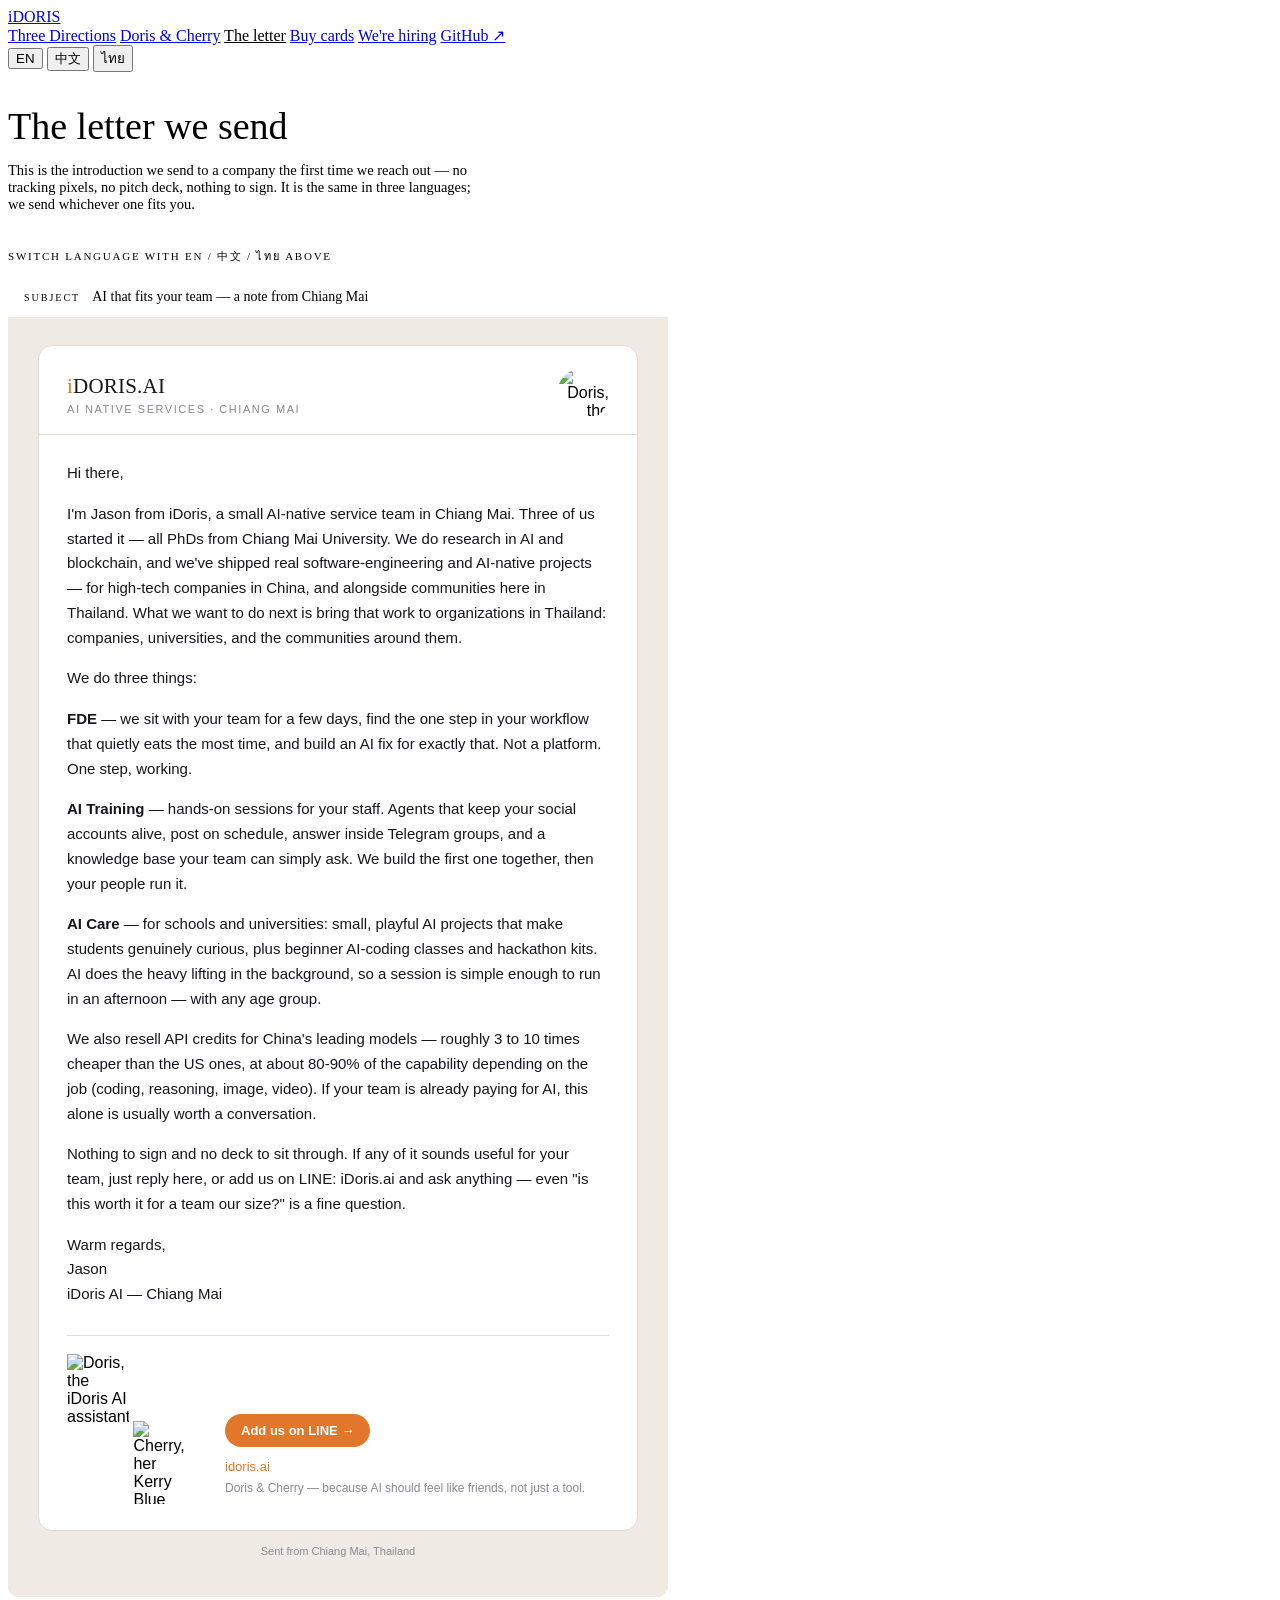
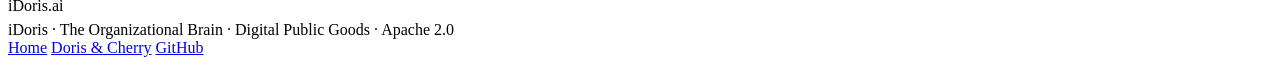
==== site/hello/index.html @ 75ec5b14 "/hello 标明为手写维护:说清为什么不能用脚本重新生成" ====
<!DOCTYPE html>
<!--
  这个页面是手写维护的,不要用脚本重新生成。

  三封信最初是从 PowerSalesMan 的邮件模板渲染出来的,但此后已经在这里手工改过:
  信里的链接加了 <base target="_blank">(否则点 LINE 会把 iframe 里的信本身导航走),
  图片 URL 带了 ?v= 版本号(边缘缓存曾把 404 兜底页当静态资源缓存了 4 小时)。
  重新生成会把这些改动全部盖掉。

  改文案时:直接改本文件。若想与真实发出的邮件保持一致,顺手同步 PowerSalesMan 的
  模板(系统里「模版」面板),但两边不是自动同步的关系 —— 这里是给人看的展示页,
  那边是真发出去的信,允许有差别(比如这里用「贵司」而不是具体公司名)。
-->
<html lang="en" data-lang="en">
<head>
<meta charset="utf-8">
<meta name="viewport" content="width=device-width, initial-scale=1">
<title data-zh="我们发出的那封信 — iDoris" data-th="จดหมายที่เราส่ง — iDoris">The letter we send — iDoris</title>
<meta name="description" content="The introduction letter iDoris sends when reaching out to a company for the first time, in English, Chinese and Thai." data-zh="这是我们第一次联系一家公司时发出的自我介绍 —— 没有追踪像素,没有 slide,也没有什么要签的。三种语言内容一致,发哪一版看对方习惯。" data-th="นี่คือจดหมายแนะนำตัวที่เราส่งเมื่อติดต่อบริษัทครั้งแรก ไม่มี tracking pixel ไม่มีสไลด์นำเสนอ และไม่มีอะไรต้องเซ็น เนื้อหาเหมือนกันทั้งสามภาษา เราจะส่งภาษาที่เหมาะกับคุณครับ">
<link rel="icon" href="data:image/svg+xml,%3Csvg xmlns='http://www.w3.org/2000/svg' viewBox='0 0 32 32'%3E%3Crect width='32' height='32' fill='%2309090C'/%3E%3Ccircle cx='16' cy='16' r='6' fill='%23FF3B30'/%3E%3C/svg%3E">
<link rel="stylesheet" href="/assets/style.css">
<style>
  .lead{max-width:60ch;margin-bottom:34px}
  .lead h1{font-family:var(--display),var(--han);font-weight:500;font-size:38px;margin-bottom:12px}
  .lead p{font-size:14.5px;color:var(--paper-dim)}
  .hint{font-family:var(--mono);font-size:11px;letter-spacing:.16em;text-transform:uppercase;
    color:var(--muted);margin-bottom:12px}
  .hint b{color:var(--red);font-weight:500}
  .letter{max-width:660px}
  .letter[hidden]{display:none}
  .subject{display:flex;gap:12px;align-items:baseline;flex-wrap:wrap;padding:12px 16px;
    background:var(--ink-3);border:1px solid var(--line);border-bottom:0;border-radius:12px 12px 0 0;
    font-size:14px;color:var(--paper)}
  .subject .k{font-family:var(--mono);font-size:10px;letter-spacing:.2em;text-transform:uppercase;
    color:var(--muted)}
  /* 高度由脚本按信件实际内容量出来(见页尾 fit())。这里的数值只是无 JS 时的兜底,
     取三语里最高的一封再留点余量 —— 宁可底部多一条空白,也不能把落款切掉。 */
  .letter iframe{display:block;width:100%;height:1280px;border:1px solid var(--line);
    border-radius:0 0 12px 12px;background:#EFEBE4}
  @media(max-width:700px){.lead h1{font-size:28px}.letter iframe{height:1560px}}
</style>
</head>
<body>

<nav class="top">
  <div class="wrap">
    <a class="brand" href="/"><span class="dot"></span>iDORIS</a>
    <div class="nav-scroll">
      <a class="link" href="/#directions" data-zh="三个方向" data-th="สามทิศทาง">Three Directions</a>
      <a class="link" href="/friends" data-zh="我们的 IP" data-th="ตัวละครของเรา">Doris &amp; Cherry</a>
      <a class="link" href="/hello" data-zh="我们发出的信" data-th="จดหมายของเรา" style="color:var(--red)">The letter</a>
      <a class="link" href="/buy" data-zh="购买体验卡" data-th="ซื้อบัตร">Buy cards</a>
      <a class="link" href="/join" data-zh="招聘" data-th="ร่วมงาน">We're hiring</a>
      <a class="link" href="https://github.com/iDoris-ai">GitHub ↗</a>
    </div>
    <div class="lang" role="group" aria-label="Language">
      <button class="lang-btn" data-lang="en" aria-pressed="true">EN</button>
      <button class="lang-btn" data-lang="zh" aria-pressed="false">中文</button>
      <button class="lang-btn" data-lang="th" aria-pressed="false">ไทย</button>
    </div>
  </div>
</nav>

<main>
<section>
  <div class="wrap">
    <div class="lead">
      <h1 data-zh="我们发出的那封信" data-th="จดหมายที่เราส่ง">The letter we send</h1>
      <p data-zh="这是我们第一次联系一家公司时发出的自我介绍 —— 没有追踪像素,没有 slide,也没有什么要签的。三种语言内容一致,发哪一版看对方习惯。" data-th="นี่คือจดหมายแนะนำตัวที่เราส่งเมื่อติดต่อบริษัทครั้งแรก ไม่มี tracking pixel ไม่มีสไลด์นำเสนอ และไม่มีอะไรต้องเซ็น เนื้อหาเหมือนกันทั้งสามภาษา เราจะส่งภาษาที่เหมาะกับคุณครับ">This is the introduction we send to a company the first time we reach out — no tracking pixels, no pitch deck, nothing to sign. It is the same in three languages; we send whichever one fits you.</p>
    </div>
    <div class="hint" data-zh="用上面的 EN / 中文 / ไทย 切换语言" data-th="สลับภาษาได้ที่ปุ่ม EN / 中文 / ไทย ด้านบน">
      Switch language with <b>EN / 中文 / ไทย</b> above
    </div>
    <div class="letter" data-mail="en">
      <div class="subject"><span class="k">Subject</span>AI that fits your team — a note from Chiang Mai</div>
      <iframe title="English letter" loading="lazy" srcdoc="&lt;!doctype html&gt;
&lt;html lang=&quot;en&quot;&gt;
&lt;head&gt;
&lt;meta charset=&quot;utf-8&quot;&gt;
&lt;!-- 这封信在页面上是嵌在 iframe 里看的。不写 target,点「Add us on LINE」会把
     信本身导航走 —— 那个小框变成 LINE 的页面,信没了。一行 base 覆盖信里所有链接;
     它只设默认 target,不带 href,不影响图片按站点根目录解析 --&gt;
&lt;base target=&quot;_blank&quot;&gt;
&lt;meta name=&quot;viewport&quot; content=&quot;width=device-width,initial-scale=1&quot;&gt;
&lt;meta name=&quot;color-scheme&quot; content=&quot;light&quot;&gt;
&lt;title&gt;AI that fits your team — a note from Chiang Mai&lt;/title&gt;
&lt;/head&gt;
&lt;body style=&quot;margin:0;padding:0;background:#EFEBE4;-webkit-text-size-adjust:100%&quot;&gt;
&lt;table role=&quot;presentation&quot; width=&quot;100%&quot; cellpadding=&quot;0&quot; cellspacing=&quot;0&quot; border=&quot;0&quot; style=&quot;background:#EFEBE4&quot;&gt;
&lt;tr&gt;&lt;td align=&quot;center&quot; style=&quot;padding:28px 12px 40px&quot;&gt;

  &lt;table role=&quot;presentation&quot; width=&quot;600&quot; cellpadding=&quot;0&quot; cellspacing=&quot;0&quot; border=&quot;0&quot; style=&quot;width:600px;max-width:100%;background:#FFFFFF;border:1px solid #E2DBD0;border-radius:14px;overflow:hidden;font-family:-apple-system,BlinkMacSystemFont,&#x27;Segoe UI&#x27;,&#x27;Noto Sans Thai&#x27;,Thonburi,sans-serif&quot;&gt;

    &lt;!-- 抬头:字标(链到官网) + Doris 头像 --&gt;
    &lt;tr&gt;&lt;td style=&quot;padding:22px 28px 14px;border-bottom:1px solid #E2DBD0&quot;&gt;
      &lt;table role=&quot;presentation&quot; width=&quot;100%&quot; cellpadding=&quot;0&quot; cellspacing=&quot;0&quot; border=&quot;0&quot;&gt;&lt;tr&gt;
        &lt;td align=&quot;left&quot; style=&quot;vertical-align:middle&quot;&gt;
          &lt;a href=&quot;https://idoris.ai&quot; style=&quot;text-decoration:none;font-family:Georgia, &#x27;Songti SC&#x27;, &#x27;Times New Roman&#x27;, serif;font-size:21px;letter-spacing:.01em;color:#16161D&quot;&gt;
            &lt;span style=&quot;color:#E2762B&quot;&gt;i&lt;/span&gt;DORIS.AI
          &lt;/a&gt;
          &lt;div style=&quot;font-size:11px;letter-spacing:.14em;text-transform:uppercase;color:#8A8892;padding-top:4px&quot;&gt;
            AI Native Services &amp;middot; Chiang Mai
          &lt;/div&gt;
        &lt;/td&gt;
        &lt;td align=&quot;right&quot; style=&quot;vertical-align:middle;width:60px&quot;&gt;
          &lt;!-- 抬头放 Doris:她是品牌的那张脸,公司就叫 iDoris,字标旁边站着本人最说得通;
               Cherry 留到落款,收尾时出现更像「顺带介绍家里那只狗」的暖场,而不是开门先见狗。
               这里用头像而不是全身像 —— 全身像缩到 50px 只剩一个黑条,认不出是谁。
               三张图后面的 ?v= 不要删:图上线前这些路径被请求过,Pages 返回的 HTML
               兜底页按 /assets/* 的长 TTL 存进了边缘缓存,裸路径会拿到 text/html。
               换资源时把版本号 +1,别指望缓存自己过期 --&gt;
          &lt;img src=&quot;/assets/email/doris-face.png?v=1&quot; width=&quot;52&quot; alt=&quot;Doris, the iDoris AI assistant&quot;
               style=&quot;display:block;width:52px;height:52px;border-radius:50%;border:0&quot;&gt;
        &lt;/td&gt;
      &lt;/tr&gt;&lt;/table&gt;
    &lt;/td&gt;&lt;/tr&gt;

    &lt;!-- 正文 --&gt;
    &lt;tr&gt;&lt;td style=&quot;padding:26px 28px 6px&quot;&gt;
      &lt;p style=&quot;margin:0 0 16px;color:#16161D;font-size:15px;line-height:1.65&quot;&gt;Hi there,&lt;/p&gt;&lt;p style=&quot;margin:0 0 16px;color:#16161D;font-size:15px;line-height:1.65&quot;&gt;I&#x27;m Jason from iDoris, a small AI-native service team in Chiang Mai. Three of us started it — all PhDs from Chiang Mai University. We do research in AI and blockchain, and we&#x27;ve shipped real software-engineering and AI-native projects — for high-tech companies in China, and alongside communities here in Thailand. What we want to do next is bring that work to organizations in Thailand: companies, universities, and the communities around them.&lt;/p&gt;&lt;p style=&quot;margin:0 0 16px;color:#16161D;font-size:15px;line-height:1.65&quot;&gt;We do three things:&lt;/p&gt;&lt;p style=&quot;margin:0 0 16px;color:#16161D;font-size:15px;line-height:1.65&quot;&gt;&lt;strong style=&quot;color:#16161D;font-weight:600&quot;&gt;FDE&lt;/strong&gt; — we sit with your team for a few days, find the one step in your workflow that quietly eats the most time, and build an AI fix for exactly that. Not a platform. One step, working.&lt;/p&gt;&lt;p style=&quot;margin:0 0 16px;color:#16161D;font-size:15px;line-height:1.65&quot;&gt;&lt;strong style=&quot;color:#16161D;font-weight:600&quot;&gt;AI Training&lt;/strong&gt; — hands-on sessions for your staff. Agents that keep your social accounts alive, post on schedule, answer inside Telegram groups, and a knowledge base your team can simply ask. We build the first one together, then your people run it.&lt;/p&gt;&lt;p style=&quot;margin:0 0 16px;color:#16161D;font-size:15px;line-height:1.65&quot;&gt;&lt;strong style=&quot;color:#16161D;font-weight:600&quot;&gt;AI Care&lt;/strong&gt; — for schools and universities: small, playful AI projects that make students genuinely curious, plus beginner AI-coding classes and hackathon kits. AI does the heavy lifting in the background, so a session is simple enough to run in an afternoon — with any age group.&lt;/p&gt;&lt;p style=&quot;margin:0 0 16px;color:#16161D;font-size:15px;line-height:1.65&quot;&gt;We also resell API credits for China&#x27;s leading models — roughly 3 to 10 times cheaper than the US ones, at about 80-90% of the capability depending on the job (coding, reasoning, image, video). If your team is already paying for AI, this alone is usually worth a conversation.&lt;/p&gt;&lt;p style=&quot;margin:0 0 16px;color:#16161D;font-size:15px;line-height:1.65&quot;&gt;Nothing to sign and no deck to sit through. If any of it sounds useful for your team, just reply here, or add us on LINE: iDoris.ai and ask anything — even &amp;quot;is this worth it for a team our size?&amp;quot; is a fine question.&lt;/p&gt;&lt;p style=&quot;margin:0 0 16px;color:#16161D;font-size:15px;line-height:1.65&quot;&gt;Warm regards,&lt;br&gt;Jason&lt;br&gt;iDoris AI — Chiang Mai&lt;/p&gt;
    &lt;/td&gt;&lt;/tr&gt;

    &lt;!-- 落款:Doris 与 Cherry 一同出镜 + 联系方式 --&gt;
    &lt;tr&gt;&lt;td style=&quot;padding:6px 28px 26px&quot;&gt;
      &lt;table role=&quot;presentation&quot; width=&quot;100%&quot; cellpadding=&quot;0&quot; cellspacing=&quot;0&quot; border=&quot;0&quot;
             style=&quot;border-top:1px solid #E2DBD0&quot;&gt;&lt;tr&gt;
        &lt;td style=&quot;vertical-align:bottom;padding-top:18px;width:146px&quot; align=&quot;left&quot;&gt;
          &lt;!-- 两张图按「身高」而不是按宽度对齐:Doris 是竖构图、Cherry 是横构图,
               同宽会让狗看着比人还大。人 150px 高、狗 83px 高 —— 这个比例接近
               凯利蓝㹴站在成年人身边的真实高度,并排看着才像一个人牵着一条狗 --&gt;
          &lt;img src=&quot;/assets/email/doris.png?v=1&quot; width=&quot;62&quot; height=&quot;150&quot; alt=&quot;Doris, the iDoris AI assistant&quot;
               style=&quot;display:inline-block;width:62px;height:150px;border:0;vertical-align:bottom&quot;&gt;
          &lt;img src=&quot;/assets/email/cherry.png?v=1&quot; width=&quot;64&quot; height=&quot;83&quot; alt=&quot;Cherry, her Kerry Blue Terrier&quot;
               style=&quot;display:inline-block;width:64px;height:83px;border:0;vertical-align:bottom&quot;&gt;
        &lt;/td&gt;
        &lt;td style=&quot;vertical-align:bottom;padding:18px 0 6px 12px&quot;&gt;
          &lt;!-- LINE 做成按钮而不是一行文字:泰国这边 LINE 的回复率远高于邮件,
               这是整封信里最该被点的东西,不能藏在一串小字里 --&gt;
          &lt;a href=&quot;https://line.me/ti/p/~idoris.ai&quot; style=&quot;display:inline-block;background:#E2762B;color:#fff;text-decoration:none;
             font-size:13px;font-weight:600;padding:9px 16px;border-radius:999px&quot;&gt;Add us on LINE &amp;rarr;&lt;/a&gt;
          &lt;div style=&quot;font-size:13px;line-height:1.7;color:#57565F;padding-top:9px&quot;&gt;
            &lt;a href=&quot;https://idoris.ai&quot; style=&quot;color:#E2762B;text-decoration:none&quot;&gt;idoris.ai&lt;/a&gt;
          &lt;/div&gt;
          &lt;div style=&quot;font-size:12px;line-height:1.6;color:#8A8892&quot;&gt;
            Doris &amp;amp; Cherry &amp;mdash; because AI should feel like friends, not just a tool.
          &lt;/div&gt;
        &lt;/td&gt;
      &lt;/tr&gt;&lt;/table&gt;
    &lt;/td&gt;&lt;/tr&gt;

  &lt;/table&gt;

  &lt;div style=&quot;padding-top:14px;font-size:11px;color:#8A8892;font-family:-apple-system,BlinkMacSystemFont,&#x27;Segoe UI&#x27;,sans-serif&quot;&gt;
    Sent from Chiang Mai, Thailand
  &lt;/div&gt;

&lt;/td&gt;&lt;/tr&gt;
&lt;/table&gt;
&lt;/body&gt;
&lt;/html&gt;"></iframe>
    </div>
    <div class="letter" data-mail="zh" hidden>
      <div class="subject"><span class="k">Subject</span>给贵司的一封信 —— 来自清迈的 iDoris</div>
      <iframe title="中文 letter" loading="lazy" srcdoc="&lt;!doctype html&gt;
&lt;html lang=&quot;zh-CN&quot;&gt;
&lt;head&gt;
&lt;meta charset=&quot;utf-8&quot;&gt;
&lt;!-- 这封信在页面上是嵌在 iframe 里看的。不写 target,点「Add us on LINE」会把
     信本身导航走 —— 那个小框变成 LINE 的页面,信没了。一行 base 覆盖信里所有链接;
     它只设默认 target,不带 href,不影响图片按站点根目录解析 --&gt;
&lt;base target=&quot;_blank&quot;&gt;
&lt;meta name=&quot;viewport&quot; content=&quot;width=device-width,initial-scale=1&quot;&gt;
&lt;meta name=&quot;color-scheme&quot; content=&quot;light&quot;&gt;
&lt;title&gt;给贵司的一封信 —— 来自清迈的 iDoris&lt;/title&gt;
&lt;/head&gt;
&lt;body style=&quot;margin:0;padding:0;background:#EFEBE4;-webkit-text-size-adjust:100%&quot;&gt;
&lt;table role=&quot;presentation&quot; width=&quot;100%&quot; cellpadding=&quot;0&quot; cellspacing=&quot;0&quot; border=&quot;0&quot; style=&quot;background:#EFEBE4&quot;&gt;
&lt;tr&gt;&lt;td align=&quot;center&quot; style=&quot;padding:28px 12px 40px&quot;&gt;

  &lt;table role=&quot;presentation&quot; width=&quot;600&quot; cellpadding=&quot;0&quot; cellspacing=&quot;0&quot; border=&quot;0&quot; style=&quot;width:600px;max-width:100%;background:#FFFFFF;border:1px solid #E2DBD0;border-radius:14px;overflow:hidden;font-family:-apple-system,BlinkMacSystemFont,&#x27;Segoe UI&#x27;,&#x27;Noto Sans Thai&#x27;,Thonburi,sans-serif&quot;&gt;

    &lt;!-- 抬头:字标(链到官网) + Doris 头像 --&gt;
    &lt;tr&gt;&lt;td style=&quot;padding:22px 28px 14px;border-bottom:1px solid #E2DBD0&quot;&gt;
      &lt;table role=&quot;presentation&quot; width=&quot;100%&quot; cellpadding=&quot;0&quot; cellspacing=&quot;0&quot; border=&quot;0&quot;&gt;&lt;tr&gt;
        &lt;td align=&quot;left&quot; style=&quot;vertical-align:middle&quot;&gt;
          &lt;a href=&quot;https://idoris.ai&quot; style=&quot;text-decoration:none;font-family:Georgia, &#x27;Songti SC&#x27;, &#x27;Times New Roman&#x27;, serif;font-size:21px;letter-spacing:.01em;color:#16161D&quot;&gt;
            &lt;span style=&quot;color:#E2762B&quot;&gt;i&lt;/span&gt;DORIS.AI
          &lt;/a&gt;
          &lt;div style=&quot;font-size:11px;letter-spacing:.14em;text-transform:uppercase;color:#8A8892;padding-top:4px&quot;&gt;
            AI Native Services &amp;middot; Chiang Mai
          &lt;/div&gt;
        &lt;/td&gt;
        &lt;td align=&quot;right&quot; style=&quot;vertical-align:middle;width:60px&quot;&gt;
          &lt;!-- 抬头放 Doris:她是品牌的那张脸,公司就叫 iDoris,字标旁边站着本人最说得通;
               Cherry 留到落款,收尾时出现更像「顺带介绍家里那只狗」的暖场,而不是开门先见狗。
               这里用头像而不是全身像 —— 全身像缩到 50px 只剩一个黑条,认不出是谁。
               三张图后面的 ?v= 不要删:图上线前这些路径被请求过,Pages 返回的 HTML
               兜底页按 /assets/* 的长 TTL 存进了边缘缓存,裸路径会拿到 text/html。
               换资源时把版本号 +1,别指望缓存自己过期 --&gt;
          &lt;img src=&quot;/assets/email/doris-face.png?v=1&quot; width=&quot;52&quot; alt=&quot;Doris, the iDoris AI assistant&quot;
               style=&quot;display:block;width:52px;height:52px;border-radius:50%;border:0&quot;&gt;
        &lt;/td&gt;
      &lt;/tr&gt;&lt;/table&gt;
    &lt;/td&gt;&lt;/tr&gt;

    &lt;!-- 正文 --&gt;
    &lt;tr&gt;&lt;td style=&quot;padding:26px 28px 6px&quot;&gt;
      &lt;p style=&quot;margin:0 0 16px;color:#16161D;font-size:15px;line-height:1.65&quot;&gt;您好,&lt;/p&gt;&lt;p style=&quot;margin:0 0 16px;color:#16161D;font-size:15px;line-height:1.65&quot;&gt;我是 iDoris 的 Jason。我们是清迈的一支 AI 服务小团队,三位创始人都是清迈大学的博士。&lt;br&gt;我们做 AI 与区块链方向的研究,也交付过真实的软件工程与 AI Native 项目 —— 客户是&lt;br&gt;中国的高科技企业,在泰国这边则是和本地社区一起做的。接下来我们想把这件事带给&lt;br&gt;泰国的组织:企业、大学,以及它们周围的社区。&lt;/p&gt;&lt;p style=&quot;margin:0 0 16px;color:#16161D;font-size:15px;line-height:1.65&quot;&gt;我们做三件事:&lt;/p&gt;&lt;p style=&quot;margin:0 0 16px;color:#16161D;font-size:15px;line-height:1.65&quot;&gt;&lt;strong style=&quot;color:#16161D;font-weight:600&quot;&gt;FDE&lt;/strong&gt; —— 我们进驻您的团队几天,找出流程里那个悄悄最耗时间的环节,只针对它做一套 AI 方案。&lt;br&gt;不是又一个平台,就是那一个环节,能跑起来。&lt;/p&gt;&lt;p style=&quot;margin:0 0 16px;color:#16161D;font-size:15px;line-height:1.65&quot;&gt;&lt;strong style=&quot;color:#16161D;font-weight:600&quot;&gt;AI Training&lt;/strong&gt; —— 面向员工的实操培训。让 agent 替你们打理社交账号、定时发帖、在 Telegram&lt;br&gt;群里回消息,再搭一个团队随口就能问的知识库。第一个我们陪着做,之后你们自己就能跑。&lt;/p&gt;&lt;p style=&quot;margin:0 0 16px;color:#16161D;font-size:15px;line-height:1.65&quot;&gt;&lt;strong style=&quot;color:#16161D;font-weight:600&quot;&gt;AI Care&lt;/strong&gt; —— 面向学校和大学:小而好玩的 AI 项目,真能勾起学生的兴趣,另有 AI 编程入门课&lt;br&gt;和黑客松工具包。重活都由 AI 在后台扛着,所以一场活动一个下午就能办完,什么年龄段都适用。&lt;/p&gt;&lt;p style=&quot;margin:0 0 16px;color:#16161D;font-size:15px;line-height:1.65&quot;&gt;我们同时代理中国头部大模型的 API 额度 —— 比美国模型便宜大约 3 到 10 倍,能力按任务类型&lt;br&gt;(写代码、推理、图像、视频)大致相当于八到九成。如果贵司本来就在为 AI 付费,单这一项通常就值得聊一聊。&lt;/p&gt;&lt;p style=&quot;margin:0 0 16px;color:#16161D;font-size:15px;line-height:1.65&quot;&gt;没有合同要签,也没有 slide 要听。如果其中哪一项对贵司有用,直接回这封邮件,&lt;br&gt;或者加我们的 LINE:iDoris.ai 随便问 —— 哪怕问一句「我们这个规模的团队值得做吗」也完全可以。&lt;/p&gt;&lt;p style=&quot;margin:0 0 16px;color:#16161D;font-size:15px;line-height:1.65&quot;&gt;顺祝商祺&lt;br&gt;Jason&lt;br&gt;iDoris AI —— 清迈&lt;/p&gt;
    &lt;/td&gt;&lt;/tr&gt;

    &lt;!-- 落款:Doris 与 Cherry 一同出镜 + 联系方式 --&gt;
    &lt;tr&gt;&lt;td style=&quot;padding:6px 28px 26px&quot;&gt;
      &lt;table role=&quot;presentation&quot; width=&quot;100%&quot; cellpadding=&quot;0&quot; cellspacing=&quot;0&quot; border=&quot;0&quot;
             style=&quot;border-top:1px solid #E2DBD0&quot;&gt;&lt;tr&gt;
        &lt;td style=&quot;vertical-align:bottom;padding-top:18px;width:146px&quot; align=&quot;left&quot;&gt;
          &lt;!-- 两张图按「身高」而不是按宽度对齐:Doris 是竖构图、Cherry 是横构图,
               同宽会让狗看着比人还大。人 150px 高、狗 83px 高 —— 这个比例接近
               凯利蓝㹴站在成年人身边的真实高度,并排看着才像一个人牵着一条狗 --&gt;
          &lt;img src=&quot;/assets/email/doris.png?v=1&quot; width=&quot;62&quot; height=&quot;150&quot; alt=&quot;Doris, the iDoris AI assistant&quot;
               style=&quot;display:inline-block;width:62px;height:150px;border:0;vertical-align:bottom&quot;&gt;
          &lt;img src=&quot;/assets/email/cherry.png?v=1&quot; width=&quot;64&quot; height=&quot;83&quot; alt=&quot;Cherry, her Kerry Blue Terrier&quot;
               style=&quot;display:inline-block;width:64px;height:83px;border:0;vertical-align:bottom&quot;&gt;
        &lt;/td&gt;
        &lt;td style=&quot;vertical-align:bottom;padding:18px 0 6px 12px&quot;&gt;
          &lt;!-- LINE 做成按钮而不是一行文字:泰国这边 LINE 的回复率远高于邮件,
               这是整封信里最该被点的东西,不能藏在一串小字里 --&gt;
          &lt;a href=&quot;https://line.me/ti/p/~idoris.ai&quot; style=&quot;display:inline-block;background:#E2762B;color:#fff;text-decoration:none;
             font-size:13px;font-weight:600;padding:9px 16px;border-radius:999px&quot;&gt;Add us on LINE &amp;rarr;&lt;/a&gt;
          &lt;div style=&quot;font-size:13px;line-height:1.7;color:#57565F;padding-top:9px&quot;&gt;
            &lt;a href=&quot;https://idoris.ai&quot; style=&quot;color:#E2762B;text-decoration:none&quot;&gt;idoris.ai&lt;/a&gt;
          &lt;/div&gt;
          &lt;div style=&quot;font-size:12px;line-height:1.6;color:#8A8892&quot;&gt;
            Doris &amp;amp; Cherry &amp;mdash; because AI should feel like friends, not just a tool.
          &lt;/div&gt;
        &lt;/td&gt;
      &lt;/tr&gt;&lt;/table&gt;
    &lt;/td&gt;&lt;/tr&gt;

  &lt;/table&gt;

  &lt;div style=&quot;padding-top:14px;font-size:11px;color:#8A8892;font-family:-apple-system,BlinkMacSystemFont,&#x27;Segoe UI&#x27;,sans-serif&quot;&gt;
    Sent from Chiang Mai, Thailand
  &lt;/div&gt;

&lt;/td&gt;&lt;/tr&gt;
&lt;/table&gt;
&lt;/body&gt;
&lt;/html&gt;"></iframe>
    </div>
    <div class="letter" data-mail="th" hidden>
      <div class="subject"><span class="k">Subject</span>AI ที่พอดีกับทีมของท่าน — ทักมาจากเชียงใหม่ครับ</div>
      <iframe title="ไทย letter" loading="lazy" srcdoc="&lt;!doctype html&gt;
&lt;html lang=&quot;th&quot;&gt;
&lt;head&gt;
&lt;meta charset=&quot;utf-8&quot;&gt;
&lt;!-- 这封信在页面上是嵌在 iframe 里看的。不写 target,点「Add us on LINE」会把
     信本身导航走 —— 那个小框变成 LINE 的页面,信没了。一行 base 覆盖信里所有链接;
     它只设默认 target,不带 href,不影响图片按站点根目录解析 --&gt;
&lt;base target=&quot;_blank&quot;&gt;
&lt;meta name=&quot;viewport&quot; content=&quot;width=device-width,initial-scale=1&quot;&gt;
&lt;meta name=&quot;color-scheme&quot; content=&quot;light&quot;&gt;
&lt;title&gt;AI ที่พอดีกับทีมของท่าน — ทักมาจากเชียงใหม่ครับ&lt;/title&gt;
&lt;/head&gt;
&lt;body style=&quot;margin:0;padding:0;background:#EFEBE4;-webkit-text-size-adjust:100%&quot;&gt;
&lt;table role=&quot;presentation&quot; width=&quot;100%&quot; cellpadding=&quot;0&quot; cellspacing=&quot;0&quot; border=&quot;0&quot; style=&quot;background:#EFEBE4&quot;&gt;
&lt;tr&gt;&lt;td align=&quot;center&quot; style=&quot;padding:28px 12px 40px&quot;&gt;

  &lt;table role=&quot;presentation&quot; width=&quot;600&quot; cellpadding=&quot;0&quot; cellspacing=&quot;0&quot; border=&quot;0&quot; style=&quot;width:600px;max-width:100%;background:#FFFFFF;border:1px solid #E2DBD0;border-radius:14px;overflow:hidden;font-family:-apple-system,BlinkMacSystemFont,&#x27;Segoe UI&#x27;,&#x27;Noto Sans Thai&#x27;,Thonburi,sans-serif&quot;&gt;

    &lt;!-- 抬头:字标(链到官网) + Doris 头像 --&gt;
    &lt;tr&gt;&lt;td style=&quot;padding:22px 28px 14px;border-bottom:1px solid #E2DBD0&quot;&gt;
      &lt;table role=&quot;presentation&quot; width=&quot;100%&quot; cellpadding=&quot;0&quot; cellspacing=&quot;0&quot; border=&quot;0&quot;&gt;&lt;tr&gt;
        &lt;td align=&quot;left&quot; style=&quot;vertical-align:middle&quot;&gt;
          &lt;a href=&quot;https://idoris.ai&quot; style=&quot;text-decoration:none;font-family:Georgia, &#x27;Songti SC&#x27;, &#x27;Times New Roman&#x27;, serif;font-size:21px;letter-spacing:.01em;color:#16161D&quot;&gt;
            &lt;span style=&quot;color:#E2762B&quot;&gt;i&lt;/span&gt;DORIS.AI
          &lt;/a&gt;
          &lt;div style=&quot;font-size:11px;letter-spacing:.14em;text-transform:uppercase;color:#8A8892;padding-top:4px&quot;&gt;
            AI Native Services &amp;middot; Chiang Mai
          &lt;/div&gt;
        &lt;/td&gt;
        &lt;td align=&quot;right&quot; style=&quot;vertical-align:middle;width:60px&quot;&gt;
          &lt;!-- 抬头放 Doris:她是品牌的那张脸,公司就叫 iDoris,字标旁边站着本人最说得通;
               Cherry 留到落款,收尾时出现更像「顺带介绍家里那只狗」的暖场,而不是开门先见狗。
               这里用头像而不是全身像 —— 全身像缩到 50px 只剩一个黑条,认不出是谁。
               三张图后面的 ?v= 不要删:图上线前这些路径被请求过,Pages 返回的 HTML
               兜底页按 /assets/* 的长 TTL 存进了边缘缓存,裸路径会拿到 text/html。
               换资源时把版本号 +1,别指望缓存自己过期 --&gt;
          &lt;img src=&quot;/assets/email/doris-face.png?v=1&quot; width=&quot;52&quot; alt=&quot;Doris, the iDoris AI assistant&quot;
               style=&quot;display:block;width:52px;height:52px;border-radius:50%;border:0&quot;&gt;
        &lt;/td&gt;
      &lt;/tr&gt;&lt;/table&gt;
    &lt;/td&gt;&lt;/tr&gt;

    &lt;!-- 正文 --&gt;
    &lt;tr&gt;&lt;td style=&quot;padding:26px 28px 6px&quot;&gt;
      &lt;p style=&quot;margin:0 0 16px;color:#16161D;font-size:15px;line-height:1.65&quot;&gt;เรียน ท่าน&lt;/p&gt;&lt;p style=&quot;margin:0 0 16px;color:#16161D;font-size:15px;line-height:1.65&quot;&gt;ผมชื่อ Jason จาก iDoris ทีมเล็ก ๆ ด้านบริการ AI ในเชียงใหม่ครับ เราสามคนก่อตั้งขึ้นมา ทุกคนจบปริญญาเอกจากมหาวิทยาลัยเชียงใหม่ เราทำวิจัยด้าน AI และบล็อกเชน และเคยส่งมอบโปรเจกต์จริงทั้งด้านวิศวกรรมซอฟต์แวร์และ AI Native ให้กับบริษัทไฮเทคในประเทศจีน รวมถึงได้ทำงานร่วมกับชุมชนต่าง ๆ ในประเทศไทย สิ่งที่เราอยากทำต่อไปคือนำสิ่งเหล่านี้มาสู่องค์กรในประเทศไทย ทั้งบริษัท มหาวิทยาลัย และชุมชนรอบข้างครับ&lt;/p&gt;&lt;p style=&quot;margin:0 0 16px;color:#16161D;font-size:15px;line-height:1.65&quot;&gt;เราทำอยู่ 3 อย่างครับ&lt;/p&gt;&lt;p style=&quot;margin:0 0 16px;color:#16161D;font-size:15px;line-height:1.65&quot;&gt;&lt;strong style=&quot;color:#16161D;font-weight:600&quot;&gt;FDE&lt;/strong&gt; — เราเข้าไปนั่งทำงานกับทีมของท่านสองสามวัน หาขั้นตอนที่กินเวลามากที่สุดโดยไม่รู้ตัว แล้วสร้าง AI มาแก้ตรงจุดนั้นจุดเดียว ไม่ใช่แพลตฟอร์มใหญ่โต แต่เป็นของที่ใช้ได้จริง&lt;/p&gt;&lt;p style=&quot;margin:0 0 16px;color:#16161D;font-size:15px;line-height:1.65&quot;&gt;&lt;strong style=&quot;color:#16161D;font-weight:600&quot;&gt;AI Training&lt;/strong&gt; — อบรมพนักงานแบบลงมือทำ ทั้ง agent ที่ดูแลโซเชียลมีเดีย ตั้งเวลาโพสต์ ตอบแชทในกลุ่ม Telegram และ knowledge base ที่ทีมถามคำถามได้เลย เราทำตัวแรกไปด้วยกัน จากนั้นทีมของท่านดูแลต่อเองได้&lt;/p&gt;&lt;p style=&quot;margin:0 0 16px;color:#16161D;font-size:15px;line-height:1.65&quot;&gt;&lt;strong style=&quot;color:#16161D;font-weight:600&quot;&gt;AI Care&lt;/strong&gt; — สำหรับโรงเรียนและมหาวิทยาลัย: โปรเจกต์ AI เล็ก ๆ ที่สนุกและทำให้นักเรียนอยากรู้อยากเห็นจริง ๆ พร้อมคลาสเขียนโค้ด AI เบื้องต้นและชุดจัดแฮกกาธอน โดยมี AI ทำงานหนักอยู่เบื้องหลัง จัดกิจกรรมหนึ่งครั้งจึงง่ายพอที่จะจบได้ในบ่ายเดียว และใช้ได้กับเด็กทุกวัยครับ&lt;/p&gt;&lt;p style=&quot;margin:0 0 16px;color:#16161D;font-size:15px;line-height:1.65&quot;&gt;นอกจากนี้เรายังจำหน่ายเครดิต API ของโมเดลชั้นนำจากจีน ราคาถูกกว่าโมเดลจากสหรัฐฯ ประมาณ 3-10 เท่า โดยความสามารถอยู่ที่ราว 80-90% แล้วแต่ประเภทงาน (เขียนโค้ด วิเคราะห์ รูปภาพ วิดีโอ) หากทีมของท่านจ่ายค่า AI อยู่แล้ว เรื่องนี้เรื่องเดียวก็คุ้มที่จะคุยกันครับ&lt;/p&gt;&lt;p style=&quot;margin:0 0 16px;color:#16161D;font-size:15px;line-height:1.65&quot;&gt;ไม่มีอะไรต้องเซ็น ไม่มีสไลด์ให้นั่งฟังครับ หากคิดว่าเป็นประโยชน์กับทีมของท่าน ตอบกลับอีเมลนี้ หรือแอดไลน์ iDoris.ai มาถามได้ทุกเรื่อง แม้แต่คำถามว่า &amp;quot;ทีมขนาดเท่าเราคุ้มไหม&amp;quot; ก็ถามได้เลยครับ&lt;/p&gt;&lt;p style=&quot;margin:0 0 16px;color:#16161D;font-size:15px;line-height:1.65&quot;&gt;ขอแสดงความนับถือ&lt;br&gt;Jason&lt;br&gt;iDoris AI — เชียงใหม่&lt;/p&gt;
    &lt;/td&gt;&lt;/tr&gt;

    &lt;!-- 落款:Doris 与 Cherry 一同出镜 + 联系方式 --&gt;
    &lt;tr&gt;&lt;td style=&quot;padding:6px 28px 26px&quot;&gt;
      &lt;table role=&quot;presentation&quot; width=&quot;100%&quot; cellpadding=&quot;0&quot; cellspacing=&quot;0&quot; border=&quot;0&quot;
             style=&quot;border-top:1px solid #E2DBD0&quot;&gt;&lt;tr&gt;
        &lt;td style=&quot;vertical-align:bottom;padding-top:18px;width:146px&quot; align=&quot;left&quot;&gt;
          &lt;!-- 两张图按「身高」而不是按宽度对齐:Doris 是竖构图、Cherry 是横构图,
               同宽会让狗看着比人还大。人 150px 高、狗 83px 高 —— 这个比例接近
               凯利蓝㹴站在成年人身边的真实高度,并排看着才像一个人牵着一条狗 --&gt;
          &lt;img src=&quot;/assets/email/doris.png?v=1&quot; width=&quot;62&quot; height=&quot;150&quot; alt=&quot;Doris, the iDoris AI assistant&quot;
               style=&quot;display:inline-block;width:62px;height:150px;border:0;vertical-align:bottom&quot;&gt;
          &lt;img src=&quot;/assets/email/cherry.png?v=1&quot; width=&quot;64&quot; height=&quot;83&quot; alt=&quot;Cherry, her Kerry Blue Terrier&quot;
               style=&quot;display:inline-block;width:64px;height:83px;border:0;vertical-align:bottom&quot;&gt;
        &lt;/td&gt;
        &lt;td style=&quot;vertical-align:bottom;padding:18px 0 6px 12px&quot;&gt;
          &lt;!-- LINE 做成按钮而不是一行文字:泰国这边 LINE 的回复率远高于邮件,
               这是整封信里最该被点的东西,不能藏在一串小字里 --&gt;
          &lt;a href=&quot;https://line.me/ti/p/~idoris.ai&quot; style=&quot;display:inline-block;background:#E2762B;color:#fff;text-decoration:none;
             font-size:13px;font-weight:600;padding:9px 16px;border-radius:999px&quot;&gt;Add us on LINE &amp;rarr;&lt;/a&gt;
          &lt;div style=&quot;font-size:13px;line-height:1.7;color:#57565F;padding-top:9px&quot;&gt;
            &lt;a href=&quot;https://idoris.ai&quot; style=&quot;color:#E2762B;text-decoration:none&quot;&gt;idoris.ai&lt;/a&gt;
          &lt;/div&gt;
          &lt;div style=&quot;font-size:12px;line-height:1.6;color:#8A8892&quot;&gt;
            Doris &amp;amp; Cherry &amp;mdash; because AI should feel like friends, not just a tool.
          &lt;/div&gt;
        &lt;/td&gt;
      &lt;/tr&gt;&lt;/table&gt;
    &lt;/td&gt;&lt;/tr&gt;

  &lt;/table&gt;

  &lt;div style=&quot;padding-top:14px;font-size:11px;color:#8A8892;font-family:-apple-system,BlinkMacSystemFont,&#x27;Segoe UI&#x27;,sans-serif&quot;&gt;
    Sent from Chiang Mai, Thailand
  &lt;/div&gt;

&lt;/td&gt;&lt;/tr&gt;
&lt;/table&gt;
&lt;/body&gt;
&lt;/html&gt;"></iframe>
    </div>
  </div>
</section>
</main>

<footer>
  <div class="wrap">
    <div>
      <div style="color:var(--paper);font-weight:500;margin-bottom:6px">iDoris.ai</div>
      <div data-zh="iDoris · 组织大脑 · 数字公共物品 · Apache 2.0" data-th="iDoris · สมององค์กร · สาธารณประโยชน์ดิจิทัล · Apache 2.0">iDoris · The Organizational Brain · Digital Public Goods · Apache 2.0</div>
    </div>
    <div class="links">
      <a href="/" data-zh="返回首页" data-th="กลับหน้าแรก">Home</a>
      <a href="/friends" data-zh="Doris 与 Cherry" data-th="Doris และ Cherry">Doris &amp; Cherry</a>
      <a href="https://github.com/iDoris-ai">GitHub</a>
    </div>
  </div>
</footer>

<script src="/assets/i18n-v2.js"></script>
<script>
  // 信件跟着官网的语言切换走。i18n-v2.js 只改文字节点,整块显示/隐藏得自己来:
  // 盯住 <html data-lang> 的变化,而不是给按钮再绑一次事件 —— 那样两套逻辑
  // 迟早会不同步。
  (function () {
    var root = document.documentElement;

    // 信是 srcdoc 写进去的,和本页同源,所以可以直接量它的真实高度。
    // 写死一个 px 值撑不住:三种语言长短不同、字体一换行数就变,总有一版被切掉落款。
    // 只量看得见的那一封 —— display:none 的 iframe 没有布局,量出来是 0。
    function fit(el) {
      var ifr = el.querySelector('iframe');
      if (!ifr || el.hidden) return;
      var doc = ifr.contentDocument;
      if (!doc || !doc.body) return;                    // 还没解析完,load 事件里会再来一次
      var h = doc.documentElement.scrollHeight;
      if (h <= 0) return;
      // style.css 的 reset 把所有元素设成 border-box,iframe 那 1px 上下边框是从 height
      // 里扣的 —— 把 scrollHeight 原样写进 height,内部视口就矮 2px,信的最后一行照样被切。
      // offsetHeight - clientHeight 就是边框(必要时还有横向滚动条)的厚度,补回去。
      ifr.style.height = (h + (ifr.offsetHeight - ifr.clientHeight)) + 'px';
    }

    function fitVisible() {
      document.querySelectorAll('.letter').forEach(fit);
    }

    function sync() {
      var lang = root.getAttribute('data-lang') || 'en';
      document.querySelectorAll('.letter').forEach(function (el) {
        el.hidden = el.getAttribute('data-mail') !== lang;
      });
      // 刚显示出来的那封还没排版完,等下一帧再量
      requestAnimationFrame(fitVisible);
    }

    document.querySelectorAll('.letter iframe').forEach(function (ifr) {
      ifr.addEventListener('load', function () { fit(ifr.closest('.letter')); });
    });

    // 窗口变窄会让信里的文字重排,高度得跟着重新量
    var t;
    addEventListener('resize', function () {
      clearTimeout(t);
      t = setTimeout(fitVisible, 150);
    });

    new MutationObserver(sync).observe(root, { attributes: true, attributeFilter: ['data-lang'] });
    sync();
  })();
</script>
</body>
</html>
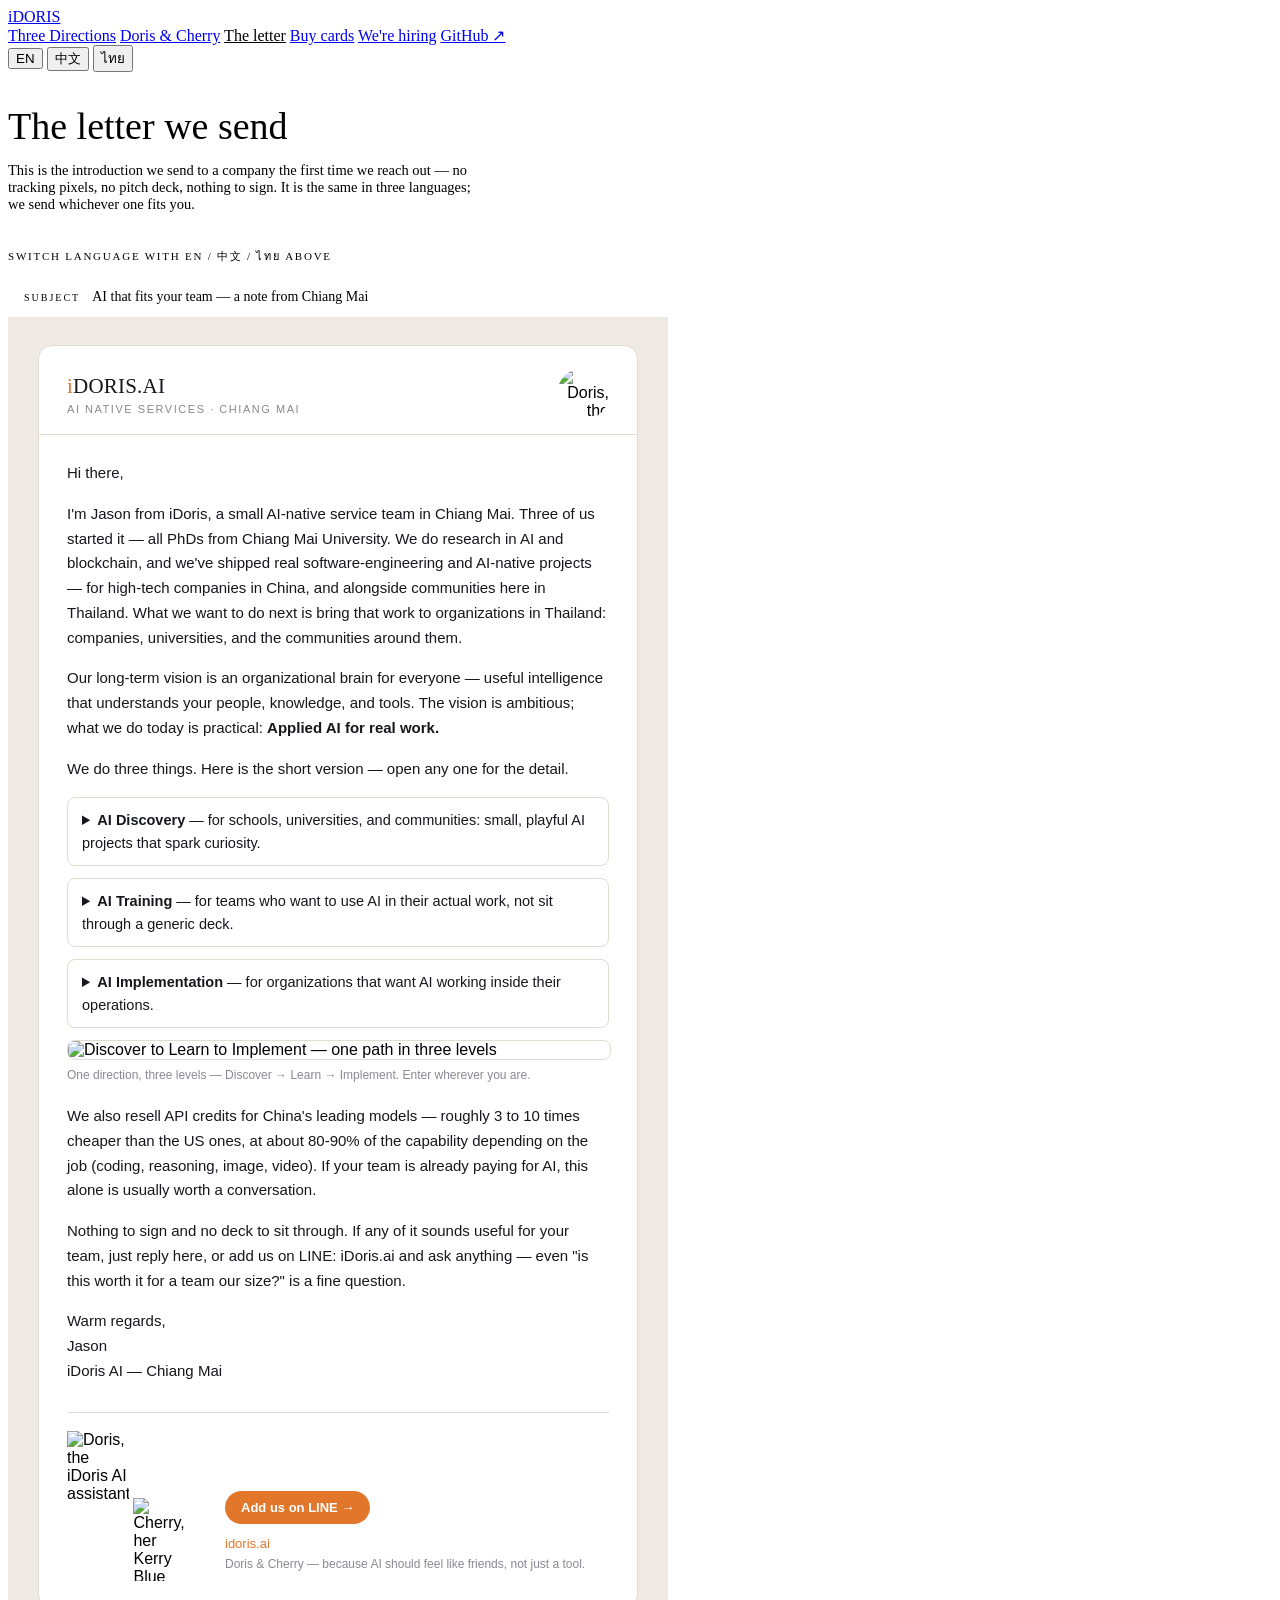
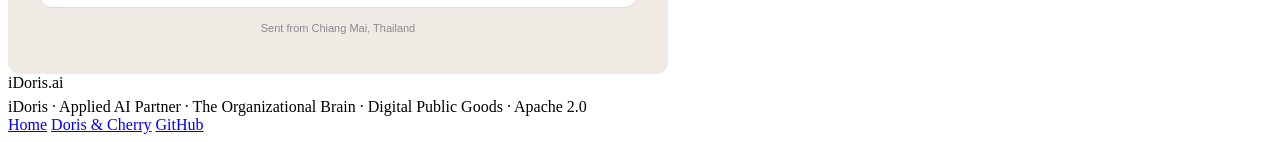
==== commit 9ba00bb7: "统一定位:Applied AI + Discover→Learn→Implement 三档服务 - 页脚 slogan 加 Applied AI Partner / 应用 AI 伙伴 / พาร์ทเ" ====
--- a/site/hello/index.html
+++ b/site/hello/index.html
@@ -10,6 +10,13 @@
   改文案时:直接改本文件。若想与真实发出的邮件保持一致,顺手同步 PowerSalesMan 的
   模板(系统里「模版」面板),但两边不是自动同步的关系 —— 这里是给人看的展示页,
   那边是真发出去的信,允许有差别(比如这里用「贵司」而不是具体公司名)。
+
+  故意的分叉(2026-08):三件事已从 FDE/Training/Care 改成 Discovery/Training/Implementation,
+  并把冗长的解释塞进 <details> 折叠(默认收起,点三角展开)+ 两张说明图。发的邮件保持短版、
+  不带这些 detail,只在信尾附本页链接 —— 网页承担「有耐心的人展开细看」的那一层。因此本页
+  比 PowerSalesMan 里真发的邮件更厚,这是设计,不是漏同步。<details> 一展开信就变高,页尾
+  脚本用 ResizeObserver 盯 body 重量 iframe 高度(别改回按 documentElement.scrollHeight 量,
+  那个值不会小于视口,折叠后缩不回去)。
 -->
 <html lang="en" data-lang="en">
 <head>
@@ -117,7 +124,7 @@
 
     &lt;!-- 正文 --&gt;
     &lt;tr&gt;&lt;td style=&quot;padding:26px 28px 6px&quot;&gt;
-      &lt;p style=&quot;margin:0 0 16px;color:#16161D;font-size:15px;line-height:1.65&quot;&gt;Hi there,&lt;/p&gt;&lt;p style=&quot;margin:0 0 16px;color:#16161D;font-size:15px;line-height:1.65&quot;&gt;I&#x27;m Jason from iDoris, a small AI-native service team in Chiang Mai. Three of us started it — all PhDs from Chiang Mai University. We do research in AI and blockchain, and we&#x27;ve shipped real software-engineering and AI-native projects — for high-tech companies in China, and alongside communities here in Thailand. What we want to do next is bring that work to organizations in Thailand: companies, universities, and the communities around them.&lt;/p&gt;&lt;p style=&quot;margin:0 0 16px;color:#16161D;font-size:15px;line-height:1.65&quot;&gt;We do three things:&lt;/p&gt;&lt;p style=&quot;margin:0 0 16px;color:#16161D;font-size:15px;line-height:1.65&quot;&gt;&lt;strong style=&quot;color:#16161D;font-weight:600&quot;&gt;FDE&lt;/strong&gt; — we sit with your team for a few days, find the one step in your workflow that quietly eats the most time, and build an AI fix for exactly that. Not a platform. One step, working.&lt;/p&gt;&lt;p style=&quot;margin:0 0 16px;color:#16161D;font-size:15px;line-height:1.65&quot;&gt;&lt;strong style=&quot;color:#16161D;font-weight:600&quot;&gt;AI Training&lt;/strong&gt; — hands-on sessions for your staff. Agents that keep your social accounts alive, post on schedule, answer inside Telegram groups, and a knowledge base your team can simply ask. We build the first one together, then your people run it.&lt;/p&gt;&lt;p style=&quot;margin:0 0 16px;color:#16161D;font-size:15px;line-height:1.65&quot;&gt;&lt;strong style=&quot;color:#16161D;font-weight:600&quot;&gt;AI Care&lt;/strong&gt; — for schools and universities: small, playful AI projects that make students genuinely curious, plus beginner AI-coding classes and hackathon kits. AI does the heavy lifting in the background, so a session is simple enough to run in an afternoon — with any age group.&lt;/p&gt;&lt;p style=&quot;margin:0 0 16px;color:#16161D;font-size:15px;line-height:1.65&quot;&gt;We also resell API credits for China&#x27;s leading models — roughly 3 to 10 times cheaper than the US ones, at about 80-90% of the capability depending on the job (coding, reasoning, image, video). If your team is already paying for AI, this alone is usually worth a conversation.&lt;/p&gt;&lt;p style=&quot;margin:0 0 16px;color:#16161D;font-size:15px;line-height:1.65&quot;&gt;Nothing to sign and no deck to sit through. If any of it sounds useful for your team, just reply here, or add us on LINE: iDoris.ai and ask anything — even &amp;quot;is this worth it for a team our size?&amp;quot; is a fine question.&lt;/p&gt;&lt;p style=&quot;margin:0 0 16px;color:#16161D;font-size:15px;line-height:1.65&quot;&gt;Warm regards,&lt;br&gt;Jason&lt;br&gt;iDoris AI — Chiang Mai&lt;/p&gt;
+      &lt;p style=&quot;margin:0 0 16px;color:#16161D;font-size:15px;line-height:1.65&quot;&gt;Hi there,&lt;/p&gt;&lt;p style=&quot;margin:0 0 16px;color:#16161D;font-size:15px;line-height:1.65&quot;&gt;I&#x27;m Jason from iDoris, a small AI-native service team in Chiang Mai. Three of us started it — all PhDs from Chiang Mai University. We do research in AI and blockchain, and we&#x27;ve shipped real software-engineering and AI-native projects — for high-tech companies in China, and alongside communities here in Thailand. What we want to do next is bring that work to organizations in Thailand: companies, universities, and the communities around them.&lt;/p&gt;&lt;p style=&quot;margin:0 0 16px;color:#16161D;font-size:15px;line-height:1.65&quot;&gt;Our long-term vision is an organizational brain for everyone — useful intelligence that understands your people, knowledge, and tools. The vision is ambitious; what we do today is practical: &lt;strong style=&quot;color:#16161D;font-weight:600&quot;&gt;Applied AI for real work.&lt;/strong&gt;&lt;/p&gt;&lt;p style=&quot;margin:0 0 16px;color:#16161D;font-size:15px;line-height:1.65&quot;&gt;We do three things. Here is the short version — open any one for the detail.&lt;/p&gt;&lt;details style=&quot;margin:0 0 12px;border:1px solid #E2DBD0;border-radius:8px;background:#FFFFFF&quot;&gt;&lt;summary style=&quot;cursor:pointer;padding:11px 14px;color:#16161D;font-size:14.5px;line-height:1.55&quot;&gt;&lt;strong style=&quot;color:#16161D;font-weight:600&quot;&gt;AI Discovery&lt;/strong&gt; — for schools, universities, and communities: small, playful AI projects that spark curiosity.&lt;/summary&gt;&lt;div style=&quot;padding:2px 14px 14px;color:#16161D;font-size:14px;line-height:1.65&quot;&gt;Creative AI activities, beginner AI-coding sessions, classroom kits, and hackathon formats. AI handles the complexity in the background, so a meaningful session is simple enough to run in an afternoon — with almost any age group. The goal is not to teach every technical detail; it is a useful first experience with AI.&lt;/div&gt;&lt;/details&gt;&lt;details style=&quot;margin:0 0 12px;border:1px solid #E2DBD0;border-radius:8px;background:#FFFFFF&quot;&gt;&lt;summary style=&quot;cursor:pointer;padding:11px 14px;color:#16161D;font-size:14.5px;line-height:1.55&quot;&gt;&lt;strong style=&quot;color:#16161D;font-weight:600&quot;&gt;AI Training&lt;/strong&gt; — for teams who want to use AI in their actual work, not sit through a generic deck.&lt;/summary&gt;&lt;div style=&quot;padding:2px 14px 14px;color:#16161D;font-size:14px;line-height:1.65&quot;&gt;Hands-on sessions built around the work your people already do — content, social media, internal knowledge, customer communication, simple agents, everyday automation. We pick one useful example and build the first version together, so your team learns to operate, maintain, and improve it. The goal is internal capability, not permanent dependence on a trainer.&lt;/div&gt;&lt;/details&gt;&lt;details style=&quot;margin:0 0 12px;border:1px solid #E2DBD0;border-radius:8px;background:#FFFFFF&quot;&gt;&lt;summary style=&quot;cursor:pointer;padding:11px 14px;color:#16161D;font-size:14.5px;line-height:1.55&quot;&gt;&lt;strong style=&quot;color:#16161D;font-weight:600&quot;&gt;AI Implementation&lt;/strong&gt; — for organizations that want AI working inside their operations.&lt;/summary&gt;&lt;div style=&quot;padding:2px 14px 14px;color:#16161D;font-size:14px;line-height:1.65&quot;&gt;We sit with the people doing the job, find the step where AI creates real value, then use what works and build what is missing — connecting proven open-source tools, commercial services, models, and APIs, and custom-building only the parts specific to your business. We do not begin by selling you a platform; we begin with the work.&lt;div style=&quot;margin:8px 0 20px&quot;&gt;&lt;img src=&quot;/assets/idoris-implementation-cycle.svg?v=1&quot; alt=&quot;Discover, Choose, Build, Deploy, Improve — the implementation loop&quot; style=&quot;display:block;width:100%;max-width:100%;height:auto;border:1px solid #E2DBD0;border-radius:8px&quot;&gt;&lt;div style=&quot;font-size:12px;color:#8A8892;line-height:1.5;padding-top:6px&quot;&gt;Discover &amp;rarr; Choose &amp;rarr; Build &amp;rarr; Deploy &amp;rarr; Improve — a loop, not a one-off.&lt;/div&gt;&lt;/div&gt;&lt;/div&gt;&lt;/details&gt;&lt;div style=&quot;margin:8px 0 20px&quot;&gt;&lt;img src=&quot;/assets/idoris-service-path.svg?v=1&quot; alt=&quot;Discover to Learn to Implement — one path in three levels&quot; style=&quot;display:block;width:100%;max-width:100%;height:auto;border:1px solid #E2DBD0;border-radius:8px&quot;&gt;&lt;div style=&quot;font-size:12px;color:#8A8892;line-height:1.5;padding-top:6px&quot;&gt;One direction, three levels — Discover &amp;rarr; Learn &amp;rarr; Implement. Enter wherever you are.&lt;/div&gt;&lt;/div&gt;&lt;p style=&quot;margin:0 0 16px;color:#16161D;font-size:15px;line-height:1.65&quot;&gt;We also resell API credits for China&#x27;s leading models — roughly 3 to 10 times cheaper than the US ones, at about 80-90% of the capability depending on the job (coding, reasoning, image, video). If your team is already paying for AI, this alone is usually worth a conversation.&lt;/p&gt;&lt;p style=&quot;margin:0 0 16px;color:#16161D;font-size:15px;line-height:1.65&quot;&gt;Nothing to sign and no deck to sit through. If any of it sounds useful for your team, just reply here, or add us on LINE: iDoris.ai and ask anything — even &amp;quot;is this worth it for a team our size?&amp;quot; is a fine question.&lt;/p&gt;&lt;p style=&quot;margin:0 0 16px;color:#16161D;font-size:15px;line-height:1.65&quot;&gt;Warm regards,&lt;br&gt;Jason&lt;br&gt;iDoris AI — Chiang Mai&lt;/p&gt;
     &lt;/td&gt;&lt;/tr&gt;
 
     &lt;!-- 落款:Doris 与 Cherry 一同出镜 + 联系方式 --&gt;
@@ -205,7 +212,7 @@
 
     &lt;!-- 正文 --&gt;
     &lt;tr&gt;&lt;td style=&quot;padding:26px 28px 6px&quot;&gt;
-      &lt;p style=&quot;margin:0 0 16px;color:#16161D;font-size:15px;line-height:1.65&quot;&gt;您好,&lt;/p&gt;&lt;p style=&quot;margin:0 0 16px;color:#16161D;font-size:15px;line-height:1.65&quot;&gt;我是 iDoris 的 Jason。我们是清迈的一支 AI 服务小团队,三位创始人都是清迈大学的博士。&lt;br&gt;我们做 AI 与区块链方向的研究,也交付过真实的软件工程与 AI Native 项目 —— 客户是&lt;br&gt;中国的高科技企业,在泰国这边则是和本地社区一起做的。接下来我们想把这件事带给&lt;br&gt;泰国的组织:企业、大学,以及它们周围的社区。&lt;/p&gt;&lt;p style=&quot;margin:0 0 16px;color:#16161D;font-size:15px;line-height:1.65&quot;&gt;我们做三件事:&lt;/p&gt;&lt;p style=&quot;margin:0 0 16px;color:#16161D;font-size:15px;line-height:1.65&quot;&gt;&lt;strong style=&quot;color:#16161D;font-weight:600&quot;&gt;FDE&lt;/strong&gt; —— 我们进驻您的团队几天,找出流程里那个悄悄最耗时间的环节,只针对它做一套 AI 方案。&lt;br&gt;不是又一个平台,就是那一个环节,能跑起来。&lt;/p&gt;&lt;p style=&quot;margin:0 0 16px;color:#16161D;font-size:15px;line-height:1.65&quot;&gt;&lt;strong style=&quot;color:#16161D;font-weight:600&quot;&gt;AI Training&lt;/strong&gt; —— 面向员工的实操培训。让 agent 替你们打理社交账号、定时发帖、在 Telegram&lt;br&gt;群里回消息,再搭一个团队随口就能问的知识库。第一个我们陪着做,之后你们自己就能跑。&lt;/p&gt;&lt;p style=&quot;margin:0 0 16px;color:#16161D;font-size:15px;line-height:1.65&quot;&gt;&lt;strong style=&quot;color:#16161D;font-weight:600&quot;&gt;AI Care&lt;/strong&gt; —— 面向学校和大学:小而好玩的 AI 项目,真能勾起学生的兴趣,另有 AI 编程入门课&lt;br&gt;和黑客松工具包。重活都由 AI 在后台扛着,所以一场活动一个下午就能办完,什么年龄段都适用。&lt;/p&gt;&lt;p style=&quot;margin:0 0 16px;color:#16161D;font-size:15px;line-height:1.65&quot;&gt;我们同时代理中国头部大模型的 API 额度 —— 比美国模型便宜大约 3 到 10 倍,能力按任务类型&lt;br&gt;(写代码、推理、图像、视频)大致相当于八到九成。如果贵司本来就在为 AI 付费,单这一项通常就值得聊一聊。&lt;/p&gt;&lt;p style=&quot;margin:0 0 16px;color:#16161D;font-size:15px;line-height:1.65&quot;&gt;没有合同要签,也没有 slide 要听。如果其中哪一项对贵司有用,直接回这封邮件,&lt;br&gt;或者加我们的 LINE:iDoris.ai 随便问 —— 哪怕问一句「我们这个规模的团队值得做吗」也完全可以。&lt;/p&gt;&lt;p style=&quot;margin:0 0 16px;color:#16161D;font-size:15px;line-height:1.65&quot;&gt;顺祝商祺&lt;br&gt;Jason&lt;br&gt;iDoris AI —— 清迈&lt;/p&gt;
+      &lt;p style=&quot;margin:0 0 16px;color:#16161D;font-size:15px;line-height:1.65&quot;&gt;您好,&lt;/p&gt;&lt;p style=&quot;margin:0 0 16px;color:#16161D;font-size:15px;line-height:1.65&quot;&gt;我是 iDoris 的 Jason。我们是清迈的一支 AI 服务小团队,三位创始人都是清迈大学的博士。&lt;br&gt;我们做 AI 与区块链方向的研究,也交付过真实的软件工程与 AI Native 项目 —— 客户是&lt;br&gt;中国的高科技企业,在泰国这边则是和本地社区一起做的。接下来我们想把这件事带给&lt;br&gt;泰国的组织:企业、大学,以及它们周围的社区。&lt;/p&gt;&lt;p style=&quot;margin:0 0 16px;color:#16161D;font-size:15px;line-height:1.65&quot;&gt;我们的长期愿景，是为每个组织造一个大脑——一种真正懂你的人、你的知识与工具的智能。愿景很大；今天做的事很实在：&lt;strong style=&quot;color:#16161D;font-weight:600&quot;&gt;把 AI 用在真实工作里。&lt;/strong&gt;&lt;/p&gt;&lt;p style=&quot;margin:0 0 16px;color:#16161D;font-size:15px;line-height:1.65&quot;&gt;我们做三件事。下面是简版，想看细节点开任意一项。&lt;/p&gt;&lt;details style=&quot;margin:0 0 12px;border:1px solid #E2DBD0;border-radius:8px;background:#FFFFFF&quot;&gt;&lt;summary style=&quot;cursor:pointer;padding:11px 14px;color:#16161D;font-size:14.5px;line-height:1.55&quot;&gt;&lt;strong style=&quot;color:#16161D;font-weight:600&quot;&gt;AI Discovery（发现）&lt;/strong&gt; —— 面向学校、大学与社区：小而好玩的 AI 项目，勾起好奇心。&lt;/summary&gt;&lt;div style=&quot;padding:2px 14px 14px;color:#16161D;font-size:14px;line-height:1.65&quot;&gt;创意 AI 活动、AI 编程入门、课堂工具包、黑客松形式。重活都由 AI 在后台扛着，所以一场有意义的活动一个下午就能办完，几乎适用任何年龄。目标不是把每个技术细节讲透，而是给一次有用的 AI 初体验。&lt;/div&gt;&lt;/details&gt;&lt;details style=&quot;margin:0 0 12px;border:1px solid #E2DBD0;border-radius:8px;background:#FFFFFF&quot;&gt;&lt;summary style=&quot;cursor:pointer;padding:11px 14px;color:#16161D;font-size:14.5px;line-height:1.55&quot;&gt;&lt;strong style=&quot;color:#16161D;font-weight:600&quot;&gt;AI Training（培训）&lt;/strong&gt; —— 面向想在真实工作里用上 AI 的团队，不是来听一套通用 slide。&lt;/summary&gt;&lt;div style=&quot;padding:2px 14px 14px;color:#16161D;font-size:14px;line-height:1.65&quot;&gt;围绕你的人本来就在做的工作做实操：内容生产、社交媒体、内部知识、客户沟通、简单 agent、日常自动化。我们挑一个有用的例子，陪你们把第一版搭出来，让团队学会自己运营、维护、改进。目标是内部能力，而不是长期依赖一个培训师。&lt;/div&gt;&lt;/details&gt;&lt;details style=&quot;margin:0 0 12px;border:1px solid #E2DBD0;border-radius:8px;background:#FFFFFF&quot;&gt;&lt;summary style=&quot;cursor:pointer;padding:11px 14px;color:#16161D;font-size:14.5px;line-height:1.55&quot;&gt;&lt;strong style=&quot;color:#16161D;font-weight:600&quot;&gt;AI Implementation（落地）&lt;/strong&gt; —— 面向想让 AI 真正在业务里运转的组织。&lt;/summary&gt;&lt;div style=&quot;padding:2px 14px 14px;color:#16161D;font-size:14px;line-height:1.65&quot;&gt;我们坐进做事的人中间，找出那个 AI 能创造真实价值的环节，然后——现成的就用现成的，缺的才自己造：把成熟的开源工具、商业服务、模型和 API 接起来，只为你业务特有的部分做定制。我们不上来就卖你一个平台，我们从工作本身开始。&lt;div style=&quot;margin:8px 0 20px&quot;&gt;&lt;img src=&quot;/assets/idoris-implementation-cycle.svg?v=1&quot; alt=&quot;发现、选型、搭建、上线、改进——落地闭环&quot; style=&quot;display:block;width:100%;max-width:100%;height:auto;border:1px solid #E2DBD0;border-radius:8px&quot;&gt;&lt;div style=&quot;font-size:12px;color:#8A8892;line-height:1.5;padding-top:6px&quot;&gt;发现 &amp;rarr; 选型 &amp;rarr; 搭建 &amp;rarr; 上线 &amp;rarr; 改进 —— 是一个循环，不是一锤子买卖。&lt;/div&gt;&lt;/div&gt;&lt;/div&gt;&lt;/details&gt;&lt;div style=&quot;margin:8px 0 20px&quot;&gt;&lt;img src=&quot;/assets/idoris-service-path.svg?v=1&quot; alt=&quot;发现 → 学会 → 落地，一条路的三个层级&quot; style=&quot;display:block;width:100%;max-width:100%;height:auto;border:1px solid #E2DBD0;border-radius:8px&quot;&gt;&lt;div style=&quot;font-size:12px;color:#8A8892;line-height:1.5;padding-top:6px&quot;&gt;一个方向，三个层级 —— 发现 &amp;rarr; 学会 &amp;rarr; 落地。从你现在所处的位置进入即可。&lt;/div&gt;&lt;/div&gt;&lt;p style=&quot;margin:0 0 16px;color:#16161D;font-size:15px;line-height:1.65&quot;&gt;我们同时代理中国头部大模型的 API 额度 —— 比美国模型便宜大约 3 到 10 倍,能力按任务类型&lt;br&gt;(写代码、推理、图像、视频)大致相当于八到九成。如果贵司本来就在为 AI 付费,单这一项通常就值得聊一聊。&lt;/p&gt;&lt;p style=&quot;margin:0 0 16px;color:#16161D;font-size:15px;line-height:1.65&quot;&gt;没有合同要签,也没有 slide 要听。如果其中哪一项对贵司有用,直接回这封邮件,&lt;br&gt;或者加我们的 LINE:iDoris.ai 随便问 —— 哪怕问一句「我们这个规模的团队值得做吗」也完全可以。&lt;/p&gt;&lt;p style=&quot;margin:0 0 16px;color:#16161D;font-size:15px;line-height:1.65&quot;&gt;顺祝商祺&lt;br&gt;Jason&lt;br&gt;iDoris AI —— 清迈&lt;/p&gt;
     &lt;/td&gt;&lt;/tr&gt;
 
     &lt;!-- 落款:Doris 与 Cherry 一同出镜 + 联系方式 --&gt;
@@ -293,7 +300,7 @@
 
     &lt;!-- 正文 --&gt;
     &lt;tr&gt;&lt;td style=&quot;padding:26px 28px 6px&quot;&gt;
-      &lt;p style=&quot;margin:0 0 16px;color:#16161D;font-size:15px;line-height:1.65&quot;&gt;เรียน ท่าน&lt;/p&gt;&lt;p style=&quot;margin:0 0 16px;color:#16161D;font-size:15px;line-height:1.65&quot;&gt;ผมชื่อ Jason จาก iDoris ทีมเล็ก ๆ ด้านบริการ AI ในเชียงใหม่ครับ เราสามคนก่อตั้งขึ้นมา ทุกคนจบปริญญาเอกจากมหาวิทยาลัยเชียงใหม่ เราทำวิจัยด้าน AI และบล็อกเชน และเคยส่งมอบโปรเจกต์จริงทั้งด้านวิศวกรรมซอฟต์แวร์และ AI Native ให้กับบริษัทไฮเทคในประเทศจีน รวมถึงได้ทำงานร่วมกับชุมชนต่าง ๆ ในประเทศไทย สิ่งที่เราอยากทำต่อไปคือนำสิ่งเหล่านี้มาสู่องค์กรในประเทศไทย ทั้งบริษัท มหาวิทยาลัย และชุมชนรอบข้างครับ&lt;/p&gt;&lt;p style=&quot;margin:0 0 16px;color:#16161D;font-size:15px;line-height:1.65&quot;&gt;เราทำอยู่ 3 อย่างครับ&lt;/p&gt;&lt;p style=&quot;margin:0 0 16px;color:#16161D;font-size:15px;line-height:1.65&quot;&gt;&lt;strong style=&quot;color:#16161D;font-weight:600&quot;&gt;FDE&lt;/strong&gt; — เราเข้าไปนั่งทำงานกับทีมของท่านสองสามวัน หาขั้นตอนที่กินเวลามากที่สุดโดยไม่รู้ตัว แล้วสร้าง AI มาแก้ตรงจุดนั้นจุดเดียว ไม่ใช่แพลตฟอร์มใหญ่โต แต่เป็นของที่ใช้ได้จริง&lt;/p&gt;&lt;p style=&quot;margin:0 0 16px;color:#16161D;font-size:15px;line-height:1.65&quot;&gt;&lt;strong style=&quot;color:#16161D;font-weight:600&quot;&gt;AI Training&lt;/strong&gt; — อบรมพนักงานแบบลงมือทำ ทั้ง agent ที่ดูแลโซเชียลมีเดีย ตั้งเวลาโพสต์ ตอบแชทในกลุ่ม Telegram และ knowledge base ที่ทีมถามคำถามได้เลย เราทำตัวแรกไปด้วยกัน จากนั้นทีมของท่านดูแลต่อเองได้&lt;/p&gt;&lt;p style=&quot;margin:0 0 16px;color:#16161D;font-size:15px;line-height:1.65&quot;&gt;&lt;strong style=&quot;color:#16161D;font-weight:600&quot;&gt;AI Care&lt;/strong&gt; — สำหรับโรงเรียนและมหาวิทยาลัย: โปรเจกต์ AI เล็ก ๆ ที่สนุกและทำให้นักเรียนอยากรู้อยากเห็นจริง ๆ พร้อมคลาสเขียนโค้ด AI เบื้องต้นและชุดจัดแฮกกาธอน โดยมี AI ทำงานหนักอยู่เบื้องหลัง จัดกิจกรรมหนึ่งครั้งจึงง่ายพอที่จะจบได้ในบ่ายเดียว และใช้ได้กับเด็กทุกวัยครับ&lt;/p&gt;&lt;p style=&quot;margin:0 0 16px;color:#16161D;font-size:15px;line-height:1.65&quot;&gt;นอกจากนี้เรายังจำหน่ายเครดิต API ของโมเดลชั้นนำจากจีน ราคาถูกกว่าโมเดลจากสหรัฐฯ ประมาณ 3-10 เท่า โดยความสามารถอยู่ที่ราว 80-90% แล้วแต่ประเภทงาน (เขียนโค้ด วิเคราะห์ รูปภาพ วิดีโอ) หากทีมของท่านจ่ายค่า AI อยู่แล้ว เรื่องนี้เรื่องเดียวก็คุ้มที่จะคุยกันครับ&lt;/p&gt;&lt;p style=&quot;margin:0 0 16px;color:#16161D;font-size:15px;line-height:1.65&quot;&gt;ไม่มีอะไรต้องเซ็น ไม่มีสไลด์ให้นั่งฟังครับ หากคิดว่าเป็นประโยชน์กับทีมของท่าน ตอบกลับอีเมลนี้ หรือแอดไลน์ iDoris.ai มาถามได้ทุกเรื่อง แม้แต่คำถามว่า &amp;quot;ทีมขนาดเท่าเราคุ้มไหม&amp;quot; ก็ถามได้เลยครับ&lt;/p&gt;&lt;p style=&quot;margin:0 0 16px;color:#16161D;font-size:15px;line-height:1.65&quot;&gt;ขอแสดงความนับถือ&lt;br&gt;Jason&lt;br&gt;iDoris AI — เชียงใหม่&lt;/p&gt;
+      &lt;p style=&quot;margin:0 0 16px;color:#16161D;font-size:15px;line-height:1.65&quot;&gt;เรียน ท่าน&lt;/p&gt;&lt;p style=&quot;margin:0 0 16px;color:#16161D;font-size:15px;line-height:1.65&quot;&gt;ผมชื่อ Jason จาก iDoris ทีมเล็ก ๆ ด้านบริการ AI ในเชียงใหม่ครับ เราสามคนก่อตั้งขึ้นมา ทุกคนจบปริญญาเอกจากมหาวิทยาลัยเชียงใหม่ เราทำวิจัยด้าน AI และบล็อกเชน และเคยส่งมอบโปรเจกต์จริงทั้งด้านวิศวกรรมซอฟต์แวร์และ AI Native ให้กับบริษัทไฮเทคในประเทศจีน รวมถึงได้ทำงานร่วมกับชุมชนต่าง ๆ ในประเทศไทย สิ่งที่เราอยากทำต่อไปคือนำสิ่งเหล่านี้มาสู่องค์กรในประเทศไทย ทั้งบริษัท มหาวิทยาลัย และชุมชนรอบข้างครับ&lt;/p&gt;&lt;p style=&quot;margin:0 0 16px;color:#16161D;font-size:15px;line-height:1.65&quot;&gt;วิสัยทัศน์ระยะยาวของเราคือสมององค์กรสำหรับทุกคน — ปัญญาที่เข้าใจคน ความรู้ และเครื่องมือของคุณจริง ๆ วิสัยทัศน์นั้นใหญ่มาก แต่สิ่งที่เราทำวันนี้จับต้องได้: &lt;strong style=&quot;color:#16161D;font-weight:600&quot;&gt;นำ AI มาใช้กับงานจริง&lt;/strong&gt;&lt;/p&gt;&lt;p style=&quot;margin:0 0 16px;color:#16161D;font-size:15px;line-height:1.65&quot;&gt;เราทำอยู่ 3 อย่าง นี่คือฉบับย่อ — เปิดดูรายละเอียดได้ที่แต่ละหัวข้อครับ&lt;/p&gt;&lt;details style=&quot;margin:0 0 12px;border:1px solid #E2DBD0;border-radius:8px;background:#FFFFFF&quot;&gt;&lt;summary style=&quot;cursor:pointer;padding:11px 14px;color:#16161D;font-size:14.5px;line-height:1.55&quot;&gt;&lt;strong style=&quot;color:#16161D;font-weight:600&quot;&gt;AI Discovery (ค้นพบ)&lt;/strong&gt; — สำหรับโรงเรียน มหาวิทยาลัย และชุมชน: โปรเจกต์ AI เล็ก ๆ ที่สนุกและจุดประกายความอยากรู้&lt;/summary&gt;&lt;div style=&quot;padding:2px 14px 14px;color:#16161D;font-size:14px;line-height:1.65&quot;&gt;กิจกรรม AI เชิงสร้างสรรค์ คลาสเขียนโค้ด AI เบื้องต้น ชุดสื่อในห้องเรียน และรูปแบบแฮกกาธอน โดยมี AI ทำงานหนักอยู่เบื้องหลัง กิจกรรมที่มีความหมายจึงจัดจบได้ในบ่ายเดียวและใช้ได้กับเด็กแทบทุกวัย เป้าหมายไม่ใช่การสอนทุกรายละเอียดทางเทคนิค แต่คือประสบการณ์แรกกับ AI ที่เป็นประโยชน์&lt;/div&gt;&lt;/details&gt;&lt;details style=&quot;margin:0 0 12px;border:1px solid #E2DBD0;border-radius:8px;background:#FFFFFF&quot;&gt;&lt;summary style=&quot;cursor:pointer;padding:11px 14px;color:#16161D;font-size:14.5px;line-height:1.55&quot;&gt;&lt;strong style=&quot;color:#16161D;font-weight:600&quot;&gt;AI Training (อบรม)&lt;/strong&gt; — สำหรับทีมที่อยากใช้ AI กับงานจริง ไม่ใช่มานั่งฟังสไลด์ทั่วไป&lt;/summary&gt;&lt;div style=&quot;padding:2px 14px 14px;color:#16161D;font-size:14px;line-height:1.65&quot;&gt;เซสชันลงมือทำที่สร้างขึ้นรอบงานที่คนของคุณทำอยู่แล้ว: การผลิตคอนเทนต์ โซเชียลมีเดีย ความรู้ภายใน การสื่อสารกับลูกค้า agent อย่างง่าย และระบบอัตโนมัติในงานประจำ เราเลือกตัวอย่างที่ใช้ได้จริงหนึ่งอย่างและสร้างเวอร์ชันแรกไปด้วยกัน เพื่อให้ทีมของคุณดูแล บำรุงรักษา และพัฒนาต่อเองได้ เป้าหมายคือความสามารถภายใน ไม่ใช่การพึ่งพาผู้อบรมไปตลอด&lt;/div&gt;&lt;/details&gt;&lt;details style=&quot;margin:0 0 12px;border:1px solid #E2DBD0;border-radius:8px;background:#FFFFFF&quot;&gt;&lt;summary style=&quot;cursor:pointer;padding:11px 14px;color:#16161D;font-size:14.5px;line-height:1.55&quot;&gt;&lt;strong style=&quot;color:#16161D;font-weight:600&quot;&gt;AI Implementation (นำไปใช้จริง)&lt;/strong&gt; — สำหรับองค์กรที่อยากให้ AI ทำงานอยู่ในการดำเนินงานจริง&lt;/summary&gt;&lt;div style=&quot;padding:2px 14px 14px;color:#16161D;font-size:14px;line-height:1.65&quot;&gt;เราเข้าไปนั่งกับคนที่ทำงานจริง หาขั้นตอนที่ AI สร้างคุณค่าได้จริง แล้วใช้ของที่มีอยู่ให้คุ้ม สร้างเฉพาะส่วนที่ขาด — เชื่อมเครื่องมือโอเพนซอร์สที่เชื่อถือได้ บริการเชิงพาณิชย์ โมเดล และ API เข้าด้วยกัน และสร้างเฉพาะส่วนที่เป็นของธุรกิจคุณโดยเฉพาะ เราไม่ได้เริ่มด้วยการขายแพลตฟอร์ม เราเริ่มจากงานจริง&lt;div style=&quot;margin:8px 0 20px&quot;&gt;&lt;img src=&quot;/assets/idoris-implementation-cycle.svg?v=1&quot; alt=&quot;ค้นพบ เลือก สร้าง นำไปใช้ ปรับปรุง — วงจรการนำไปใช้จริง&quot; style=&quot;display:block;width:100%;max-width:100%;height:auto;border:1px solid #E2DBD0;border-radius:8px&quot;&gt;&lt;div style=&quot;font-size:12px;color:#8A8892;line-height:1.5;padding-top:6px&quot;&gt;ค้นพบ &amp;rarr; เลือก &amp;rarr; สร้าง &amp;rarr; นำไปใช้ &amp;rarr; ปรับปรุง — เป็นวงจร ไม่ใช่ทำครั้งเดียวจบ&lt;/div&gt;&lt;/div&gt;&lt;/div&gt;&lt;/details&gt;&lt;div style=&quot;margin:8px 0 20px&quot;&gt;&lt;img src=&quot;/assets/idoris-service-path.svg?v=1&quot; alt=&quot;ค้นพบ → เรียนรู้ → นำไปใช้จริง หนึ่งเส้นทางสามระดับ&quot; style=&quot;display:block;width:100%;max-width:100%;height:auto;border:1px solid #E2DBD0;border-radius:8px&quot;&gt;&lt;div style=&quot;font-size:12px;color:#8A8892;line-height:1.5;padding-top:6px&quot;&gt;หนึ่งทิศทาง สามระดับ — ค้นพบ &amp;rarr; เรียนรู้ &amp;rarr; นำไปใช้จริง เริ่มจากจุดที่คุณอยู่ได้เลย&lt;/div&gt;&lt;/div&gt;&lt;p style=&quot;margin:0 0 16px;color:#16161D;font-size:15px;line-height:1.65&quot;&gt;นอกจากนี้เรายังจำหน่ายเครดิต API ของโมเดลชั้นนำจากจีน ราคาถูกกว่าโมเดลจากสหรัฐฯ ประมาณ 3-10 เท่า โดยความสามารถอยู่ที่ราว 80-90% แล้วแต่ประเภทงาน (เขียนโค้ด วิเคราะห์ รูปภาพ วิดีโอ) หากทีมของท่านจ่ายค่า AI อยู่แล้ว เรื่องนี้เรื่องเดียวก็คุ้มที่จะคุยกันครับ&lt;/p&gt;&lt;p style=&quot;margin:0 0 16px;color:#16161D;font-size:15px;line-height:1.65&quot;&gt;ไม่มีอะไรต้องเซ็น ไม่มีสไลด์ให้นั่งฟังครับ หากคิดว่าเป็นประโยชน์กับทีมของท่าน ตอบกลับอีเมลนี้ หรือแอดไลน์ iDoris.ai มาถามได้ทุกเรื่อง แม้แต่คำถามว่า &amp;quot;ทีมขนาดเท่าเราคุ้มไหม&amp;quot; ก็ถามได้เลยครับ&lt;/p&gt;&lt;p style=&quot;margin:0 0 16px;color:#16161D;font-size:15px;line-height:1.65&quot;&gt;ขอแสดงความนับถือ&lt;br&gt;Jason&lt;br&gt;iDoris AI — เชียงใหม่&lt;/p&gt;
     &lt;/td&gt;&lt;/tr&gt;
 
     &lt;!-- 落款:Doris 与 Cherry 一同出镜 + 联系方式 --&gt;
@@ -343,7 +350,7 @@
   <div class="wrap">
     <div>
       <div style="color:var(--paper);font-weight:500;margin-bottom:6px">iDoris.ai</div>
-      <div data-zh="iDoris · 组织大脑 · 数字公共物品 · Apache 2.0" data-th="iDoris · สมององค์กร · สาธารณประโยชน์ดิจิทัล · Apache 2.0">iDoris · The Organizational Brain · Digital Public Goods · Apache 2.0</div>
+      <div data-zh="iDoris · 应用 AI 伙伴 · 组织大脑 · 数字公共物品 · Apache 2.0" data-th="iDoris · พาร์ทเนอร์ AI ที่ใช้ได้จริง · สมององค์กร · สาธารณประโยชน์ดิจิทัล · Apache 2.0">iDoris · Applied AI Partner · The Organizational Brain · Digital Public Goods · Apache 2.0</div>
     </div>
     <div class="links">
       <a href="/" data-zh="返回首页" data-th="กลับหน้าแรก">Home</a>
@@ -369,7 +376,10 @@
       if (!ifr || el.hidden) return;
       var doc = ifr.contentDocument;
       if (!doc || !doc.body) return;                    // 还没解析完,load 事件里会再来一次
-      var h = doc.documentElement.scrollHeight;
+      // 量 body 而不是 documentElement.scrollHeight:后者不会小于当前视口高度,一旦
+      // 我们把 iframe 撑高,它就再也报不出更矮的值 —— 折叠 <details> 后信缩不回去,
+      // 底下留一片空白。body 的 scrollHeight 只反映真实内容,能涨也能落。
+      var h = doc.body.scrollHeight;
       if (h <= 0) return;
       // style.css 的 reset 把所有元素设成 border-box,iframe 那 1px 上下边框是从 height
       // 里扣的 —— 把 scrollHeight 原样写进 height,内部视口就矮 2px,信的最后一行照样被切。
@@ -391,7 +401,24 @@
     }
 
     document.querySelectorAll('.letter iframe').forEach(function (ifr) {
-      ifr.addEventListener('load', function () { fit(ifr.closest('.letter')); });
+      var letter = ifr.closest('.letter');
+      // 信里的 <details> 一展开就变高,固定高度的 iframe 会把展开的段落裁掉,折叠就
+      // 白做了。信和本页同源,拿它的文档挂 ResizeObserver —— 内容一变高(开合折叠、
+      // 图片加载完、字体重排)就重量一次,比听 toggle 稳。盯 body 而不是 documentElement:
+      // 后者的盒高被钉在视口高度上,内容溢出也不变,观察不到;body 才跟着内容一起长。
+      function attach() {
+        var doc = ifr.contentDocument;
+        if (!doc || !doc.body) return;
+        fit(letter);
+        if (window.ResizeObserver && !ifr._ro) {
+          ifr._ro = new ResizeObserver(function () { fit(letter); });
+          ifr._ro.observe(doc.body);
+        }
+      }
+      ifr.addEventListener('load', attach);
+      // srcdoc 常在脚本给它绑 load 之前就已加载完 —— 那样只靠 load 会漏掉,
+      // 观察器永远挂不上。这里立刻补挂一次(同源 srcdoc 的文档此刻已可读)。
+      attach();
     });
 
     // 窗口变窄会让信里的文字重排,高度得跟着重新量
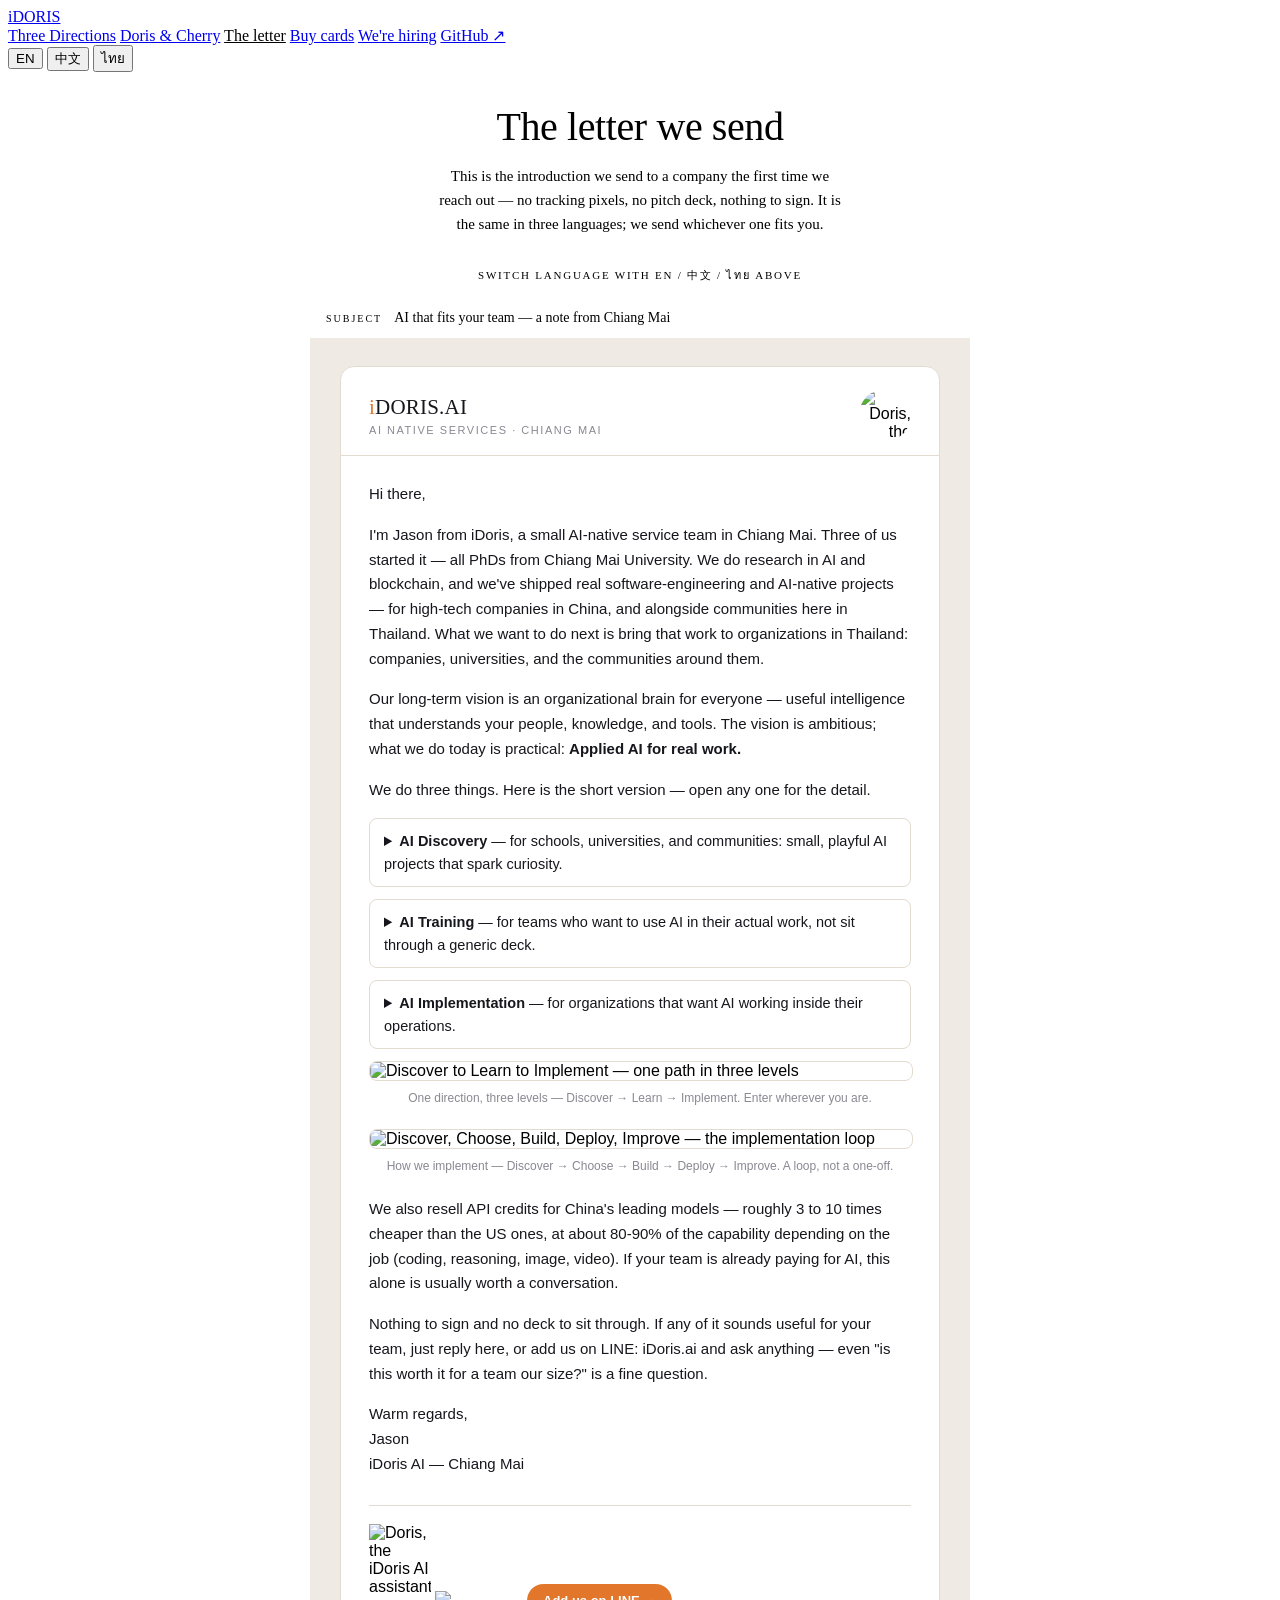
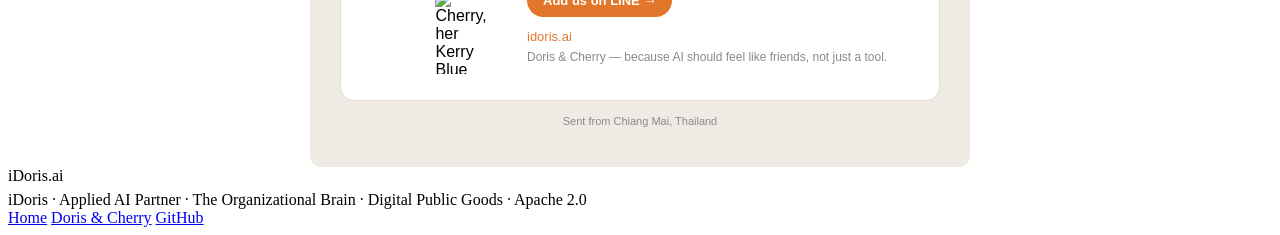
==== commit a922cd7b: "/hello 排版优化:内容居中 + 两张图都常驻可见 - lead / hint / letter 改成 margin:0 auto 的居中 660px 栏(原来靠 .wrap 左边偏左) - 标题" ====
--- a/site/hello/index.html
+++ b/site/hello/index.html
@@ -27,13 +27,15 @@
 <link rel="icon" href="data:image/svg+xml,%3Csvg xmlns='http://www.w3.org/2000/svg' viewBox='0 0 32 32'%3E%3Crect width='32' height='32' fill='%2309090C'/%3E%3Ccircle cx='16' cy='16' r='6' fill='%23FF3B30'/%3E%3C/svg%3E">
 <link rel="stylesheet" href="/assets/style.css">
 <style>
-  .lead{max-width:60ch;margin-bottom:34px}
-  .lead h1{font-family:var(--display),var(--han);font-weight:500;font-size:38px;margin-bottom:12px}
-  .lead p{font-size:14.5px;color:var(--paper-dim)}
-  .hint{font-family:var(--mono);font-size:11px;letter-spacing:.16em;text-transform:uppercase;
-    color:var(--muted);margin-bottom:12px}
+  /* 内容是一栏居中的信,不靠 .wrap 左边:lead / hint / letter 同宽同轴,margin auto 居中 */
+  .lead{max-width:660px;margin:0 auto 30px;text-align:center}
+  .lead h1{font-family:var(--display),var(--han);font-weight:500;font-size:40px;line-height:1.12;
+    letter-spacing:-.01em;margin-bottom:14px}
+  .lead p{font-size:15px;line-height:1.6;color:var(--paper-dim);max-width:54ch;margin:0 auto}
+  .hint{max-width:660px;margin:0 auto 14px;text-align:center;font-family:var(--mono);font-size:11px;
+    letter-spacing:.16em;text-transform:uppercase;color:var(--muted)}
   .hint b{color:var(--red);font-weight:500}
-  .letter{max-width:660px}
+  .letter{max-width:660px;margin:0 auto}
   .letter[hidden]{display:none}
   .subject{display:flex;gap:12px;align-items:baseline;flex-wrap:wrap;padding:12px 16px;
     background:var(--ink-3);border:1px solid var(--line);border-bottom:0;border-radius:12px 12px 0 0;
@@ -124,7 +126,7 @@
 
     &lt;!-- 正文 --&gt;
     &lt;tr&gt;&lt;td style=&quot;padding:26px 28px 6px&quot;&gt;
-      &lt;p style=&quot;margin:0 0 16px;color:#16161D;font-size:15px;line-height:1.65&quot;&gt;Hi there,&lt;/p&gt;&lt;p style=&quot;margin:0 0 16px;color:#16161D;font-size:15px;line-height:1.65&quot;&gt;I&#x27;m Jason from iDoris, a small AI-native service team in Chiang Mai. Three of us started it — all PhDs from Chiang Mai University. We do research in AI and blockchain, and we&#x27;ve shipped real software-engineering and AI-native projects — for high-tech companies in China, and alongside communities here in Thailand. What we want to do next is bring that work to organizations in Thailand: companies, universities, and the communities around them.&lt;/p&gt;&lt;p style=&quot;margin:0 0 16px;color:#16161D;font-size:15px;line-height:1.65&quot;&gt;Our long-term vision is an organizational brain for everyone — useful intelligence that understands your people, knowledge, and tools. The vision is ambitious; what we do today is practical: &lt;strong style=&quot;color:#16161D;font-weight:600&quot;&gt;Applied AI for real work.&lt;/strong&gt;&lt;/p&gt;&lt;p style=&quot;margin:0 0 16px;color:#16161D;font-size:15px;line-height:1.65&quot;&gt;We do three things. Here is the short version — open any one for the detail.&lt;/p&gt;&lt;details style=&quot;margin:0 0 12px;border:1px solid #E2DBD0;border-radius:8px;background:#FFFFFF&quot;&gt;&lt;summary style=&quot;cursor:pointer;padding:11px 14px;color:#16161D;font-size:14.5px;line-height:1.55&quot;&gt;&lt;strong style=&quot;color:#16161D;font-weight:600&quot;&gt;AI Discovery&lt;/strong&gt; — for schools, universities, and communities: small, playful AI projects that spark curiosity.&lt;/summary&gt;&lt;div style=&quot;padding:2px 14px 14px;color:#16161D;font-size:14px;line-height:1.65&quot;&gt;Creative AI activities, beginner AI-coding sessions, classroom kits, and hackathon formats. AI handles the complexity in the background, so a meaningful session is simple enough to run in an afternoon — with almost any age group. The goal is not to teach every technical detail; it is a useful first experience with AI.&lt;/div&gt;&lt;/details&gt;&lt;details style=&quot;margin:0 0 12px;border:1px solid #E2DBD0;border-radius:8px;background:#FFFFFF&quot;&gt;&lt;summary style=&quot;cursor:pointer;padding:11px 14px;color:#16161D;font-size:14.5px;line-height:1.55&quot;&gt;&lt;strong style=&quot;color:#16161D;font-weight:600&quot;&gt;AI Training&lt;/strong&gt; — for teams who want to use AI in their actual work, not sit through a generic deck.&lt;/summary&gt;&lt;div style=&quot;padding:2px 14px 14px;color:#16161D;font-size:14px;line-height:1.65&quot;&gt;Hands-on sessions built around the work your people already do — content, social media, internal knowledge, customer communication, simple agents, everyday automation. We pick one useful example and build the first version together, so your team learns to operate, maintain, and improve it. The goal is internal capability, not permanent dependence on a trainer.&lt;/div&gt;&lt;/details&gt;&lt;details style=&quot;margin:0 0 12px;border:1px solid #E2DBD0;border-radius:8px;background:#FFFFFF&quot;&gt;&lt;summary style=&quot;cursor:pointer;padding:11px 14px;color:#16161D;font-size:14.5px;line-height:1.55&quot;&gt;&lt;strong style=&quot;color:#16161D;font-weight:600&quot;&gt;AI Implementation&lt;/strong&gt; — for organizations that want AI working inside their operations.&lt;/summary&gt;&lt;div style=&quot;padding:2px 14px 14px;color:#16161D;font-size:14px;line-height:1.65&quot;&gt;We sit with the people doing the job, find the step where AI creates real value, then use what works and build what is missing — connecting proven open-source tools, commercial services, models, and APIs, and custom-building only the parts specific to your business. We do not begin by selling you a platform; we begin with the work.&lt;div style=&quot;margin:8px 0 20px&quot;&gt;&lt;img src=&quot;/assets/idoris-implementation-cycle.svg?v=1&quot; alt=&quot;Discover, Choose, Build, Deploy, Improve — the implementation loop&quot; style=&quot;display:block;width:100%;max-width:100%;height:auto;border:1px solid #E2DBD0;border-radius:8px&quot;&gt;&lt;div style=&quot;font-size:12px;color:#8A8892;line-height:1.5;padding-top:6px&quot;&gt;Discover &amp;rarr; Choose &amp;rarr; Build &amp;rarr; Deploy &amp;rarr; Improve — a loop, not a one-off.&lt;/div&gt;&lt;/div&gt;&lt;/div&gt;&lt;/details&gt;&lt;div style=&quot;margin:8px 0 20px&quot;&gt;&lt;img src=&quot;/assets/idoris-service-path.svg?v=1&quot; alt=&quot;Discover to Learn to Implement — one path in three levels&quot; style=&quot;display:block;width:100%;max-width:100%;height:auto;border:1px solid #E2DBD0;border-radius:8px&quot;&gt;&lt;div style=&quot;font-size:12px;color:#8A8892;line-height:1.5;padding-top:6px&quot;&gt;One direction, three levels — Discover &amp;rarr; Learn &amp;rarr; Implement. Enter wherever you are.&lt;/div&gt;&lt;/div&gt;&lt;p style=&quot;margin:0 0 16px;color:#16161D;font-size:15px;line-height:1.65&quot;&gt;We also resell API credits for China&#x27;s leading models — roughly 3 to 10 times cheaper than the US ones, at about 80-90% of the capability depending on the job (coding, reasoning, image, video). If your team is already paying for AI, this alone is usually worth a conversation.&lt;/p&gt;&lt;p style=&quot;margin:0 0 16px;color:#16161D;font-size:15px;line-height:1.65&quot;&gt;Nothing to sign and no deck to sit through. If any of it sounds useful for your team, just reply here, or add us on LINE: iDoris.ai and ask anything — even &amp;quot;is this worth it for a team our size?&amp;quot; is a fine question.&lt;/p&gt;&lt;p style=&quot;margin:0 0 16px;color:#16161D;font-size:15px;line-height:1.65&quot;&gt;Warm regards,&lt;br&gt;Jason&lt;br&gt;iDoris AI — Chiang Mai&lt;/p&gt;
+      &lt;p style=&quot;margin:0 0 16px;color:#16161D;font-size:15px;line-height:1.65&quot;&gt;Hi there,&lt;/p&gt;&lt;p style=&quot;margin:0 0 16px;color:#16161D;font-size:15px;line-height:1.65&quot;&gt;I&#x27;m Jason from iDoris, a small AI-native service team in Chiang Mai. Three of us started it — all PhDs from Chiang Mai University. We do research in AI and blockchain, and we&#x27;ve shipped real software-engineering and AI-native projects — for high-tech companies in China, and alongside communities here in Thailand. What we want to do next is bring that work to organizations in Thailand: companies, universities, and the communities around them.&lt;/p&gt;&lt;p style=&quot;margin:0 0 16px;color:#16161D;font-size:15px;line-height:1.65&quot;&gt;Our long-term vision is an organizational brain for everyone — useful intelligence that understands your people, knowledge, and tools. The vision is ambitious; what we do today is practical: &lt;strong style=&quot;color:#16161D;font-weight:600&quot;&gt;Applied AI for real work.&lt;/strong&gt;&lt;/p&gt;&lt;p style=&quot;margin:0 0 16px;color:#16161D;font-size:15px;line-height:1.65&quot;&gt;We do three things. Here is the short version — open any one for the detail.&lt;/p&gt;&lt;details style=&quot;margin:0 0 12px;border:1px solid #E2DBD0;border-radius:8px;background:#FFFFFF&quot;&gt;&lt;summary style=&quot;cursor:pointer;padding:11px 14px;color:#16161D;font-size:14.5px;line-height:1.55&quot;&gt;&lt;strong style=&quot;color:#16161D;font-weight:600&quot;&gt;AI Discovery&lt;/strong&gt; — for schools, universities, and communities: small, playful AI projects that spark curiosity.&lt;/summary&gt;&lt;div style=&quot;padding:2px 14px 14px;color:#16161D;font-size:14px;line-height:1.65&quot;&gt;Creative AI activities, beginner AI-coding sessions, classroom kits, and hackathon formats. AI handles the complexity in the background, so a meaningful session is simple enough to run in an afternoon — with almost any age group. The goal is not to teach every technical detail; it is a useful first experience with AI.&lt;/div&gt;&lt;/details&gt;&lt;details style=&quot;margin:0 0 12px;border:1px solid #E2DBD0;border-radius:8px;background:#FFFFFF&quot;&gt;&lt;summary style=&quot;cursor:pointer;padding:11px 14px;color:#16161D;font-size:14.5px;line-height:1.55&quot;&gt;&lt;strong style=&quot;color:#16161D;font-weight:600&quot;&gt;AI Training&lt;/strong&gt; — for teams who want to use AI in their actual work, not sit through a generic deck.&lt;/summary&gt;&lt;div style=&quot;padding:2px 14px 14px;color:#16161D;font-size:14px;line-height:1.65&quot;&gt;Hands-on sessions built around the work your people already do — content, social media, internal knowledge, customer communication, simple agents, everyday automation. We pick one useful example and build the first version together, so your team learns to operate, maintain, and improve it. The goal is internal capability, not permanent dependence on a trainer.&lt;/div&gt;&lt;/details&gt;&lt;details style=&quot;margin:0 0 12px;border:1px solid #E2DBD0;border-radius:8px;background:#FFFFFF&quot;&gt;&lt;summary style=&quot;cursor:pointer;padding:11px 14px;color:#16161D;font-size:14.5px;line-height:1.55&quot;&gt;&lt;strong style=&quot;color:#16161D;font-weight:600&quot;&gt;AI Implementation&lt;/strong&gt; — for organizations that want AI working inside their operations.&lt;/summary&gt;&lt;div style=&quot;padding:2px 14px 14px;color:#16161D;font-size:14px;line-height:1.65&quot;&gt;We sit with the people doing the job, find the step where AI creates real value, then use what works and build what is missing — connecting proven open-source tools, commercial services, models, and APIs, and custom-building only the parts specific to your business. We do not begin by selling you a platform; we begin with the work.&lt;/div&gt;&lt;/details&gt;&lt;div style=&quot;margin:10px 0 22px&quot;&gt;&lt;img src=&quot;/assets/idoris-service-path.svg?v=1&quot; alt=&quot;Discover to Learn to Implement — one path in three levels&quot; style=&quot;display:block;width:100%;max-width:100%;height:auto;border:1px solid #E2DBD0;border-radius:8px&quot;&gt;&lt;div style=&quot;font-size:12px;color:#8A8892;line-height:1.5;padding-top:8px;text-align:center&quot;&gt;One direction, three levels — Discover &amp;rarr; Learn &amp;rarr; Implement. Enter wherever you are.&lt;/div&gt;&lt;/div&gt;&lt;div style=&quot;margin:10px 0 22px&quot;&gt;&lt;img src=&quot;/assets/idoris-implementation-cycle.svg?v=1&quot; alt=&quot;Discover, Choose, Build, Deploy, Improve — the implementation loop&quot; style=&quot;display:block;width:100%;max-width:100%;height:auto;border:1px solid #E2DBD0;border-radius:8px&quot;&gt;&lt;div style=&quot;font-size:12px;color:#8A8892;line-height:1.5;padding-top:8px;text-align:center&quot;&gt;How we implement — Discover &amp;rarr; Choose &amp;rarr; Build &amp;rarr; Deploy &amp;rarr; Improve. A loop, not a one-off.&lt;/div&gt;&lt;/div&gt;&lt;p style=&quot;margin:0 0 16px;color:#16161D;font-size:15px;line-height:1.65&quot;&gt;We also resell API credits for China&#x27;s leading models — roughly 3 to 10 times cheaper than the US ones, at about 80-90% of the capability depending on the job (coding, reasoning, image, video). If your team is already paying for AI, this alone is usually worth a conversation.&lt;/p&gt;&lt;p style=&quot;margin:0 0 16px;color:#16161D;font-size:15px;line-height:1.65&quot;&gt;Nothing to sign and no deck to sit through. If any of it sounds useful for your team, just reply here, or add us on LINE: iDoris.ai and ask anything — even &amp;quot;is this worth it for a team our size?&amp;quot; is a fine question.&lt;/p&gt;&lt;p style=&quot;margin:0 0 16px;color:#16161D;font-size:15px;line-height:1.65&quot;&gt;Warm regards,&lt;br&gt;Jason&lt;br&gt;iDoris AI — Chiang Mai&lt;/p&gt;
     &lt;/td&gt;&lt;/tr&gt;
 
     &lt;!-- 落款:Doris 与 Cherry 一同出镜 + 联系方式 --&gt;
@@ -212,7 +214,7 @@
 
     &lt;!-- 正文 --&gt;
     &lt;tr&gt;&lt;td style=&quot;padding:26px 28px 6px&quot;&gt;
-      &lt;p style=&quot;margin:0 0 16px;color:#16161D;font-size:15px;line-height:1.65&quot;&gt;您好,&lt;/p&gt;&lt;p style=&quot;margin:0 0 16px;color:#16161D;font-size:15px;line-height:1.65&quot;&gt;我是 iDoris 的 Jason。我们是清迈的一支 AI 服务小团队,三位创始人都是清迈大学的博士。&lt;br&gt;我们做 AI 与区块链方向的研究,也交付过真实的软件工程与 AI Native 项目 —— 客户是&lt;br&gt;中国的高科技企业,在泰国这边则是和本地社区一起做的。接下来我们想把这件事带给&lt;br&gt;泰国的组织:企业、大学,以及它们周围的社区。&lt;/p&gt;&lt;p style=&quot;margin:0 0 16px;color:#16161D;font-size:15px;line-height:1.65&quot;&gt;我们的长期愿景，是为每个组织造一个大脑——一种真正懂你的人、你的知识与工具的智能。愿景很大；今天做的事很实在：&lt;strong style=&quot;color:#16161D;font-weight:600&quot;&gt;把 AI 用在真实工作里。&lt;/strong&gt;&lt;/p&gt;&lt;p style=&quot;margin:0 0 16px;color:#16161D;font-size:15px;line-height:1.65&quot;&gt;我们做三件事。下面是简版，想看细节点开任意一项。&lt;/p&gt;&lt;details style=&quot;margin:0 0 12px;border:1px solid #E2DBD0;border-radius:8px;background:#FFFFFF&quot;&gt;&lt;summary style=&quot;cursor:pointer;padding:11px 14px;color:#16161D;font-size:14.5px;line-height:1.55&quot;&gt;&lt;strong style=&quot;color:#16161D;font-weight:600&quot;&gt;AI Discovery（发现）&lt;/strong&gt; —— 面向学校、大学与社区：小而好玩的 AI 项目，勾起好奇心。&lt;/summary&gt;&lt;div style=&quot;padding:2px 14px 14px;color:#16161D;font-size:14px;line-height:1.65&quot;&gt;创意 AI 活动、AI 编程入门、课堂工具包、黑客松形式。重活都由 AI 在后台扛着，所以一场有意义的活动一个下午就能办完，几乎适用任何年龄。目标不是把每个技术细节讲透，而是给一次有用的 AI 初体验。&lt;/div&gt;&lt;/details&gt;&lt;details style=&quot;margin:0 0 12px;border:1px solid #E2DBD0;border-radius:8px;background:#FFFFFF&quot;&gt;&lt;summary style=&quot;cursor:pointer;padding:11px 14px;color:#16161D;font-size:14.5px;line-height:1.55&quot;&gt;&lt;strong style=&quot;color:#16161D;font-weight:600&quot;&gt;AI Training（培训）&lt;/strong&gt; —— 面向想在真实工作里用上 AI 的团队，不是来听一套通用 slide。&lt;/summary&gt;&lt;div style=&quot;padding:2px 14px 14px;color:#16161D;font-size:14px;line-height:1.65&quot;&gt;围绕你的人本来就在做的工作做实操：内容生产、社交媒体、内部知识、客户沟通、简单 agent、日常自动化。我们挑一个有用的例子，陪你们把第一版搭出来，让团队学会自己运营、维护、改进。目标是内部能力，而不是长期依赖一个培训师。&lt;/div&gt;&lt;/details&gt;&lt;details style=&quot;margin:0 0 12px;border:1px solid #E2DBD0;border-radius:8px;background:#FFFFFF&quot;&gt;&lt;summary style=&quot;cursor:pointer;padding:11px 14px;color:#16161D;font-size:14.5px;line-height:1.55&quot;&gt;&lt;strong style=&quot;color:#16161D;font-weight:600&quot;&gt;AI Implementation（落地）&lt;/strong&gt; —— 面向想让 AI 真正在业务里运转的组织。&lt;/summary&gt;&lt;div style=&quot;padding:2px 14px 14px;color:#16161D;font-size:14px;line-height:1.65&quot;&gt;我们坐进做事的人中间，找出那个 AI 能创造真实价值的环节，然后——现成的就用现成的，缺的才自己造：把成熟的开源工具、商业服务、模型和 API 接起来，只为你业务特有的部分做定制。我们不上来就卖你一个平台，我们从工作本身开始。&lt;div style=&quot;margin:8px 0 20px&quot;&gt;&lt;img src=&quot;/assets/idoris-implementation-cycle.svg?v=1&quot; alt=&quot;发现、选型、搭建、上线、改进——落地闭环&quot; style=&quot;display:block;width:100%;max-width:100%;height:auto;border:1px solid #E2DBD0;border-radius:8px&quot;&gt;&lt;div style=&quot;font-size:12px;color:#8A8892;line-height:1.5;padding-top:6px&quot;&gt;发现 &amp;rarr; 选型 &amp;rarr; 搭建 &amp;rarr; 上线 &amp;rarr; 改进 —— 是一个循环，不是一锤子买卖。&lt;/div&gt;&lt;/div&gt;&lt;/div&gt;&lt;/details&gt;&lt;div style=&quot;margin:8px 0 20px&quot;&gt;&lt;img src=&quot;/assets/idoris-service-path.svg?v=1&quot; alt=&quot;发现 → 学会 → 落地，一条路的三个层级&quot; style=&quot;display:block;width:100%;max-width:100%;height:auto;border:1px solid #E2DBD0;border-radius:8px&quot;&gt;&lt;div style=&quot;font-size:12px;color:#8A8892;line-height:1.5;padding-top:6px&quot;&gt;一个方向，三个层级 —— 发现 &amp;rarr; 学会 &amp;rarr; 落地。从你现在所处的位置进入即可。&lt;/div&gt;&lt;/div&gt;&lt;p style=&quot;margin:0 0 16px;color:#16161D;font-size:15px;line-height:1.65&quot;&gt;我们同时代理中国头部大模型的 API 额度 —— 比美国模型便宜大约 3 到 10 倍,能力按任务类型&lt;br&gt;(写代码、推理、图像、视频)大致相当于八到九成。如果贵司本来就在为 AI 付费,单这一项通常就值得聊一聊。&lt;/p&gt;&lt;p style=&quot;margin:0 0 16px;color:#16161D;font-size:15px;line-height:1.65&quot;&gt;没有合同要签,也没有 slide 要听。如果其中哪一项对贵司有用,直接回这封邮件,&lt;br&gt;或者加我们的 LINE:iDoris.ai 随便问 —— 哪怕问一句「我们这个规模的团队值得做吗」也完全可以。&lt;/p&gt;&lt;p style=&quot;margin:0 0 16px;color:#16161D;font-size:15px;line-height:1.65&quot;&gt;顺祝商祺&lt;br&gt;Jason&lt;br&gt;iDoris AI —— 清迈&lt;/p&gt;
+      &lt;p style=&quot;margin:0 0 16px;color:#16161D;font-size:15px;line-height:1.65&quot;&gt;您好,&lt;/p&gt;&lt;p style=&quot;margin:0 0 16px;color:#16161D;font-size:15px;line-height:1.65&quot;&gt;我是 iDoris 的 Jason。我们是清迈的一支 AI 服务小团队,三位创始人都是清迈大学的博士。&lt;br&gt;我们做 AI 与区块链方向的研究,也交付过真实的软件工程与 AI Native 项目 —— 客户是&lt;br&gt;中国的高科技企业,在泰国这边则是和本地社区一起做的。接下来我们想把这件事带给&lt;br&gt;泰国的组织:企业、大学,以及它们周围的社区。&lt;/p&gt;&lt;p style=&quot;margin:0 0 16px;color:#16161D;font-size:15px;line-height:1.65&quot;&gt;我们的长期愿景，是为每个组织造一个大脑——一种真正懂你的人、你的知识与工具的智能。愿景很大；今天做的事很实在：&lt;strong style=&quot;color:#16161D;font-weight:600&quot;&gt;把 AI 用在真实工作里。&lt;/strong&gt;&lt;/p&gt;&lt;p style=&quot;margin:0 0 16px;color:#16161D;font-size:15px;line-height:1.65&quot;&gt;我们做三件事。下面是简版，想看细节点开任意一项。&lt;/p&gt;&lt;details style=&quot;margin:0 0 12px;border:1px solid #E2DBD0;border-radius:8px;background:#FFFFFF&quot;&gt;&lt;summary style=&quot;cursor:pointer;padding:11px 14px;color:#16161D;font-size:14.5px;line-height:1.55&quot;&gt;&lt;strong style=&quot;color:#16161D;font-weight:600&quot;&gt;AI Discovery（发现）&lt;/strong&gt; —— 面向学校、大学与社区：小而好玩的 AI 项目，勾起好奇心。&lt;/summary&gt;&lt;div style=&quot;padding:2px 14px 14px;color:#16161D;font-size:14px;line-height:1.65&quot;&gt;创意 AI 活动、AI 编程入门、课堂工具包、黑客松形式。重活都由 AI 在后台扛着，所以一场有意义的活动一个下午就能办完，几乎适用任何年龄。目标不是把每个技术细节讲透，而是给一次有用的 AI 初体验。&lt;/div&gt;&lt;/details&gt;&lt;details style=&quot;margin:0 0 12px;border:1px solid #E2DBD0;border-radius:8px;background:#FFFFFF&quot;&gt;&lt;summary style=&quot;cursor:pointer;padding:11px 14px;color:#16161D;font-size:14.5px;line-height:1.55&quot;&gt;&lt;strong style=&quot;color:#16161D;font-weight:600&quot;&gt;AI Training（培训）&lt;/strong&gt; —— 面向想在真实工作里用上 AI 的团队，不是来听一套通用 slide。&lt;/summary&gt;&lt;div style=&quot;padding:2px 14px 14px;color:#16161D;font-size:14px;line-height:1.65&quot;&gt;围绕你的人本来就在做的工作做实操：内容生产、社交媒体、内部知识、客户沟通、简单 agent、日常自动化。我们挑一个有用的例子，陪你们把第一版搭出来，让团队学会自己运营、维护、改进。目标是内部能力，而不是长期依赖一个培训师。&lt;/div&gt;&lt;/details&gt;&lt;details style=&quot;margin:0 0 12px;border:1px solid #E2DBD0;border-radius:8px;background:#FFFFFF&quot;&gt;&lt;summary style=&quot;cursor:pointer;padding:11px 14px;color:#16161D;font-size:14.5px;line-height:1.55&quot;&gt;&lt;strong style=&quot;color:#16161D;font-weight:600&quot;&gt;AI Implementation（落地）&lt;/strong&gt; —— 面向想让 AI 真正在业务里运转的组织。&lt;/summary&gt;&lt;div style=&quot;padding:2px 14px 14px;color:#16161D;font-size:14px;line-height:1.65&quot;&gt;我们坐进做事的人中间，找出那个 AI 能创造真实价值的环节，然后——现成的就用现成的，缺的才自己造：把成熟的开源工具、商业服务、模型和 API 接起来，只为你业务特有的部分做定制。我们不上来就卖你一个平台，我们从工作本身开始。&lt;/div&gt;&lt;/details&gt;&lt;div style=&quot;margin:10px 0 22px&quot;&gt;&lt;img src=&quot;/assets/idoris-service-path.svg?v=1&quot; alt=&quot;发现 → 学会 → 落地，一条路的三个层级&quot; style=&quot;display:block;width:100%;max-width:100%;height:auto;border:1px solid #E2DBD0;border-radius:8px&quot;&gt;&lt;div style=&quot;font-size:12px;color:#8A8892;line-height:1.5;padding-top:8px;text-align:center&quot;&gt;一个方向，三个层级 —— 发现 &amp;rarr; 学会 &amp;rarr; 落地。从你现在所处的位置进入即可。&lt;/div&gt;&lt;/div&gt;&lt;div style=&quot;margin:10px 0 22px&quot;&gt;&lt;img src=&quot;/assets/idoris-implementation-cycle.svg?v=1&quot; alt=&quot;发现、选型、搭建、上线、改进——落地闭环&quot; style=&quot;display:block;width:100%;max-width:100%;height:auto;border:1px solid #E2DBD0;border-radius:8px&quot;&gt;&lt;div style=&quot;font-size:12px;color:#8A8892;line-height:1.5;padding-top:8px;text-align:center&quot;&gt;我们如何落地 —— 发现 &amp;rarr; 选型 &amp;rarr; 搭建 &amp;rarr; 上线 &amp;rarr; 改进。是一个循环，不是一锤子买卖。&lt;/div&gt;&lt;/div&gt;&lt;p style=&quot;margin:0 0 16px;color:#16161D;font-size:15px;line-height:1.65&quot;&gt;我们同时代理中国头部大模型的 API 额度 —— 比美国模型便宜大约 3 到 10 倍,能力按任务类型&lt;br&gt;(写代码、推理、图像、视频)大致相当于八到九成。如果贵司本来就在为 AI 付费,单这一项通常就值得聊一聊。&lt;/p&gt;&lt;p style=&quot;margin:0 0 16px;color:#16161D;font-size:15px;line-height:1.65&quot;&gt;没有合同要签,也没有 slide 要听。如果其中哪一项对贵司有用,直接回这封邮件,&lt;br&gt;或者加我们的 LINE:iDoris.ai 随便问 —— 哪怕问一句「我们这个规模的团队值得做吗」也完全可以。&lt;/p&gt;&lt;p style=&quot;margin:0 0 16px;color:#16161D;font-size:15px;line-height:1.65&quot;&gt;顺祝商祺&lt;br&gt;Jason&lt;br&gt;iDoris AI —— 清迈&lt;/p&gt;
     &lt;/td&gt;&lt;/tr&gt;
 
     &lt;!-- 落款:Doris 与 Cherry 一同出镜 + 联系方式 --&gt;
@@ -300,7 +302,7 @@
 
     &lt;!-- 正文 --&gt;
     &lt;tr&gt;&lt;td style=&quot;padding:26px 28px 6px&quot;&gt;
-      &lt;p style=&quot;margin:0 0 16px;color:#16161D;font-size:15px;line-height:1.65&quot;&gt;เรียน ท่าน&lt;/p&gt;&lt;p style=&quot;margin:0 0 16px;color:#16161D;font-size:15px;line-height:1.65&quot;&gt;ผมชื่อ Jason จาก iDoris ทีมเล็ก ๆ ด้านบริการ AI ในเชียงใหม่ครับ เราสามคนก่อตั้งขึ้นมา ทุกคนจบปริญญาเอกจากมหาวิทยาลัยเชียงใหม่ เราทำวิจัยด้าน AI และบล็อกเชน และเคยส่งมอบโปรเจกต์จริงทั้งด้านวิศวกรรมซอฟต์แวร์และ AI Native ให้กับบริษัทไฮเทคในประเทศจีน รวมถึงได้ทำงานร่วมกับชุมชนต่าง ๆ ในประเทศไทย สิ่งที่เราอยากทำต่อไปคือนำสิ่งเหล่านี้มาสู่องค์กรในประเทศไทย ทั้งบริษัท มหาวิทยาลัย และชุมชนรอบข้างครับ&lt;/p&gt;&lt;p style=&quot;margin:0 0 16px;color:#16161D;font-size:15px;line-height:1.65&quot;&gt;วิสัยทัศน์ระยะยาวของเราคือสมององค์กรสำหรับทุกคน — ปัญญาที่เข้าใจคน ความรู้ และเครื่องมือของคุณจริง ๆ วิสัยทัศน์นั้นใหญ่มาก แต่สิ่งที่เราทำวันนี้จับต้องได้: &lt;strong style=&quot;color:#16161D;font-weight:600&quot;&gt;นำ AI มาใช้กับงานจริง&lt;/strong&gt;&lt;/p&gt;&lt;p style=&quot;margin:0 0 16px;color:#16161D;font-size:15px;line-height:1.65&quot;&gt;เราทำอยู่ 3 อย่าง นี่คือฉบับย่อ — เปิดดูรายละเอียดได้ที่แต่ละหัวข้อครับ&lt;/p&gt;&lt;details style=&quot;margin:0 0 12px;border:1px solid #E2DBD0;border-radius:8px;background:#FFFFFF&quot;&gt;&lt;summary style=&quot;cursor:pointer;padding:11px 14px;color:#16161D;font-size:14.5px;line-height:1.55&quot;&gt;&lt;strong style=&quot;color:#16161D;font-weight:600&quot;&gt;AI Discovery (ค้นพบ)&lt;/strong&gt; — สำหรับโรงเรียน มหาวิทยาลัย และชุมชน: โปรเจกต์ AI เล็ก ๆ ที่สนุกและจุดประกายความอยากรู้&lt;/summary&gt;&lt;div style=&quot;padding:2px 14px 14px;color:#16161D;font-size:14px;line-height:1.65&quot;&gt;กิจกรรม AI เชิงสร้างสรรค์ คลาสเขียนโค้ด AI เบื้องต้น ชุดสื่อในห้องเรียน และรูปแบบแฮกกาธอน โดยมี AI ทำงานหนักอยู่เบื้องหลัง กิจกรรมที่มีความหมายจึงจัดจบได้ในบ่ายเดียวและใช้ได้กับเด็กแทบทุกวัย เป้าหมายไม่ใช่การสอนทุกรายละเอียดทางเทคนิค แต่คือประสบการณ์แรกกับ AI ที่เป็นประโยชน์&lt;/div&gt;&lt;/details&gt;&lt;details style=&quot;margin:0 0 12px;border:1px solid #E2DBD0;border-radius:8px;background:#FFFFFF&quot;&gt;&lt;summary style=&quot;cursor:pointer;padding:11px 14px;color:#16161D;font-size:14.5px;line-height:1.55&quot;&gt;&lt;strong style=&quot;color:#16161D;font-weight:600&quot;&gt;AI Training (อบรม)&lt;/strong&gt; — สำหรับทีมที่อยากใช้ AI กับงานจริง ไม่ใช่มานั่งฟังสไลด์ทั่วไป&lt;/summary&gt;&lt;div style=&quot;padding:2px 14px 14px;color:#16161D;font-size:14px;line-height:1.65&quot;&gt;เซสชันลงมือทำที่สร้างขึ้นรอบงานที่คนของคุณทำอยู่แล้ว: การผลิตคอนเทนต์ โซเชียลมีเดีย ความรู้ภายใน การสื่อสารกับลูกค้า agent อย่างง่าย และระบบอัตโนมัติในงานประจำ เราเลือกตัวอย่างที่ใช้ได้จริงหนึ่งอย่างและสร้างเวอร์ชันแรกไปด้วยกัน เพื่อให้ทีมของคุณดูแล บำรุงรักษา และพัฒนาต่อเองได้ เป้าหมายคือความสามารถภายใน ไม่ใช่การพึ่งพาผู้อบรมไปตลอด&lt;/div&gt;&lt;/details&gt;&lt;details style=&quot;margin:0 0 12px;border:1px solid #E2DBD0;border-radius:8px;background:#FFFFFF&quot;&gt;&lt;summary style=&quot;cursor:pointer;padding:11px 14px;color:#16161D;font-size:14.5px;line-height:1.55&quot;&gt;&lt;strong style=&quot;color:#16161D;font-weight:600&quot;&gt;AI Implementation (นำไปใช้จริง)&lt;/strong&gt; — สำหรับองค์กรที่อยากให้ AI ทำงานอยู่ในการดำเนินงานจริง&lt;/summary&gt;&lt;div style=&quot;padding:2px 14px 14px;color:#16161D;font-size:14px;line-height:1.65&quot;&gt;เราเข้าไปนั่งกับคนที่ทำงานจริง หาขั้นตอนที่ AI สร้างคุณค่าได้จริง แล้วใช้ของที่มีอยู่ให้คุ้ม สร้างเฉพาะส่วนที่ขาด — เชื่อมเครื่องมือโอเพนซอร์สที่เชื่อถือได้ บริการเชิงพาณิชย์ โมเดล และ API เข้าด้วยกัน และสร้างเฉพาะส่วนที่เป็นของธุรกิจคุณโดยเฉพาะ เราไม่ได้เริ่มด้วยการขายแพลตฟอร์ม เราเริ่มจากงานจริง&lt;div style=&quot;margin:8px 0 20px&quot;&gt;&lt;img src=&quot;/assets/idoris-implementation-cycle.svg?v=1&quot; alt=&quot;ค้นพบ เลือก สร้าง นำไปใช้ ปรับปรุง — วงจรการนำไปใช้จริง&quot; style=&quot;display:block;width:100%;max-width:100%;height:auto;border:1px solid #E2DBD0;border-radius:8px&quot;&gt;&lt;div style=&quot;font-size:12px;color:#8A8892;line-height:1.5;padding-top:6px&quot;&gt;ค้นพบ &amp;rarr; เลือก &amp;rarr; สร้าง &amp;rarr; นำไปใช้ &amp;rarr; ปรับปรุง — เป็นวงจร ไม่ใช่ทำครั้งเดียวจบ&lt;/div&gt;&lt;/div&gt;&lt;/div&gt;&lt;/details&gt;&lt;div style=&quot;margin:8px 0 20px&quot;&gt;&lt;img src=&quot;/assets/idoris-service-path.svg?v=1&quot; alt=&quot;ค้นพบ → เรียนรู้ → นำไปใช้จริง หนึ่งเส้นทางสามระดับ&quot; style=&quot;display:block;width:100%;max-width:100%;height:auto;border:1px solid #E2DBD0;border-radius:8px&quot;&gt;&lt;div style=&quot;font-size:12px;color:#8A8892;line-height:1.5;padding-top:6px&quot;&gt;หนึ่งทิศทาง สามระดับ — ค้นพบ &amp;rarr; เรียนรู้ &amp;rarr; นำไปใช้จริง เริ่มจากจุดที่คุณอยู่ได้เลย&lt;/div&gt;&lt;/div&gt;&lt;p style=&quot;margin:0 0 16px;color:#16161D;font-size:15px;line-height:1.65&quot;&gt;นอกจากนี้เรายังจำหน่ายเครดิต API ของโมเดลชั้นนำจากจีน ราคาถูกกว่าโมเดลจากสหรัฐฯ ประมาณ 3-10 เท่า โดยความสามารถอยู่ที่ราว 80-90% แล้วแต่ประเภทงาน (เขียนโค้ด วิเคราะห์ รูปภาพ วิดีโอ) หากทีมของท่านจ่ายค่า AI อยู่แล้ว เรื่องนี้เรื่องเดียวก็คุ้มที่จะคุยกันครับ&lt;/p&gt;&lt;p style=&quot;margin:0 0 16px;color:#16161D;font-size:15px;line-height:1.65&quot;&gt;ไม่มีอะไรต้องเซ็น ไม่มีสไลด์ให้นั่งฟังครับ หากคิดว่าเป็นประโยชน์กับทีมของท่าน ตอบกลับอีเมลนี้ หรือแอดไลน์ iDoris.ai มาถามได้ทุกเรื่อง แม้แต่คำถามว่า &amp;quot;ทีมขนาดเท่าเราคุ้มไหม&amp;quot; ก็ถามได้เลยครับ&lt;/p&gt;&lt;p style=&quot;margin:0 0 16px;color:#16161D;font-size:15px;line-height:1.65&quot;&gt;ขอแสดงความนับถือ&lt;br&gt;Jason&lt;br&gt;iDoris AI — เชียงใหม่&lt;/p&gt;
+      &lt;p style=&quot;margin:0 0 16px;color:#16161D;font-size:15px;line-height:1.65&quot;&gt;เรียน ท่าน&lt;/p&gt;&lt;p style=&quot;margin:0 0 16px;color:#16161D;font-size:15px;line-height:1.65&quot;&gt;ผมชื่อ Jason จาก iDoris ทีมเล็ก ๆ ด้านบริการ AI ในเชียงใหม่ครับ เราสามคนก่อตั้งขึ้นมา ทุกคนจบปริญญาเอกจากมหาวิทยาลัยเชียงใหม่ เราทำวิจัยด้าน AI และบล็อกเชน และเคยส่งมอบโปรเจกต์จริงทั้งด้านวิศวกรรมซอฟต์แวร์และ AI Native ให้กับบริษัทไฮเทคในประเทศจีน รวมถึงได้ทำงานร่วมกับชุมชนต่าง ๆ ในประเทศไทย สิ่งที่เราอยากทำต่อไปคือนำสิ่งเหล่านี้มาสู่องค์กรในประเทศไทย ทั้งบริษัท มหาวิทยาลัย และชุมชนรอบข้างครับ&lt;/p&gt;&lt;p style=&quot;margin:0 0 16px;color:#16161D;font-size:15px;line-height:1.65&quot;&gt;วิสัยทัศน์ระยะยาวของเราคือสมององค์กรสำหรับทุกคน — ปัญญาที่เข้าใจคน ความรู้ และเครื่องมือของคุณจริง ๆ วิสัยทัศน์นั้นใหญ่มาก แต่สิ่งที่เราทำวันนี้จับต้องได้: &lt;strong style=&quot;color:#16161D;font-weight:600&quot;&gt;นำ AI มาใช้กับงานจริง&lt;/strong&gt;&lt;/p&gt;&lt;p style=&quot;margin:0 0 16px;color:#16161D;font-size:15px;line-height:1.65&quot;&gt;เราทำอยู่ 3 อย่าง นี่คือฉบับย่อ — เปิดดูรายละเอียดได้ที่แต่ละหัวข้อครับ&lt;/p&gt;&lt;details style=&quot;margin:0 0 12px;border:1px solid #E2DBD0;border-radius:8px;background:#FFFFFF&quot;&gt;&lt;summary style=&quot;cursor:pointer;padding:11px 14px;color:#16161D;font-size:14.5px;line-height:1.55&quot;&gt;&lt;strong style=&quot;color:#16161D;font-weight:600&quot;&gt;AI Discovery (ค้นพบ)&lt;/strong&gt; — สำหรับโรงเรียน มหาวิทยาลัย และชุมชน: โปรเจกต์ AI เล็ก ๆ ที่สนุกและจุดประกายความอยากรู้&lt;/summary&gt;&lt;div style=&quot;padding:2px 14px 14px;color:#16161D;font-size:14px;line-height:1.65&quot;&gt;กิจกรรม AI เชิงสร้างสรรค์ คลาสเขียนโค้ด AI เบื้องต้น ชุดสื่อในห้องเรียน และรูปแบบแฮกกาธอน โดยมี AI ทำงานหนักอยู่เบื้องหลัง กิจกรรมที่มีความหมายจึงจัดจบได้ในบ่ายเดียวและใช้ได้กับเด็กแทบทุกวัย เป้าหมายไม่ใช่การสอนทุกรายละเอียดทางเทคนิค แต่คือประสบการณ์แรกกับ AI ที่เป็นประโยชน์&lt;/div&gt;&lt;/details&gt;&lt;details style=&quot;margin:0 0 12px;border:1px solid #E2DBD0;border-radius:8px;background:#FFFFFF&quot;&gt;&lt;summary style=&quot;cursor:pointer;padding:11px 14px;color:#16161D;font-size:14.5px;line-height:1.55&quot;&gt;&lt;strong style=&quot;color:#16161D;font-weight:600&quot;&gt;AI Training (อบรม)&lt;/strong&gt; — สำหรับทีมที่อยากใช้ AI กับงานจริง ไม่ใช่มานั่งฟังสไลด์ทั่วไป&lt;/summary&gt;&lt;div style=&quot;padding:2px 14px 14px;color:#16161D;font-size:14px;line-height:1.65&quot;&gt;เซสชันลงมือทำที่สร้างขึ้นรอบงานที่คนของคุณทำอยู่แล้ว: การผลิตคอนเทนต์ โซเชียลมีเดีย ความรู้ภายใน การสื่อสารกับลูกค้า agent อย่างง่าย และระบบอัตโนมัติในงานประจำ เราเลือกตัวอย่างที่ใช้ได้จริงหนึ่งอย่างและสร้างเวอร์ชันแรกไปด้วยกัน เพื่อให้ทีมของคุณดูแล บำรุงรักษา และพัฒนาต่อเองได้ เป้าหมายคือความสามารถภายใน ไม่ใช่การพึ่งพาผู้อบรมไปตลอด&lt;/div&gt;&lt;/details&gt;&lt;details style=&quot;margin:0 0 12px;border:1px solid #E2DBD0;border-radius:8px;background:#FFFFFF&quot;&gt;&lt;summary style=&quot;cursor:pointer;padding:11px 14px;color:#16161D;font-size:14.5px;line-height:1.55&quot;&gt;&lt;strong style=&quot;color:#16161D;font-weight:600&quot;&gt;AI Implementation (นำไปใช้จริง)&lt;/strong&gt; — สำหรับองค์กรที่อยากให้ AI ทำงานอยู่ในการดำเนินงานจริง&lt;/summary&gt;&lt;div style=&quot;padding:2px 14px 14px;color:#16161D;font-size:14px;line-height:1.65&quot;&gt;เราเข้าไปนั่งกับคนที่ทำงานจริง หาขั้นตอนที่ AI สร้างคุณค่าได้จริง แล้วใช้ของที่มีอยู่ให้คุ้ม สร้างเฉพาะส่วนที่ขาด — เชื่อมเครื่องมือโอเพนซอร์สที่เชื่อถือได้ บริการเชิงพาณิชย์ โมเดล และ API เข้าด้วยกัน และสร้างเฉพาะส่วนที่เป็นของธุรกิจคุณโดยเฉพาะ เราไม่ได้เริ่มด้วยการขายแพลตฟอร์ม เราเริ่มจากงานจริง&lt;/div&gt;&lt;/details&gt;&lt;div style=&quot;margin:10px 0 22px&quot;&gt;&lt;img src=&quot;/assets/idoris-service-path.svg?v=1&quot; alt=&quot;ค้นพบ → เรียนรู้ → นำไปใช้จริง หนึ่งเส้นทางสามระดับ&quot; style=&quot;display:block;width:100%;max-width:100%;height:auto;border:1px solid #E2DBD0;border-radius:8px&quot;&gt;&lt;div style=&quot;font-size:12px;color:#8A8892;line-height:1.5;padding-top:8px;text-align:center&quot;&gt;หนึ่งทิศทาง สามระดับ — ค้นพบ &amp;rarr; เรียนรู้ &amp;rarr; นำไปใช้จริง เริ่มจากจุดที่คุณอยู่ได้เลย&lt;/div&gt;&lt;/div&gt;&lt;div style=&quot;margin:10px 0 22px&quot;&gt;&lt;img src=&quot;/assets/idoris-implementation-cycle.svg?v=1&quot; alt=&quot;ค้นพบ เลือก สร้าง นำไปใช้ ปรับปรุง — วงจรการนำไปใช้จริง&quot; style=&quot;display:block;width:100%;max-width:100%;height:auto;border:1px solid #E2DBD0;border-radius:8px&quot;&gt;&lt;div style=&quot;font-size:12px;color:#8A8892;line-height:1.5;padding-top:8px;text-align:center&quot;&gt;วิธีที่เรานำไปใช้จริง — ค้นพบ &amp;rarr; เลือก &amp;rarr; สร้าง &amp;rarr; นำไปใช้ &amp;rarr; ปรับปรุง เป็นวงจร ไม่ใช่ทำครั้งเดียวจบ&lt;/div&gt;&lt;/div&gt;&lt;p style=&quot;margin:0 0 16px;color:#16161D;font-size:15px;line-height:1.65&quot;&gt;นอกจากนี้เรายังจำหน่ายเครดิต API ของโมเดลชั้นนำจากจีน ราคาถูกกว่าโมเดลจากสหรัฐฯ ประมาณ 3-10 เท่า โดยความสามารถอยู่ที่ราว 80-90% แล้วแต่ประเภทงาน (เขียนโค้ด วิเคราะห์ รูปภาพ วิดีโอ) หากทีมของท่านจ่ายค่า AI อยู่แล้ว เรื่องนี้เรื่องเดียวก็คุ้มที่จะคุยกันครับ&lt;/p&gt;&lt;p style=&quot;margin:0 0 16px;color:#16161D;font-size:15px;line-height:1.65&quot;&gt;ไม่มีอะไรต้องเซ็น ไม่มีสไลด์ให้นั่งฟังครับ หากคิดว่าเป็นประโยชน์กับทีมของท่าน ตอบกลับอีเมลนี้ หรือแอดไลน์ iDoris.ai มาถามได้ทุกเรื่อง แม้แต่คำถามว่า &amp;quot;ทีมขนาดเท่าเราคุ้มไหม&amp;quot; ก็ถามได้เลยครับ&lt;/p&gt;&lt;p style=&quot;margin:0 0 16px;color:#16161D;font-size:15px;line-height:1.65&quot;&gt;ขอแสดงความนับถือ&lt;br&gt;Jason&lt;br&gt;iDoris AI — เชียงใหม่&lt;/p&gt;
     &lt;/td&gt;&lt;/tr&gt;
 
     &lt;!-- 落款:Doris 与 Cherry 一同出镜 + 联系方式 --&gt;
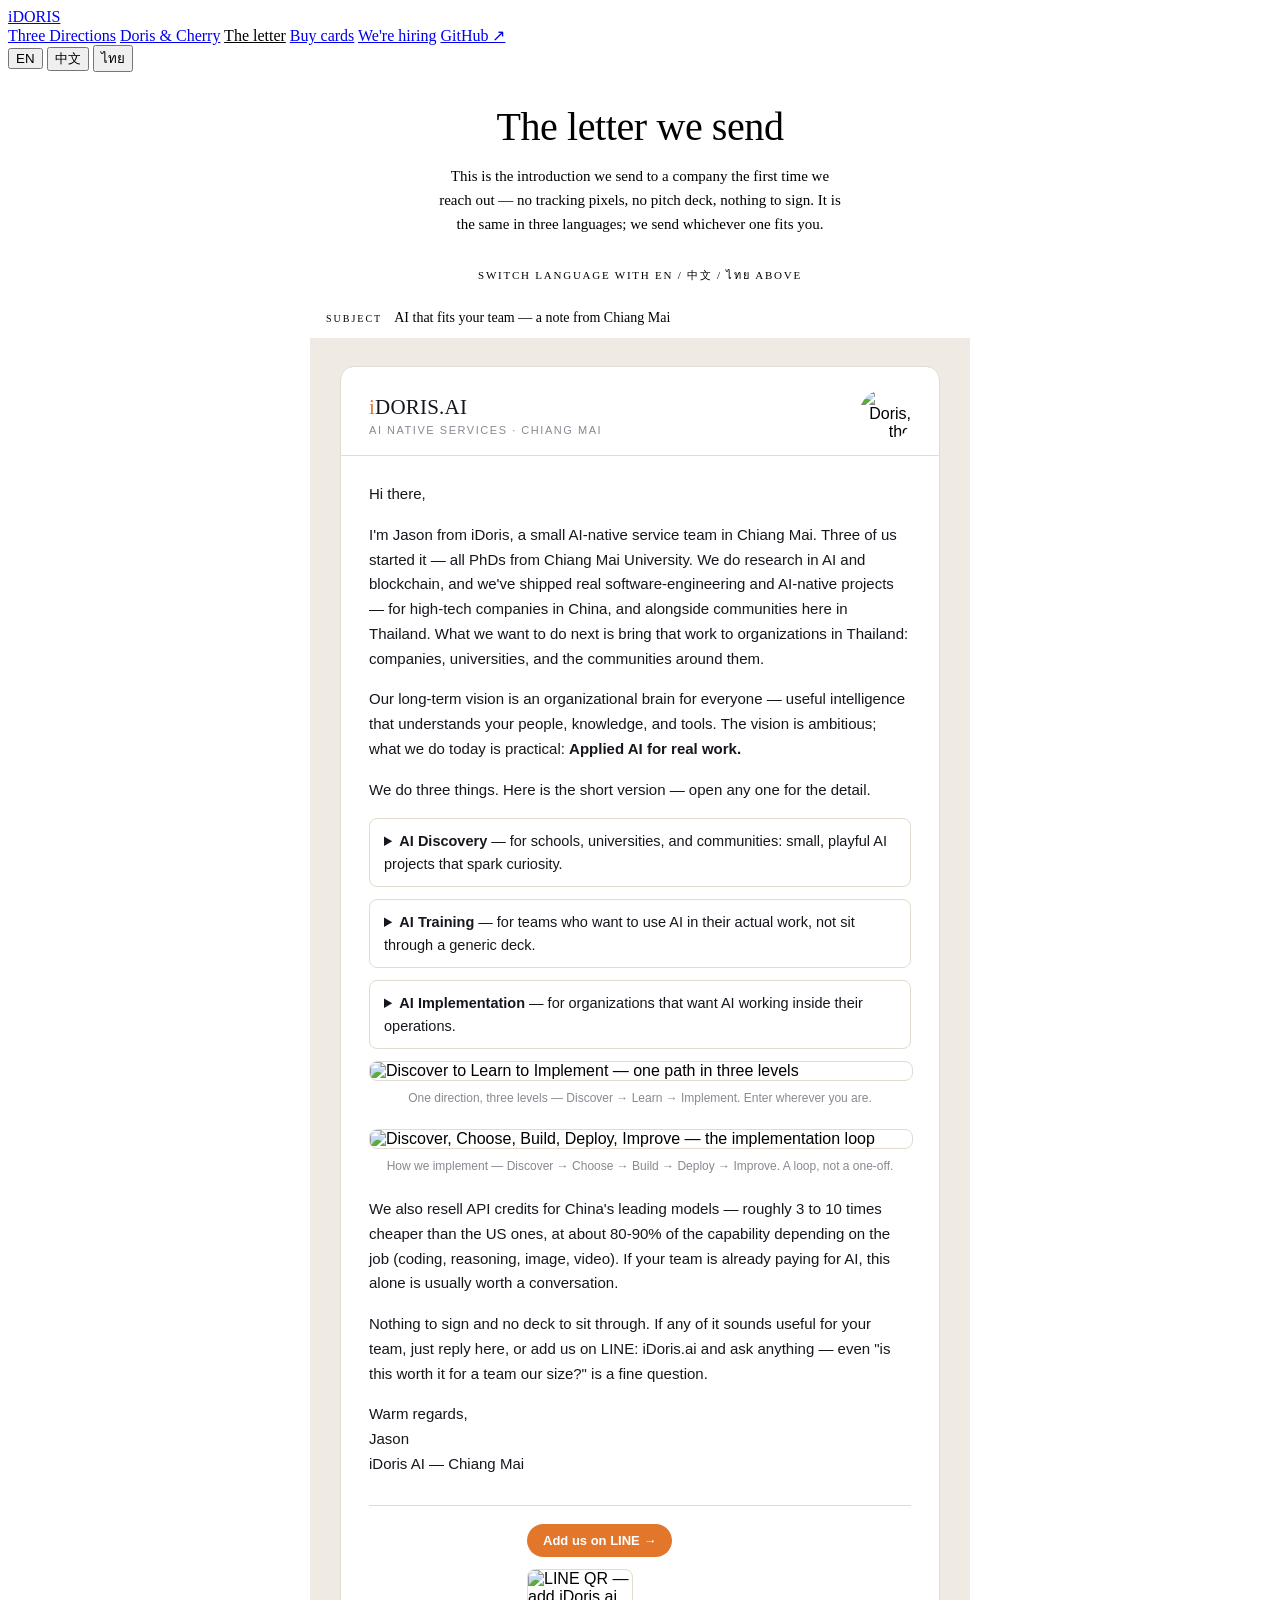
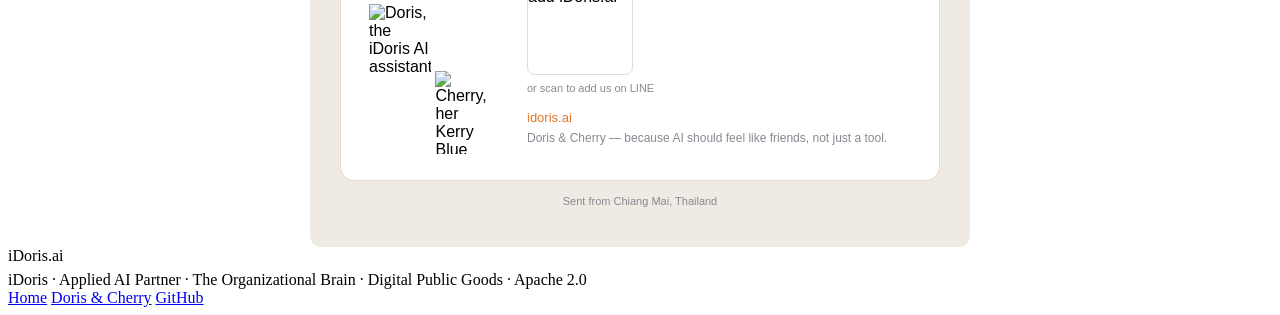
==== commit 5c9b5593: "hello: 修正 LINE 按钮链接并在信里加二维码 - 三封信(EN/中文/ไทย)的「Add us on LINE」按钮 href 从不存在的   vanity ID line.me/ti/p/" ====
--- a/site/hello/index.html
+++ b/site/hello/index.html
@@ -145,8 +145,14 @@
         &lt;td style=&quot;vertical-align:bottom;padding:18px 0 6px 12px&quot;&gt;
           &lt;!-- LINE 做成按钮而不是一行文字:泰国这边 LINE 的回复率远高于邮件,
                这是整封信里最该被点的东西,不能藏在一串小字里 --&gt;
-          &lt;a href=&quot;https://line.me/ti/p/~idoris.ai&quot; style=&quot;display:inline-block;background:#E2762B;color:#fff;text-decoration:none;
+          &lt;a href=&quot;https://line.me/ti/p/hG53cw_6sR&quot; style=&quot;display:inline-block;background:#E2762B;color:#fff;text-decoration:none;
              font-size:13px;font-weight:600;padding:9px 16px;border-radius:999px&quot;&gt;Add us on LINE &amp;rarr;&lt;/a&gt;
+          &lt;!-- 二维码给用手机看信的人:泰国这边多半直接用 LINE 扫,比点链接跳转还快 --&gt;
+          &lt;div style=&quot;padding:12px 0 2px&quot;&gt;
+            &lt;img src=&quot;/assets/line-qr.png?v=1&quot; width=&quot;104&quot; height=&quot;104&quot; alt=&quot;LINE QR — add iDoris.ai&quot;
+                 style=&quot;display:block;width:104px;height:104px;border:1px solid #E2DBD0;border-radius:8px&quot;&gt;
+            &lt;div style=&quot;font-size:11px;line-height:1.5;color:#8A8892;padding-top:5px&quot;&gt;or scan to add us on LINE&lt;/div&gt;
+          &lt;/div&gt;
           &lt;div style=&quot;font-size:13px;line-height:1.7;color:#57565F;padding-top:9px&quot;&gt;
             &lt;a href=&quot;https://idoris.ai&quot; style=&quot;color:#E2762B;text-decoration:none&quot;&gt;idoris.ai&lt;/a&gt;
           &lt;/div&gt;
@@ -233,8 +239,14 @@
         &lt;td style=&quot;vertical-align:bottom;padding:18px 0 6px 12px&quot;&gt;
           &lt;!-- LINE 做成按钮而不是一行文字:泰国这边 LINE 的回复率远高于邮件,
                这是整封信里最该被点的东西,不能藏在一串小字里 --&gt;
-          &lt;a href=&quot;https://line.me/ti/p/~idoris.ai&quot; style=&quot;display:inline-block;background:#E2762B;color:#fff;text-decoration:none;
+          &lt;a href=&quot;https://line.me/ti/p/hG53cw_6sR&quot; style=&quot;display:inline-block;background:#E2762B;color:#fff;text-decoration:none;
              font-size:13px;font-weight:600;padding:9px 16px;border-radius:999px&quot;&gt;Add us on LINE &amp;rarr;&lt;/a&gt;
+          &lt;!-- 二维码给用手机看信的人:泰国这边多半直接用 LINE 扫,比点链接跳转还快 --&gt;
+          &lt;div style=&quot;padding:12px 0 2px&quot;&gt;
+            &lt;img src=&quot;/assets/line-qr.png?v=1&quot; width=&quot;104&quot; height=&quot;104&quot; alt=&quot;LINE QR — add iDoris.ai&quot;
+                 style=&quot;display:block;width:104px;height:104px;border:1px solid #E2DBD0;border-radius:8px&quot;&gt;
+            &lt;div style=&quot;font-size:11px;line-height:1.5;color:#8A8892;padding-top:5px&quot;&gt;or scan to add us on LINE&lt;/div&gt;
+          &lt;/div&gt;
           &lt;div style=&quot;font-size:13px;line-height:1.7;color:#57565F;padding-top:9px&quot;&gt;
             &lt;a href=&quot;https://idoris.ai&quot; style=&quot;color:#E2762B;text-decoration:none&quot;&gt;idoris.ai&lt;/a&gt;
           &lt;/div&gt;
@@ -321,8 +333,14 @@
         &lt;td style=&quot;vertical-align:bottom;padding:18px 0 6px 12px&quot;&gt;
           &lt;!-- LINE 做成按钮而不是一行文字:泰国这边 LINE 的回复率远高于邮件,
                这是整封信里最该被点的东西,不能藏在一串小字里 --&gt;
-          &lt;a href=&quot;https://line.me/ti/p/~idoris.ai&quot; style=&quot;display:inline-block;background:#E2762B;color:#fff;text-decoration:none;
+          &lt;a href=&quot;https://line.me/ti/p/hG53cw_6sR&quot; style=&quot;display:inline-block;background:#E2762B;color:#fff;text-decoration:none;
              font-size:13px;font-weight:600;padding:9px 16px;border-radius:999px&quot;&gt;Add us on LINE &amp;rarr;&lt;/a&gt;
+          &lt;!-- 二维码给用手机看信的人:泰国这边多半直接用 LINE 扫,比点链接跳转还快 --&gt;
+          &lt;div style=&quot;padding:12px 0 2px&quot;&gt;
+            &lt;img src=&quot;/assets/line-qr.png?v=1&quot; width=&quot;104&quot; height=&quot;104&quot; alt=&quot;LINE QR — add iDoris.ai&quot;
+                 style=&quot;display:block;width:104px;height:104px;border:1px solid #E2DBD0;border-radius:8px&quot;&gt;
+            &lt;div style=&quot;font-size:11px;line-height:1.5;color:#8A8892;padding-top:5px&quot;&gt;or scan to add us on LINE&lt;/div&gt;
+          &lt;/div&gt;
           &lt;div style=&quot;font-size:13px;line-height:1.7;color:#57565F;padding-top:9px&quot;&gt;
             &lt;a href=&quot;https://idoris.ai&quot; style=&quot;color:#E2762B;text-decoration:none&quot;&gt;idoris.ai&lt;/a&gt;
           &lt;/div&gt;
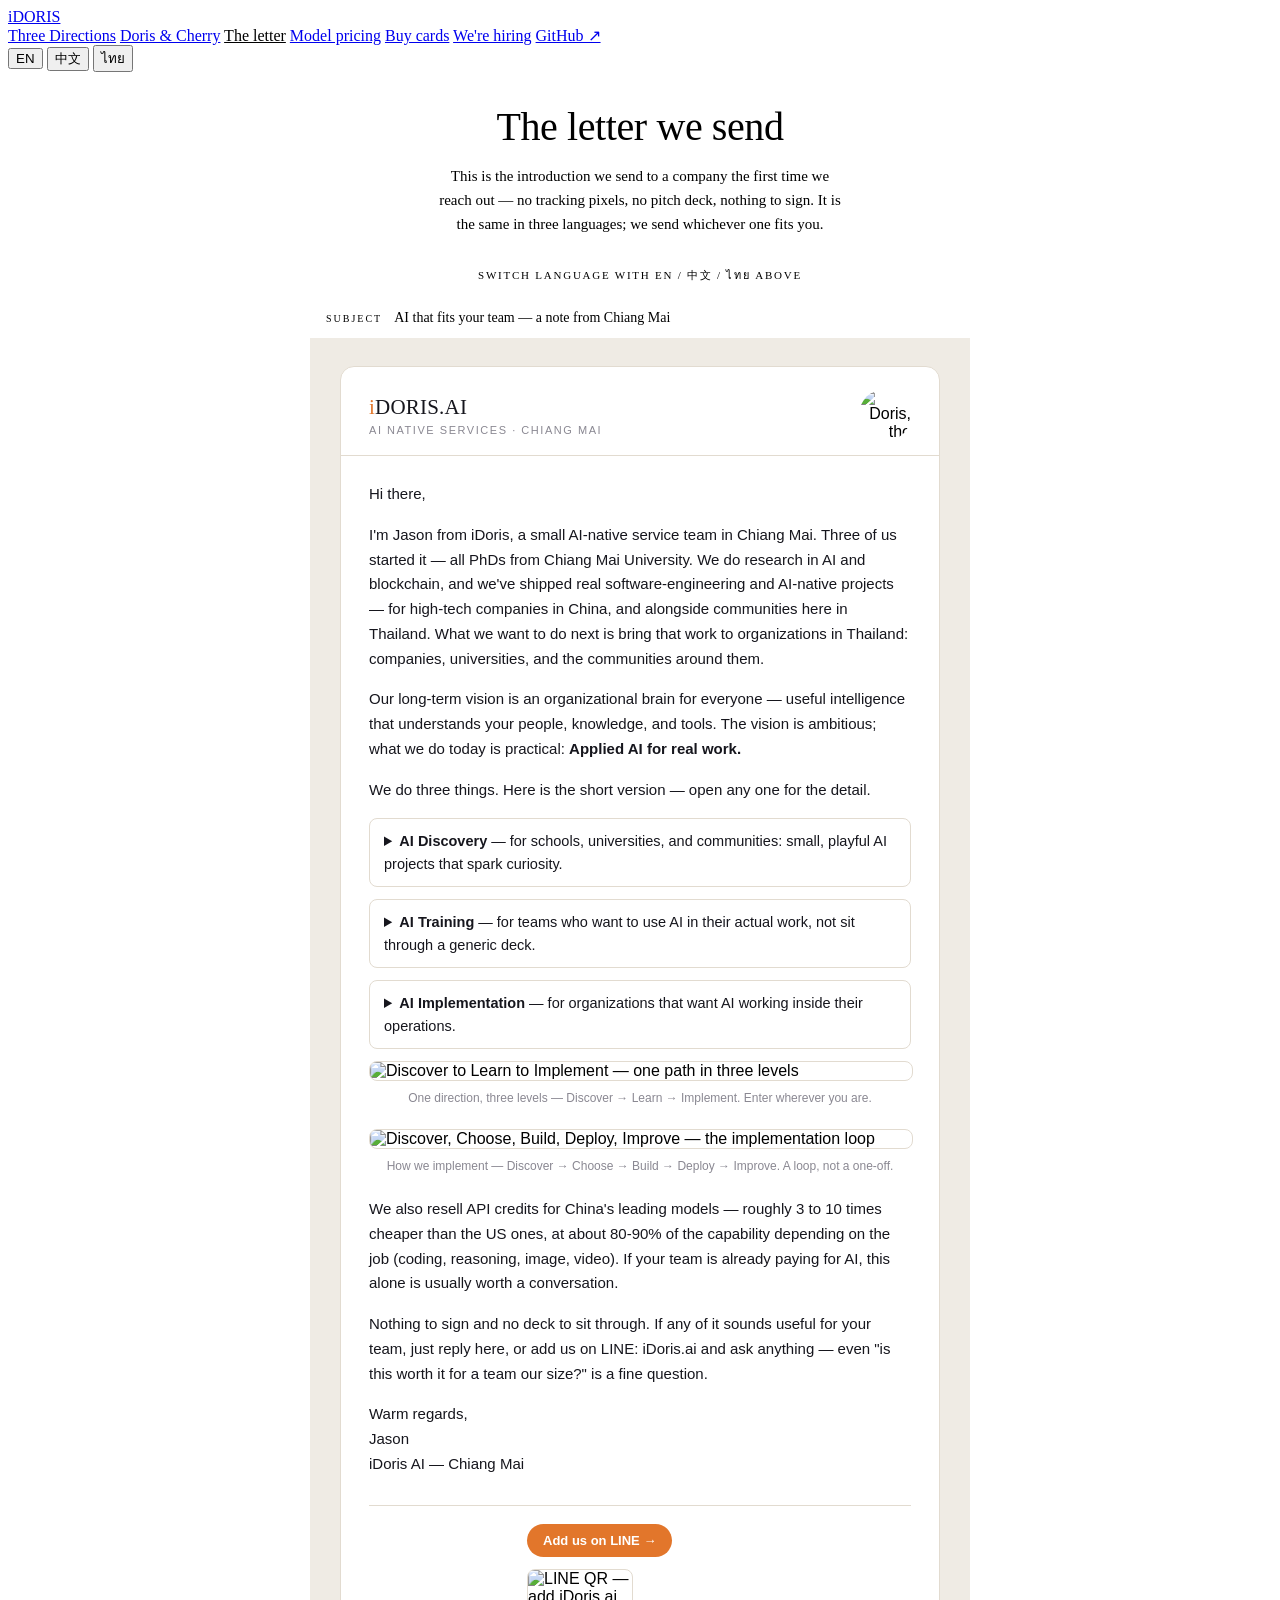
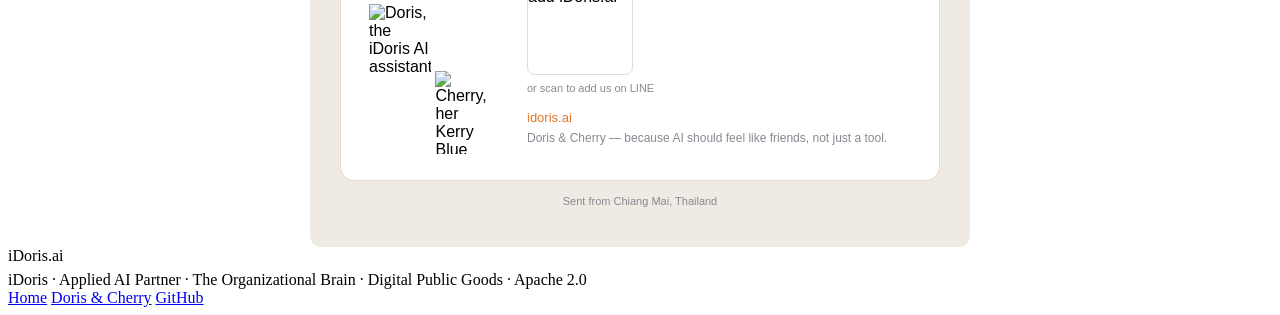
==== commit 857c40b8: "新增 /pricing:美国 vs 中国模型官方定价对比,三语 各家自己公开的价格,每百万 token,美元计,查证于 2026-08-10,每行带来源链接。 页面顶部提示价格会持续变化,底部加了三条" ====
--- a/site/hello/index.html
+++ b/site/hello/index.html
@@ -58,6 +58,7 @@
       <a class="link" href="/#directions" data-zh="三个方向" data-th="สามทิศทาง">Three Directions</a>
       <a class="link" href="/friends" data-zh="我们的 IP" data-th="ตัวละครของเรา">Doris &amp; Cherry</a>
       <a class="link" href="/hello" data-zh="我们发出的信" data-th="จดหมายของเรา" style="color:var(--red)">The letter</a>
+      <a class="link" href="/pricing" data-zh="模型定价" data-th="ราคาโมเดล">Model pricing</a>
       <a class="link" href="/buy" data-zh="购买体验卡" data-th="ซื้อบัตร">Buy cards</a>
       <a class="link" href="/join" data-zh="招聘" data-th="ร่วมงาน">We're hiring</a>
       <a class="link" href="https://github.com/iDoris-ai">GitHub ↗</a>
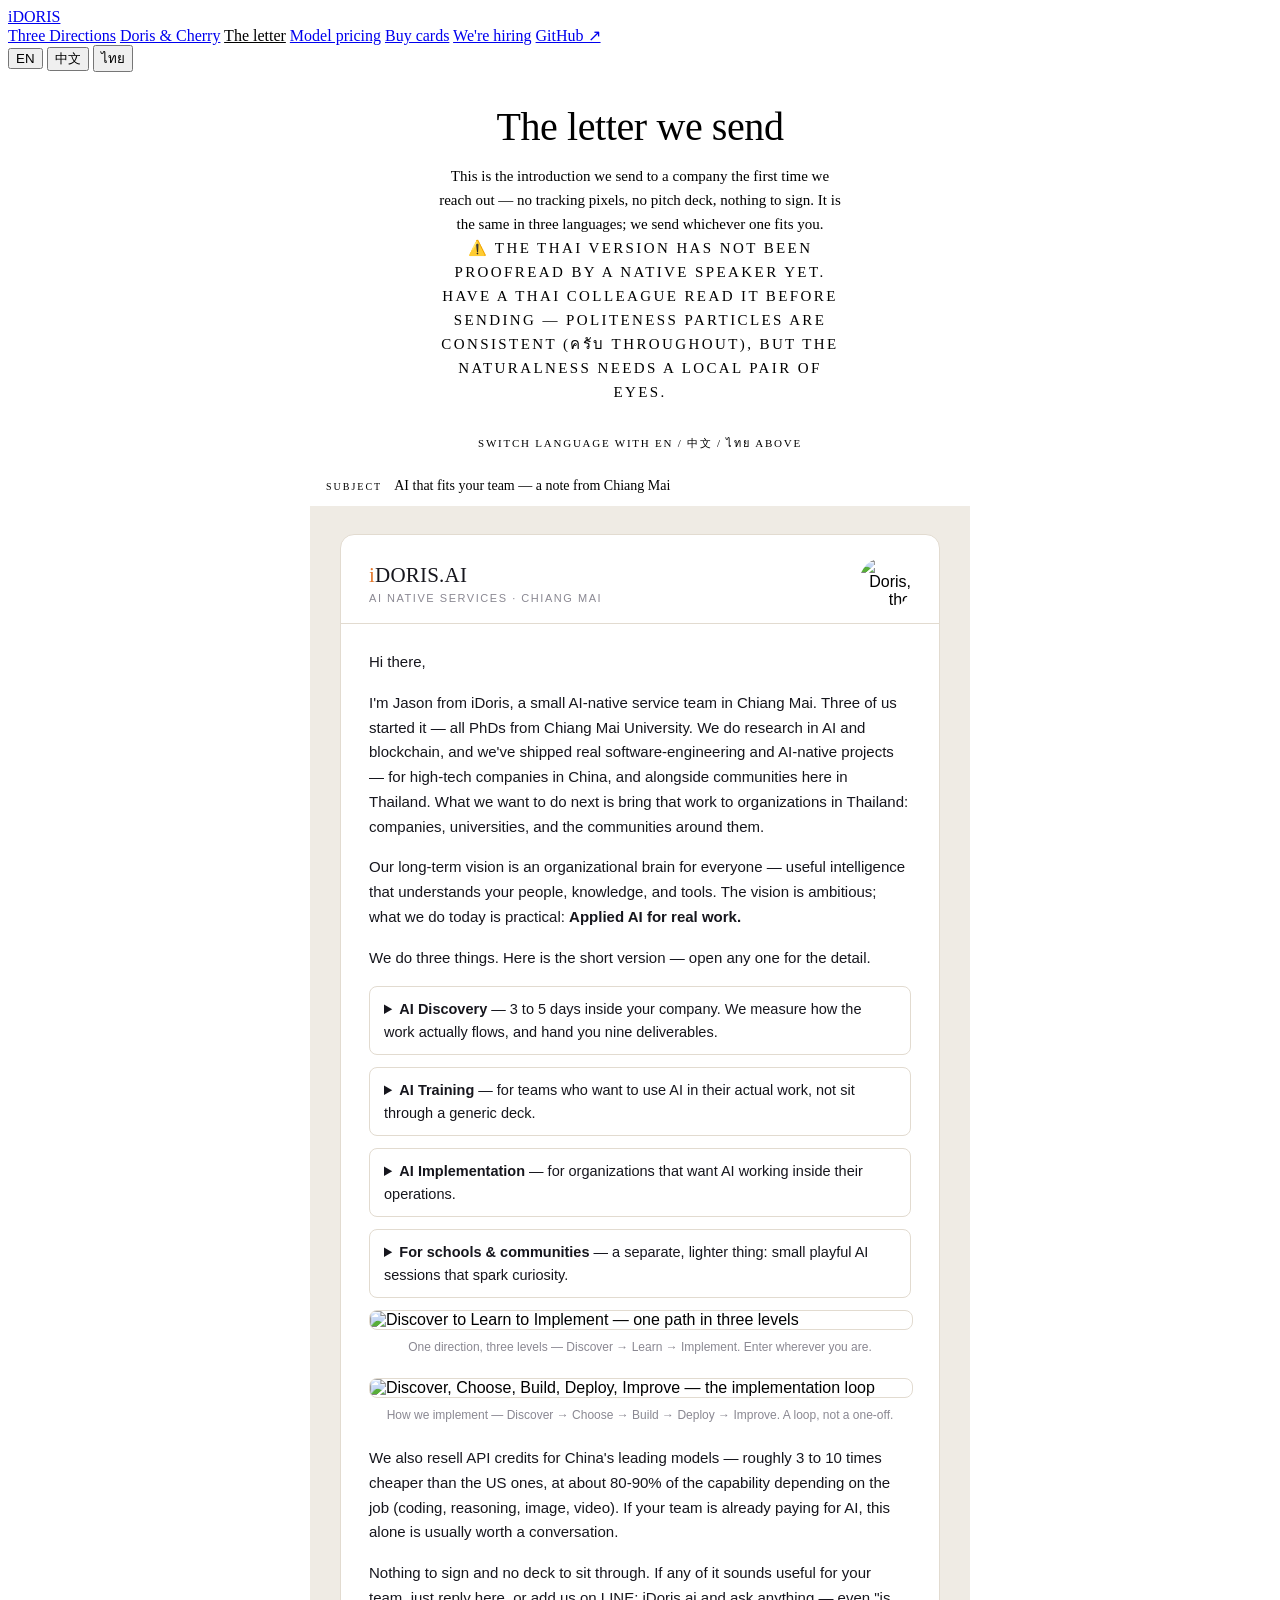
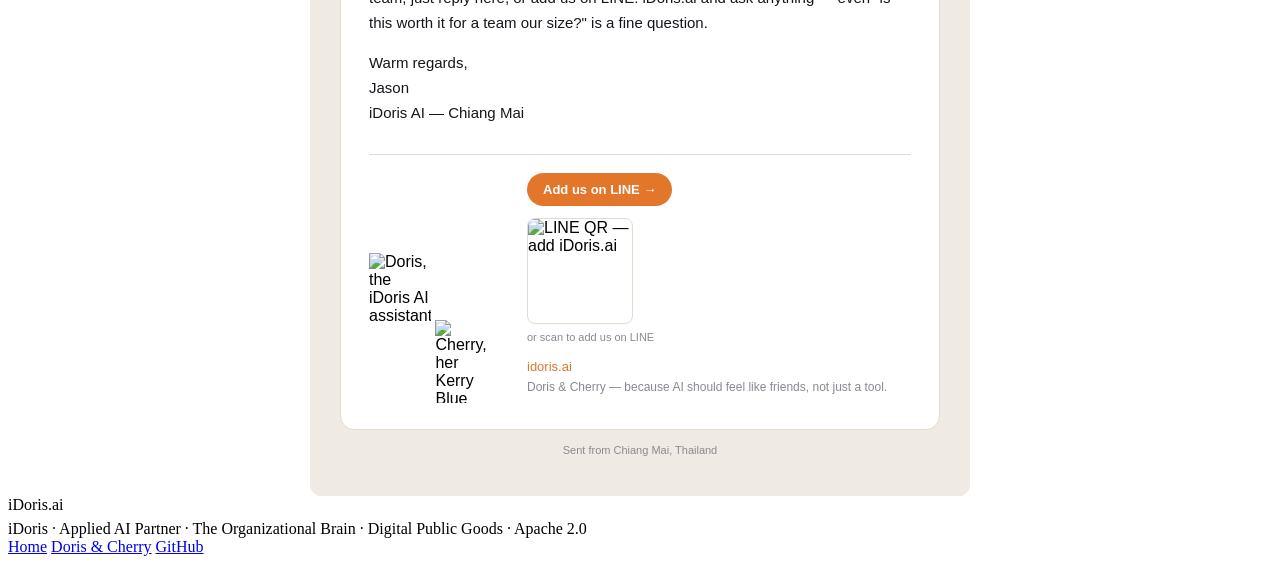
==== commit 86f90731: "/services 与 /hello:修掉「AI Discovery」同名两义,并把方法论摆出来 ## 修掉一处真冲突  信里的「AI Discovery」写的是「面向学校与社区的小而好玩的 AI 项" ====
--- a/site/hello/index.html
+++ b/site/hello/index.html
@@ -77,6 +77,11 @@
     <div class="lead">
       <h1 data-zh="我们发出的那封信" data-th="จดหมายที่เราส่ง">The letter we send</h1>
       <p data-zh="这是我们第一次联系一家公司时发出的自我介绍 —— 没有追踪像素,没有 slide,也没有什么要签的。三种语言内容一致,发哪一版看对方习惯。" data-th="นี่คือจดหมายแนะนำตัวที่เราส่งเมื่อติดต่อบริษัทครั้งแรก ไม่มี tracking pixel ไม่มีสไลด์นำเสนอ และไม่มีอะไรต้องเซ็น เนื้อหาเหมือนกันทั้งสามภาษา เราจะส่งภาษาที่เหมาะกับคุณครับ">This is the introduction we send to a company the first time we reach out — no tracking pixels, no pitch deck, nothing to sign. It is the same in three languages; we send whichever one fits you.</p>
+      <p class="hint" data-zh="⚠️ 泰文版<b>尚未经母语校对</b>。发出前请让泰国同事过一遍 —— 敬语与措辞已按 ครับ 统一，但语感需要本地人确认。" data-th="⚠️ ฉบับภาษาไทย<b>ยังไม่ผ่านการตรวจโดยเจ้าของภาษา</b> กรุณาให้เพื่อนร่วมงานคนไทยตรวจก่อนส่งครับ — คำลงท้ายใช้ ครับ สม่ำเสมอแล้ว แต่ความเป็นธรรมชาติของภาษายังต้องให้คนไทยยืนยัน">
+        ⚠️ The Thai version <b>has not been proofread by a native speaker</b> yet.
+        Have a Thai colleague read it before sending — politeness particles are consistent
+        (ครับ throughout), but the naturalness needs a local pair of eyes.
+      </p>
     </div>
     <div class="hint" data-zh="用上面的 EN / 中文 / ไทย 切换语言" data-th="สลับภาษาได้ที่ปุ่ม EN / 中文 / ไทย ด้านบน">
       Switch language with <b>EN / 中文 / ไทย</b> above
@@ -127,7 +132,7 @@
 
     &lt;!-- 正文 --&gt;
     &lt;tr&gt;&lt;td style=&quot;padding:26px 28px 6px&quot;&gt;
-      &lt;p style=&quot;margin:0 0 16px;color:#16161D;font-size:15px;line-height:1.65&quot;&gt;Hi there,&lt;/p&gt;&lt;p style=&quot;margin:0 0 16px;color:#16161D;font-size:15px;line-height:1.65&quot;&gt;I&#x27;m Jason from iDoris, a small AI-native service team in Chiang Mai. Three of us started it — all PhDs from Chiang Mai University. We do research in AI and blockchain, and we&#x27;ve shipped real software-engineering and AI-native projects — for high-tech companies in China, and alongside communities here in Thailand. What we want to do next is bring that work to organizations in Thailand: companies, universities, and the communities around them.&lt;/p&gt;&lt;p style=&quot;margin:0 0 16px;color:#16161D;font-size:15px;line-height:1.65&quot;&gt;Our long-term vision is an organizational brain for everyone — useful intelligence that understands your people, knowledge, and tools. The vision is ambitious; what we do today is practical: &lt;strong style=&quot;color:#16161D;font-weight:600&quot;&gt;Applied AI for real work.&lt;/strong&gt;&lt;/p&gt;&lt;p style=&quot;margin:0 0 16px;color:#16161D;font-size:15px;line-height:1.65&quot;&gt;We do three things. Here is the short version — open any one for the detail.&lt;/p&gt;&lt;details style=&quot;margin:0 0 12px;border:1px solid #E2DBD0;border-radius:8px;background:#FFFFFF&quot;&gt;&lt;summary style=&quot;cursor:pointer;padding:11px 14px;color:#16161D;font-size:14.5px;line-height:1.55&quot;&gt;&lt;strong style=&quot;color:#16161D;font-weight:600&quot;&gt;AI Discovery&lt;/strong&gt; — for schools, universities, and communities: small, playful AI projects that spark curiosity.&lt;/summary&gt;&lt;div style=&quot;padding:2px 14px 14px;color:#16161D;font-size:14px;line-height:1.65&quot;&gt;Creative AI activities, beginner AI-coding sessions, classroom kits, and hackathon formats. AI handles the complexity in the background, so a meaningful session is simple enough to run in an afternoon — with almost any age group. The goal is not to teach every technical detail; it is a useful first experience with AI.&lt;/div&gt;&lt;/details&gt;&lt;details style=&quot;margin:0 0 12px;border:1px solid #E2DBD0;border-radius:8px;background:#FFFFFF&quot;&gt;&lt;summary style=&quot;cursor:pointer;padding:11px 14px;color:#16161D;font-size:14.5px;line-height:1.55&quot;&gt;&lt;strong style=&quot;color:#16161D;font-weight:600&quot;&gt;AI Training&lt;/strong&gt; — for teams who want to use AI in their actual work, not sit through a generic deck.&lt;/summary&gt;&lt;div style=&quot;padding:2px 14px 14px;color:#16161D;font-size:14px;line-height:1.65&quot;&gt;Hands-on sessions built around the work your people already do — content, social media, internal knowledge, customer communication, simple agents, everyday automation. We pick one useful example and build the first version together, so your team learns to operate, maintain, and improve it. The goal is internal capability, not permanent dependence on a trainer.&lt;/div&gt;&lt;/details&gt;&lt;details style=&quot;margin:0 0 12px;border:1px solid #E2DBD0;border-radius:8px;background:#FFFFFF&quot;&gt;&lt;summary style=&quot;cursor:pointer;padding:11px 14px;color:#16161D;font-size:14.5px;line-height:1.55&quot;&gt;&lt;strong style=&quot;color:#16161D;font-weight:600&quot;&gt;AI Implementation&lt;/strong&gt; — for organizations that want AI working inside their operations.&lt;/summary&gt;&lt;div style=&quot;padding:2px 14px 14px;color:#16161D;font-size:14px;line-height:1.65&quot;&gt;We sit with the people doing the job, find the step where AI creates real value, then use what works and build what is missing — connecting proven open-source tools, commercial services, models, and APIs, and custom-building only the parts specific to your business. We do not begin by selling you a platform; we begin with the work.&lt;/div&gt;&lt;/details&gt;&lt;div style=&quot;margin:10px 0 22px&quot;&gt;&lt;img src=&quot;/assets/idoris-service-path.svg?v=1&quot; alt=&quot;Discover to Learn to Implement — one path in three levels&quot; style=&quot;display:block;width:100%;max-width:100%;height:auto;border:1px solid #E2DBD0;border-radius:8px&quot;&gt;&lt;div style=&quot;font-size:12px;color:#8A8892;line-height:1.5;padding-top:8px;text-align:center&quot;&gt;One direction, three levels — Discover &amp;rarr; Learn &amp;rarr; Implement. Enter wherever you are.&lt;/div&gt;&lt;/div&gt;&lt;div style=&quot;margin:10px 0 22px&quot;&gt;&lt;img src=&quot;/assets/idoris-implementation-cycle.svg?v=1&quot; alt=&quot;Discover, Choose, Build, Deploy, Improve — the implementation loop&quot; style=&quot;display:block;width:100%;max-width:100%;height:auto;border:1px solid #E2DBD0;border-radius:8px&quot;&gt;&lt;div style=&quot;font-size:12px;color:#8A8892;line-height:1.5;padding-top:8px;text-align:center&quot;&gt;How we implement — Discover &amp;rarr; Choose &amp;rarr; Build &amp;rarr; Deploy &amp;rarr; Improve. A loop, not a one-off.&lt;/div&gt;&lt;/div&gt;&lt;p style=&quot;margin:0 0 16px;color:#16161D;font-size:15px;line-height:1.65&quot;&gt;We also resell API credits for China&#x27;s leading models — roughly 3 to 10 times cheaper than the US ones, at about 80-90% of the capability depending on the job (coding, reasoning, image, video). If your team is already paying for AI, this alone is usually worth a conversation.&lt;/p&gt;&lt;p style=&quot;margin:0 0 16px;color:#16161D;font-size:15px;line-height:1.65&quot;&gt;Nothing to sign and no deck to sit through. If any of it sounds useful for your team, just reply here, or add us on LINE: iDoris.ai and ask anything — even &amp;quot;is this worth it for a team our size?&amp;quot; is a fine question.&lt;/p&gt;&lt;p style=&quot;margin:0 0 16px;color:#16161D;font-size:15px;line-height:1.65&quot;&gt;Warm regards,&lt;br&gt;Jason&lt;br&gt;iDoris AI — Chiang Mai&lt;/p&gt;
+      &lt;p style=&quot;margin:0 0 16px;color:#16161D;font-size:15px;line-height:1.65&quot;&gt;Hi there,&lt;/p&gt;&lt;p style=&quot;margin:0 0 16px;color:#16161D;font-size:15px;line-height:1.65&quot;&gt;I&#x27;m Jason from iDoris, a small AI-native service team in Chiang Mai. Three of us started it — all PhDs from Chiang Mai University. We do research in AI and blockchain, and we&#x27;ve shipped real software-engineering and AI-native projects — for high-tech companies in China, and alongside communities here in Thailand. What we want to do next is bring that work to organizations in Thailand: companies, universities, and the communities around them.&lt;/p&gt;&lt;p style=&quot;margin:0 0 16px;color:#16161D;font-size:15px;line-height:1.65&quot;&gt;Our long-term vision is an organizational brain for everyone — useful intelligence that understands your people, knowledge, and tools. The vision is ambitious; what we do today is practical: &lt;strong style=&quot;color:#16161D;font-weight:600&quot;&gt;Applied AI for real work.&lt;/strong&gt;&lt;/p&gt;&lt;p style=&quot;margin:0 0 16px;color:#16161D;font-size:15px;line-height:1.65&quot;&gt;We do three things. Here is the short version — open any one for the detail.&lt;/p&gt;&lt;details style=&quot;margin:0 0 12px;border:1px solid #E2DBD0;border-radius:8px;background:#FFFFFF&quot;&gt;&lt;summary style=&quot;cursor:pointer;padding:11px 14px;color:#16161D;font-size:14.5px;line-height:1.55&quot;&gt;&lt;strong style=&quot;color:#16161D;font-weight:600&quot;&gt;AI Discovery&lt;/strong&gt; — 3 to 5 days inside your company. We measure how the work actually flows, and hand you nine deliverables.&lt;/summary&gt;&lt;div style=&quot;padding:2px 14px 14px;color:#16161D;font-size:14px;line-height:1.65&quot;&gt;We interview the owner one-on-one, sit beside the people doing the job and watch them do it, and put a number on how many hours a year go into repetitive work — almost nobody knows that number. You get a workflow map with measured timings, a pain inventory costed in annual hours, the top three use cases scored on impact, effort and risk, a working prototype on your own data, a data-privacy assessment, and a 90-day roadmap. &lt;strong style=&quot;color:#16161D;font-weight:600&quot;&gt;If the honest answer is that you should not be doing AI yet, we write that down and say so.&lt;/strong&gt;&lt;/div&gt;&lt;/details&gt;&lt;details style=&quot;margin:0 0 12px;border:1px solid #E2DBD0;border-radius:8px;background:#FFFFFF&quot;&gt;&lt;summary style=&quot;cursor:pointer;padding:11px 14px;color:#16161D;font-size:14.5px;line-height:1.55&quot;&gt;&lt;strong style=&quot;color:#16161D;font-weight:600&quot;&gt;AI Training&lt;/strong&gt; — for teams who want to use AI in their actual work, not sit through a generic deck.&lt;/summary&gt;&lt;div style=&quot;padding:2px 14px 14px;color:#16161D;font-size:14px;line-height:1.65&quot;&gt;Hands-on sessions built around the work your people already do — content, social media, internal knowledge, customer communication, simple agents, everyday automation. We pick one useful example and build the first version together, so your team learns to operate, maintain, and improve it. The goal is internal capability, not permanent dependence on a trainer.&lt;/div&gt;&lt;/details&gt;&lt;details style=&quot;margin:0 0 12px;border:1px solid #E2DBD0;border-radius:8px;background:#FFFFFF&quot;&gt;&lt;summary style=&quot;cursor:pointer;padding:11px 14px;color:#16161D;font-size:14.5px;line-height:1.55&quot;&gt;&lt;strong style=&quot;color:#16161D;font-weight:600&quot;&gt;AI Implementation&lt;/strong&gt; — for organizations that want AI working inside their operations.&lt;/summary&gt;&lt;div style=&quot;padding:2px 14px 14px;color:#16161D;font-size:14px;line-height:1.65&quot;&gt;We sit with the people doing the job, find the step where AI creates real value, then use what works and build what is missing. We do not begin by selling you a platform; we begin with the work. Most of what teams need falls into four components we have already designed: &lt;strong style=&quot;color:#16161D;font-weight:600&quot;&gt;Voice&lt;/strong&gt; (speech to text, running on your own machine so recordings never leave it), &lt;strong style=&quot;color:#16161D;font-weight:600&quot;&gt;Documents&lt;/strong&gt; (extract, translate, summarize, compare — every claim clicking back to the exact passage), &lt;strong style=&quot;color:#16161D;font-weight:600&quot;&gt;Creative&lt;/strong&gt; (Thai/English copy, length counted by each platform&amp;#8217;s real rules), and &lt;strong style=&quot;color:#16161D;font-weight:600&quot;&gt;Assistant&lt;/strong&gt; (meeting to minutes to tasks, with a human approving before anything goes out).&lt;/div&gt;&lt;/details&gt;&lt;details style=&quot;margin:0 0 12px;border:1px solid #E2DBD0;border-radius:8px;background:#FFFFFF&quot;&gt;&lt;summary style=&quot;cursor:pointer;padding:11px 14px;color:#16161D;font-size:14.5px;line-height:1.55&quot;&gt;&lt;strong style=&quot;color:#16161D;font-weight:600&quot;&gt;For schools &amp;amp; communities&lt;/strong&gt; — a separate, lighter thing: small playful AI sessions that spark curiosity.&lt;/summary&gt;&lt;div style=&quot;padding:2px 14px 14px;color:#16161D;font-size:14px;line-height:1.65&quot;&gt;Creative AI activities, beginner AI-coding sessions, classroom kits, hackathon formats. AI carries the complexity in the background, so a meaningful session runs in an afternoon with almost any age group. This is not the Discovery sprint above — it is a first useful experience with AI, not a paid engagement.&lt;/div&gt;&lt;/details&gt;&lt;div style=&quot;margin:10px 0 22px&quot;&gt;&lt;img src=&quot;/assets/idoris-service-path.svg?v=1&quot; alt=&quot;Discover to Learn to Implement — one path in three levels&quot; style=&quot;display:block;width:100%;max-width:100%;height:auto;border:1px solid #E2DBD0;border-radius:8px&quot;&gt;&lt;div style=&quot;font-size:12px;color:#8A8892;line-height:1.5;padding-top:8px;text-align:center&quot;&gt;One direction, three levels — Discover &amp;rarr; Learn &amp;rarr; Implement. Enter wherever you are.&lt;/div&gt;&lt;/div&gt;&lt;div style=&quot;margin:10px 0 22px&quot;&gt;&lt;img src=&quot;/assets/idoris-implementation-cycle.svg?v=1&quot; alt=&quot;Discover, Choose, Build, Deploy, Improve — the implementation loop&quot; style=&quot;display:block;width:100%;max-width:100%;height:auto;border:1px solid #E2DBD0;border-radius:8px&quot;&gt;&lt;div style=&quot;font-size:12px;color:#8A8892;line-height:1.5;padding-top:8px;text-align:center&quot;&gt;How we implement — Discover &amp;rarr; Choose &amp;rarr; Build &amp;rarr; Deploy &amp;rarr; Improve. A loop, not a one-off.&lt;/div&gt;&lt;/div&gt;&lt;p style=&quot;margin:0 0 16px;color:#16161D;font-size:15px;line-height:1.65&quot;&gt;We also resell API credits for China&#x27;s leading models — roughly 3 to 10 times cheaper than the US ones, at about 80-90% of the capability depending on the job (coding, reasoning, image, video). If your team is already paying for AI, this alone is usually worth a conversation.&lt;/p&gt;&lt;p style=&quot;margin:0 0 16px;color:#16161D;font-size:15px;line-height:1.65&quot;&gt;Nothing to sign and no deck to sit through. If any of it sounds useful for your team, just reply here, or add us on LINE: iDoris.ai and ask anything — even &amp;quot;is this worth it for a team our size?&amp;quot; is a fine question.&lt;/p&gt;&lt;p style=&quot;margin:0 0 16px;color:#16161D;font-size:15px;line-height:1.65&quot;&gt;Warm regards,&lt;br&gt;Jason&lt;br&gt;iDoris AI — Chiang Mai&lt;/p&gt;
     &lt;/td&gt;&lt;/tr&gt;
 
     &lt;!-- 落款:Doris 与 Cherry 一同出镜 + 联系方式 --&gt;
@@ -221,7 +226,7 @@
 
     &lt;!-- 正文 --&gt;
     &lt;tr&gt;&lt;td style=&quot;padding:26px 28px 6px&quot;&gt;
-      &lt;p style=&quot;margin:0 0 16px;color:#16161D;font-size:15px;line-height:1.65&quot;&gt;您好,&lt;/p&gt;&lt;p style=&quot;margin:0 0 16px;color:#16161D;font-size:15px;line-height:1.65&quot;&gt;我是 iDoris 的 Jason。我们是清迈的一支 AI 服务小团队,三位创始人都是清迈大学的博士。&lt;br&gt;我们做 AI 与区块链方向的研究,也交付过真实的软件工程与 AI Native 项目 —— 客户是&lt;br&gt;中国的高科技企业,在泰国这边则是和本地社区一起做的。接下来我们想把这件事带给&lt;br&gt;泰国的组织:企业、大学,以及它们周围的社区。&lt;/p&gt;&lt;p style=&quot;margin:0 0 16px;color:#16161D;font-size:15px;line-height:1.65&quot;&gt;我们的长期愿景，是为每个组织造一个大脑——一种真正懂你的人、你的知识与工具的智能。愿景很大；今天做的事很实在：&lt;strong style=&quot;color:#16161D;font-weight:600&quot;&gt;把 AI 用在真实工作里。&lt;/strong&gt;&lt;/p&gt;&lt;p style=&quot;margin:0 0 16px;color:#16161D;font-size:15px;line-height:1.65&quot;&gt;我们做三件事。下面是简版，想看细节点开任意一项。&lt;/p&gt;&lt;details style=&quot;margin:0 0 12px;border:1px solid #E2DBD0;border-radius:8px;background:#FFFFFF&quot;&gt;&lt;summary style=&quot;cursor:pointer;padding:11px 14px;color:#16161D;font-size:14.5px;line-height:1.55&quot;&gt;&lt;strong style=&quot;color:#16161D;font-weight:600&quot;&gt;AI Discovery（发现）&lt;/strong&gt; —— 面向学校、大学与社区：小而好玩的 AI 项目，勾起好奇心。&lt;/summary&gt;&lt;div style=&quot;padding:2px 14px 14px;color:#16161D;font-size:14px;line-height:1.65&quot;&gt;创意 AI 活动、AI 编程入门、课堂工具包、黑客松形式。重活都由 AI 在后台扛着，所以一场有意义的活动一个下午就能办完，几乎适用任何年龄。目标不是把每个技术细节讲透，而是给一次有用的 AI 初体验。&lt;/div&gt;&lt;/details&gt;&lt;details style=&quot;margin:0 0 12px;border:1px solid #E2DBD0;border-radius:8px;background:#FFFFFF&quot;&gt;&lt;summary style=&quot;cursor:pointer;padding:11px 14px;color:#16161D;font-size:14.5px;line-height:1.55&quot;&gt;&lt;strong style=&quot;color:#16161D;font-weight:600&quot;&gt;AI Training（培训）&lt;/strong&gt; —— 面向想在真实工作里用上 AI 的团队，不是来听一套通用 slide。&lt;/summary&gt;&lt;div style=&quot;padding:2px 14px 14px;color:#16161D;font-size:14px;line-height:1.65&quot;&gt;围绕你的人本来就在做的工作做实操：内容生产、社交媒体、内部知识、客户沟通、简单 agent、日常自动化。我们挑一个有用的例子，陪你们把第一版搭出来，让团队学会自己运营、维护、改进。目标是内部能力，而不是长期依赖一个培训师。&lt;/div&gt;&lt;/details&gt;&lt;details style=&quot;margin:0 0 12px;border:1px solid #E2DBD0;border-radius:8px;background:#FFFFFF&quot;&gt;&lt;summary style=&quot;cursor:pointer;padding:11px 14px;color:#16161D;font-size:14.5px;line-height:1.55&quot;&gt;&lt;strong style=&quot;color:#16161D;font-weight:600&quot;&gt;AI Implementation（落地）&lt;/strong&gt; —— 面向想让 AI 真正在业务里运转的组织。&lt;/summary&gt;&lt;div style=&quot;padding:2px 14px 14px;color:#16161D;font-size:14px;line-height:1.65&quot;&gt;我们坐进做事的人中间，找出那个 AI 能创造真实价值的环节，然后——现成的就用现成的，缺的才自己造：把成熟的开源工具、商业服务、模型和 API 接起来，只为你业务特有的部分做定制。我们不上来就卖你一个平台，我们从工作本身开始。&lt;/div&gt;&lt;/details&gt;&lt;div style=&quot;margin:10px 0 22px&quot;&gt;&lt;img src=&quot;/assets/idoris-service-path.svg?v=1&quot; alt=&quot;发现 → 学会 → 落地，一条路的三个层级&quot; style=&quot;display:block;width:100%;max-width:100%;height:auto;border:1px solid #E2DBD0;border-radius:8px&quot;&gt;&lt;div style=&quot;font-size:12px;color:#8A8892;line-height:1.5;padding-top:8px;text-align:center&quot;&gt;一个方向，三个层级 —— 发现 &amp;rarr; 学会 &amp;rarr; 落地。从你现在所处的位置进入即可。&lt;/div&gt;&lt;/div&gt;&lt;div style=&quot;margin:10px 0 22px&quot;&gt;&lt;img src=&quot;/assets/idoris-implementation-cycle.svg?v=1&quot; alt=&quot;发现、选型、搭建、上线、改进——落地闭环&quot; style=&quot;display:block;width:100%;max-width:100%;height:auto;border:1px solid #E2DBD0;border-radius:8px&quot;&gt;&lt;div style=&quot;font-size:12px;color:#8A8892;line-height:1.5;padding-top:8px;text-align:center&quot;&gt;我们如何落地 —— 发现 &amp;rarr; 选型 &amp;rarr; 搭建 &amp;rarr; 上线 &amp;rarr; 改进。是一个循环，不是一锤子买卖。&lt;/div&gt;&lt;/div&gt;&lt;p style=&quot;margin:0 0 16px;color:#16161D;font-size:15px;line-height:1.65&quot;&gt;我们同时代理中国头部大模型的 API 额度 —— 比美国模型便宜大约 3 到 10 倍,能力按任务类型&lt;br&gt;(写代码、推理、图像、视频)大致相当于八到九成。如果贵司本来就在为 AI 付费,单这一项通常就值得聊一聊。&lt;/p&gt;&lt;p style=&quot;margin:0 0 16px;color:#16161D;font-size:15px;line-height:1.65&quot;&gt;没有合同要签,也没有 slide 要听。如果其中哪一项对贵司有用,直接回这封邮件,&lt;br&gt;或者加我们的 LINE:iDoris.ai 随便问 —— 哪怕问一句「我们这个规模的团队值得做吗」也完全可以。&lt;/p&gt;&lt;p style=&quot;margin:0 0 16px;color:#16161D;font-size:15px;line-height:1.65&quot;&gt;顺祝商祺&lt;br&gt;Jason&lt;br&gt;iDoris AI —— 清迈&lt;/p&gt;
+      &lt;p style=&quot;margin:0 0 16px;color:#16161D;font-size:15px;line-height:1.65&quot;&gt;您好,&lt;/p&gt;&lt;p style=&quot;margin:0 0 16px;color:#16161D;font-size:15px;line-height:1.65&quot;&gt;我是 iDoris 的 Jason。我们是清迈的一支 AI 服务小团队,三位创始人都是清迈大学的博士。&lt;br&gt;我们做 AI 与区块链方向的研究,也交付过真实的软件工程与 AI Native 项目 —— 客户是&lt;br&gt;中国的高科技企业,在泰国这边则是和本地社区一起做的。接下来我们想把这件事带给&lt;br&gt;泰国的组织:企业、大学,以及它们周围的社区。&lt;/p&gt;&lt;p style=&quot;margin:0 0 16px;color:#16161D;font-size:15px;line-height:1.65&quot;&gt;我们的长期愿景，是为每个组织造一个大脑——一种真正懂你的人、你的知识与工具的智能。愿景很大；今天做的事很实在：&lt;strong style=&quot;color:#16161D;font-weight:600&quot;&gt;把 AI 用在真实工作里。&lt;/strong&gt;&lt;/p&gt;&lt;p style=&quot;margin:0 0 16px;color:#16161D;font-size:15px;line-height:1.65&quot;&gt;我们做三件事。下面是简版，想看细节点开任意一项。&lt;/p&gt;&lt;details style=&quot;margin:0 0 12px;border:1px solid #E2DBD0;border-radius:8px;background:#FFFFFF&quot;&gt;&lt;summary style=&quot;cursor:pointer;padding:11px 14px;color:#16161D;font-size:14.5px;line-height:1.55&quot;&gt;&lt;strong style=&quot;color:#16161D;font-weight:600&quot;&gt;AI Discovery（发现冲刺）&lt;/strong&gt; —— 3 到 5 个工作日，进您的公司，把真实的工作流程量出来，交九项东西。&lt;/summary&gt;&lt;div style=&quot;padding:2px 14px 14px;color:#16161D;font-size:14px;line-height:1.65&quot;&gt;我们 1 对 1 访谈老板，坐到做事的人旁边看他们实际做一遍，并把「一年有多少小时花在重复劳动上」这个数算出来 —— 几乎没人知道这个数字。您拿到的是：带实测耗时的工作流地图、每条折算成年化工时与成本的痛点清单、按 Impact × Effort × Risk 排过序的 Top 3 用例、一个用您自己数据跑起来的原型、数据与隐私风险评估，以及 30/60/90 三段路线图。&lt;strong style=&quot;color:#16161D;font-weight:600&quot;&gt;如果诚实的答案是「你们现在还不该做 AI」，我们会白纸黑字写下来，并当面说。&lt;/strong&gt;&lt;/div&gt;&lt;/details&gt;&lt;details style=&quot;margin:0 0 12px;border:1px solid #E2DBD0;border-radius:8px;background:#FFFFFF&quot;&gt;&lt;summary style=&quot;cursor:pointer;padding:11px 14px;color:#16161D;font-size:14.5px;line-height:1.55&quot;&gt;&lt;strong style=&quot;color:#16161D;font-weight:600&quot;&gt;AI Training（培训）&lt;/strong&gt; —— 面向想在真实工作里用上 AI 的团队，不是来听一套通用 slide。&lt;/summary&gt;&lt;div style=&quot;padding:2px 14px 14px;color:#16161D;font-size:14px;line-height:1.65&quot;&gt;围绕你的人本来就在做的工作做实操：内容生产、社交媒体、内部知识、客户沟通、简单 agent、日常自动化。我们挑一个有用的例子，陪你们把第一版搭出来，让团队学会自己运营、维护、改进。目标是内部能力，而不是长期依赖一个培训师。&lt;/div&gt;&lt;/details&gt;&lt;details style=&quot;margin:0 0 12px;border:1px solid #E2DBD0;border-radius:8px;background:#FFFFFF&quot;&gt;&lt;summary style=&quot;cursor:pointer;padding:11px 14px;color:#16161D;font-size:14.5px;line-height:1.55&quot;&gt;&lt;strong style=&quot;color:#16161D;font-weight:600&quot;&gt;AI Implementation（落地）&lt;/strong&gt; —— 面向想让 AI 真正在业务里运转的组织。&lt;/summary&gt;&lt;div style=&quot;padding:2px 14px 14px;color:#16161D;font-size:14px;line-height:1.65&quot;&gt;我们坐进做事的人中间，找出那个 AI 能创造真实价值的环节，然后——现成的就用现成的，缺的才自己造。我们不上来就卖你一个平台，我们从工作本身开始。大多数团队要的东西落在我们已经设计好的四个组件里：&lt;strong style=&quot;color:#16161D;font-weight:600&quot;&gt;Voice&lt;/strong&gt;（语音转文字，模型跑在您自己的机器上，录音不出门）、&lt;strong style=&quot;color:#16161D;font-weight:600&quot;&gt;Documents&lt;/strong&gt;（抽取、翻译、摘要、对比，每条结论都能点回原文那一段）、&lt;strong style=&quot;color:#16161D;font-weight:600&quot;&gt;Creative&lt;/strong&gt;（泰英双语文案，字数按各平台真实规则算）、&lt;strong style=&quot;color:#16161D;font-weight:600&quot;&gt;Assistant&lt;/strong&gt;（会议 → 纪要 → 任务，发出去之前必须有人点头）。&lt;/div&gt;&lt;/details&gt;&lt;details style=&quot;margin:0 0 12px;border:1px solid #E2DBD0;border-radius:8px;background:#FFFFFF&quot;&gt;&lt;summary style=&quot;cursor:pointer;padding:11px 14px;color:#16161D;font-size:14.5px;line-height:1.55&quot;&gt;&lt;strong style=&quot;color:#16161D;font-weight:600&quot;&gt;给学校与社区&lt;/strong&gt; —— 另一件更轻的事：小而好玩的 AI 活动，勾起好奇心。&lt;/summary&gt;&lt;div style=&quot;padding:2px 14px 14px;color:#16161D;font-size:14px;line-height:1.65&quot;&gt;创意 AI 活动、AI 编程入门、课堂工具包、黑客松形式。重活由 AI 在后台扛着，所以一场有意义的活动一个下午就能办完，几乎适用任何年龄。这跟上面那个 Discovery 冲刺不是一回事 —— 它是一次有用的 AI 初体验，不是付费项目。&lt;/div&gt;&lt;/details&gt;&lt;div style=&quot;margin:10px 0 22px&quot;&gt;&lt;img src=&quot;/assets/idoris-service-path.svg?v=1&quot; alt=&quot;发现 → 学会 → 落地，一条路的三个层级&quot; style=&quot;display:block;width:100%;max-width:100%;height:auto;border:1px solid #E2DBD0;border-radius:8px&quot;&gt;&lt;div style=&quot;font-size:12px;color:#8A8892;line-height:1.5;padding-top:8px;text-align:center&quot;&gt;一个方向，三个层级 —— 发现 &amp;rarr; 学会 &amp;rarr; 落地。从你现在所处的位置进入即可。&lt;/div&gt;&lt;/div&gt;&lt;div style=&quot;margin:10px 0 22px&quot;&gt;&lt;img src=&quot;/assets/idoris-implementation-cycle.svg?v=1&quot; alt=&quot;发现、选型、搭建、上线、改进——落地闭环&quot; style=&quot;display:block;width:100%;max-width:100%;height:auto;border:1px solid #E2DBD0;border-radius:8px&quot;&gt;&lt;div style=&quot;font-size:12px;color:#8A8892;line-height:1.5;padding-top:8px;text-align:center&quot;&gt;我们如何落地 —— 发现 &amp;rarr; 选型 &amp;rarr; 搭建 &amp;rarr; 上线 &amp;rarr; 改进。是一个循环，不是一锤子买卖。&lt;/div&gt;&lt;/div&gt;&lt;p style=&quot;margin:0 0 16px;color:#16161D;font-size:15px;line-height:1.65&quot;&gt;我们同时代理中国头部大模型的 API 额度 —— 比美国模型便宜大约 3 到 10 倍,能力按任务类型&lt;br&gt;(写代码、推理、图像、视频)大致相当于八到九成。如果贵司本来就在为 AI 付费,单这一项通常就值得聊一聊。&lt;/p&gt;&lt;p style=&quot;margin:0 0 16px;color:#16161D;font-size:15px;line-height:1.65&quot;&gt;没有合同要签,也没有 slide 要听。如果其中哪一项对贵司有用,直接回这封邮件,&lt;br&gt;或者加我们的 LINE:iDoris.ai 随便问 —— 哪怕问一句「我们这个规模的团队值得做吗」也完全可以。&lt;/p&gt;&lt;p style=&quot;margin:0 0 16px;color:#16161D;font-size:15px;line-height:1.65&quot;&gt;顺祝商祺&lt;br&gt;Jason&lt;br&gt;iDoris AI —— 清迈&lt;/p&gt;
     &lt;/td&gt;&lt;/tr&gt;
 
     &lt;!-- 落款:Doris 与 Cherry 一同出镜 + 联系方式 --&gt;
@@ -315,7 +320,7 @@
 
     &lt;!-- 正文 --&gt;
     &lt;tr&gt;&lt;td style=&quot;padding:26px 28px 6px&quot;&gt;
-      &lt;p style=&quot;margin:0 0 16px;color:#16161D;font-size:15px;line-height:1.65&quot;&gt;เรียน ท่าน&lt;/p&gt;&lt;p style=&quot;margin:0 0 16px;color:#16161D;font-size:15px;line-height:1.65&quot;&gt;ผมชื่อ Jason จาก iDoris ทีมเล็ก ๆ ด้านบริการ AI ในเชียงใหม่ครับ เราสามคนก่อตั้งขึ้นมา ทุกคนจบปริญญาเอกจากมหาวิทยาลัยเชียงใหม่ เราทำวิจัยด้าน AI และบล็อกเชน และเคยส่งมอบโปรเจกต์จริงทั้งด้านวิศวกรรมซอฟต์แวร์และ AI Native ให้กับบริษัทไฮเทคในประเทศจีน รวมถึงได้ทำงานร่วมกับชุมชนต่าง ๆ ในประเทศไทย สิ่งที่เราอยากทำต่อไปคือนำสิ่งเหล่านี้มาสู่องค์กรในประเทศไทย ทั้งบริษัท มหาวิทยาลัย และชุมชนรอบข้างครับ&lt;/p&gt;&lt;p style=&quot;margin:0 0 16px;color:#16161D;font-size:15px;line-height:1.65&quot;&gt;วิสัยทัศน์ระยะยาวของเราคือสมององค์กรสำหรับทุกคน — ปัญญาที่เข้าใจคน ความรู้ และเครื่องมือของคุณจริง ๆ วิสัยทัศน์นั้นใหญ่มาก แต่สิ่งที่เราทำวันนี้จับต้องได้: &lt;strong style=&quot;color:#16161D;font-weight:600&quot;&gt;นำ AI มาใช้กับงานจริง&lt;/strong&gt;&lt;/p&gt;&lt;p style=&quot;margin:0 0 16px;color:#16161D;font-size:15px;line-height:1.65&quot;&gt;เราทำอยู่ 3 อย่าง นี่คือฉบับย่อ — เปิดดูรายละเอียดได้ที่แต่ละหัวข้อครับ&lt;/p&gt;&lt;details style=&quot;margin:0 0 12px;border:1px solid #E2DBD0;border-radius:8px;background:#FFFFFF&quot;&gt;&lt;summary style=&quot;cursor:pointer;padding:11px 14px;color:#16161D;font-size:14.5px;line-height:1.55&quot;&gt;&lt;strong style=&quot;color:#16161D;font-weight:600&quot;&gt;AI Discovery (ค้นพบ)&lt;/strong&gt; — สำหรับโรงเรียน มหาวิทยาลัย และชุมชน: โปรเจกต์ AI เล็ก ๆ ที่สนุกและจุดประกายความอยากรู้&lt;/summary&gt;&lt;div style=&quot;padding:2px 14px 14px;color:#16161D;font-size:14px;line-height:1.65&quot;&gt;กิจกรรม AI เชิงสร้างสรรค์ คลาสเขียนโค้ด AI เบื้องต้น ชุดสื่อในห้องเรียน และรูปแบบแฮกกาธอน โดยมี AI ทำงานหนักอยู่เบื้องหลัง กิจกรรมที่มีความหมายจึงจัดจบได้ในบ่ายเดียวและใช้ได้กับเด็กแทบทุกวัย เป้าหมายไม่ใช่การสอนทุกรายละเอียดทางเทคนิค แต่คือประสบการณ์แรกกับ AI ที่เป็นประโยชน์&lt;/div&gt;&lt;/details&gt;&lt;details style=&quot;margin:0 0 12px;border:1px solid #E2DBD0;border-radius:8px;background:#FFFFFF&quot;&gt;&lt;summary style=&quot;cursor:pointer;padding:11px 14px;color:#16161D;font-size:14.5px;line-height:1.55&quot;&gt;&lt;strong style=&quot;color:#16161D;font-weight:600&quot;&gt;AI Training (อบรม)&lt;/strong&gt; — สำหรับทีมที่อยากใช้ AI กับงานจริง ไม่ใช่มานั่งฟังสไลด์ทั่วไป&lt;/summary&gt;&lt;div style=&quot;padding:2px 14px 14px;color:#16161D;font-size:14px;line-height:1.65&quot;&gt;เซสชันลงมือทำที่สร้างขึ้นรอบงานที่คนของคุณทำอยู่แล้ว: การผลิตคอนเทนต์ โซเชียลมีเดีย ความรู้ภายใน การสื่อสารกับลูกค้า agent อย่างง่าย และระบบอัตโนมัติในงานประจำ เราเลือกตัวอย่างที่ใช้ได้จริงหนึ่งอย่างและสร้างเวอร์ชันแรกไปด้วยกัน เพื่อให้ทีมของคุณดูแล บำรุงรักษา และพัฒนาต่อเองได้ เป้าหมายคือความสามารถภายใน ไม่ใช่การพึ่งพาผู้อบรมไปตลอด&lt;/div&gt;&lt;/details&gt;&lt;details style=&quot;margin:0 0 12px;border:1px solid #E2DBD0;border-radius:8px;background:#FFFFFF&quot;&gt;&lt;summary style=&quot;cursor:pointer;padding:11px 14px;color:#16161D;font-size:14.5px;line-height:1.55&quot;&gt;&lt;strong style=&quot;color:#16161D;font-weight:600&quot;&gt;AI Implementation (นำไปใช้จริง)&lt;/strong&gt; — สำหรับองค์กรที่อยากให้ AI ทำงานอยู่ในการดำเนินงานจริง&lt;/summary&gt;&lt;div style=&quot;padding:2px 14px 14px;color:#16161D;font-size:14px;line-height:1.65&quot;&gt;เราเข้าไปนั่งกับคนที่ทำงานจริง หาขั้นตอนที่ AI สร้างคุณค่าได้จริง แล้วใช้ของที่มีอยู่ให้คุ้ม สร้างเฉพาะส่วนที่ขาด — เชื่อมเครื่องมือโอเพนซอร์สที่เชื่อถือได้ บริการเชิงพาณิชย์ โมเดล และ API เข้าด้วยกัน และสร้างเฉพาะส่วนที่เป็นของธุรกิจคุณโดยเฉพาะ เราไม่ได้เริ่มด้วยการขายแพลตฟอร์ม เราเริ่มจากงานจริง&lt;/div&gt;&lt;/details&gt;&lt;div style=&quot;margin:10px 0 22px&quot;&gt;&lt;img src=&quot;/assets/idoris-service-path.svg?v=1&quot; alt=&quot;ค้นพบ → เรียนรู้ → นำไปใช้จริง หนึ่งเส้นทางสามระดับ&quot; style=&quot;display:block;width:100%;max-width:100%;height:auto;border:1px solid #E2DBD0;border-radius:8px&quot;&gt;&lt;div style=&quot;font-size:12px;color:#8A8892;line-height:1.5;padding-top:8px;text-align:center&quot;&gt;หนึ่งทิศทาง สามระดับ — ค้นพบ &amp;rarr; เรียนรู้ &amp;rarr; นำไปใช้จริง เริ่มจากจุดที่คุณอยู่ได้เลย&lt;/div&gt;&lt;/div&gt;&lt;div style=&quot;margin:10px 0 22px&quot;&gt;&lt;img src=&quot;/assets/idoris-implementation-cycle.svg?v=1&quot; alt=&quot;ค้นพบ เลือก สร้าง นำไปใช้ ปรับปรุง — วงจรการนำไปใช้จริง&quot; style=&quot;display:block;width:100%;max-width:100%;height:auto;border:1px solid #E2DBD0;border-radius:8px&quot;&gt;&lt;div style=&quot;font-size:12px;color:#8A8892;line-height:1.5;padding-top:8px;text-align:center&quot;&gt;วิธีที่เรานำไปใช้จริง — ค้นพบ &amp;rarr; เลือก &amp;rarr; สร้าง &amp;rarr; นำไปใช้ &amp;rarr; ปรับปรุง เป็นวงจร ไม่ใช่ทำครั้งเดียวจบ&lt;/div&gt;&lt;/div&gt;&lt;p style=&quot;margin:0 0 16px;color:#16161D;font-size:15px;line-height:1.65&quot;&gt;นอกจากนี้เรายังจำหน่ายเครดิต API ของโมเดลชั้นนำจากจีน ราคาถูกกว่าโมเดลจากสหรัฐฯ ประมาณ 3-10 เท่า โดยความสามารถอยู่ที่ราว 80-90% แล้วแต่ประเภทงาน (เขียนโค้ด วิเคราะห์ รูปภาพ วิดีโอ) หากทีมของท่านจ่ายค่า AI อยู่แล้ว เรื่องนี้เรื่องเดียวก็คุ้มที่จะคุยกันครับ&lt;/p&gt;&lt;p style=&quot;margin:0 0 16px;color:#16161D;font-size:15px;line-height:1.65&quot;&gt;ไม่มีอะไรต้องเซ็น ไม่มีสไลด์ให้นั่งฟังครับ หากคิดว่าเป็นประโยชน์กับทีมของท่าน ตอบกลับอีเมลนี้ หรือแอดไลน์ iDoris.ai มาถามได้ทุกเรื่อง แม้แต่คำถามว่า &amp;quot;ทีมขนาดเท่าเราคุ้มไหม&amp;quot; ก็ถามได้เลยครับ&lt;/p&gt;&lt;p style=&quot;margin:0 0 16px;color:#16161D;font-size:15px;line-height:1.65&quot;&gt;ขอแสดงความนับถือ&lt;br&gt;Jason&lt;br&gt;iDoris AI — เชียงใหม่&lt;/p&gt;
+      &lt;p style=&quot;margin:0 0 16px;color:#16161D;font-size:15px;line-height:1.65&quot;&gt;เรียน ท่าน&lt;/p&gt;&lt;p style=&quot;margin:0 0 16px;color:#16161D;font-size:15px;line-height:1.65&quot;&gt;ผมชื่อ Jason จาก iDoris ทีมเล็ก ๆ ด้านบริการ AI ในเชียงใหม่ครับ เราสามคนก่อตั้งขึ้นมา ทุกคนจบปริญญาเอกจากมหาวิทยาลัยเชียงใหม่ เราทำวิจัยด้าน AI และบล็อกเชน และเคยส่งมอบโปรเจกต์จริงทั้งด้านวิศวกรรมซอฟต์แวร์และ AI Native ให้กับบริษัทไฮเทคในประเทศจีน รวมถึงได้ทำงานร่วมกับชุมชนต่าง ๆ ในประเทศไทย สิ่งที่เราอยากทำต่อไปคือนำสิ่งเหล่านี้มาสู่องค์กรในประเทศไทย ทั้งบริษัท มหาวิทยาลัย และชุมชนรอบข้างครับ&lt;/p&gt;&lt;p style=&quot;margin:0 0 16px;color:#16161D;font-size:15px;line-height:1.65&quot;&gt;วิสัยทัศน์ระยะยาวของเราคือสมององค์กรสำหรับทุกคน — ปัญญาที่เข้าใจคน ความรู้ และเครื่องมือของคุณจริง ๆ วิสัยทัศน์นั้นใหญ่มาก แต่สิ่งที่เราทำวันนี้จับต้องได้: &lt;strong style=&quot;color:#16161D;font-weight:600&quot;&gt;นำ AI มาใช้กับงานจริง&lt;/strong&gt;&lt;/p&gt;&lt;p style=&quot;margin:0 0 16px;color:#16161D;font-size:15px;line-height:1.65&quot;&gt;เราทำอยู่ 3 อย่าง นี่คือฉบับย่อ — เปิดดูรายละเอียดได้ที่แต่ละหัวข้อครับ&lt;/p&gt;&lt;details style=&quot;margin:0 0 12px;border:1px solid #E2DBD0;border-radius:8px;background:#FFFFFF&quot;&gt;&lt;summary style=&quot;cursor:pointer;padding:11px 14px;color:#16161D;font-size:14.5px;line-height:1.55&quot;&gt;&lt;strong style=&quot;color:#16161D;font-weight:600&quot;&gt;AI Discovery (สปรินต์ค้นพบ)&lt;/strong&gt; — 3 ถึง 5 วันทำการ เข้าไปในองค์กรของท่าน วัดกระบวนการทำงานจริง และส่งมอบเก้ารายการครับ&lt;/summary&gt;&lt;div style=&quot;padding:2px 14px 14px;color:#16161D;font-size:14px;line-height:1.65&quot;&gt;เราสัมภาษณ์ผู้บริหารแบบตัวต่อตัว นั่งข้างคนที่ทำงานจริงและดูเขาทำหนึ่งรอบ แล้วคำนวณว่าในหนึ่งปีมีกี่ชั่วโมงที่หมดไปกับงานซ้ำ ๆ — แทบไม่มีใครรู้ตัวเลขนี้ครับ สิ่งที่ท่านจะได้รับ: แผนผังกระบวนการพร้อมเวลาที่วัดจริงในแต่ละขั้น รายการจุดเจ็บปวดที่แปลงเป็นชั่วโมงและต้นทุนต่อปี 3 use case แรกที่จัดลำดับด้วย Impact × Effort × Risk ต้นแบบที่รันได้จริงด้วยข้อมูลของท่านเอง การประเมินความเสี่ยงด้านข้อมูลและความเป็นส่วนตัว และแผน 90 วันแบ่งเป็นสามช่วง 30/60/90 &lt;strong style=&quot;color:#16161D;font-weight:600&quot;&gt;หากคำตอบที่ตรงไปตรงมาคือองค์กรของท่านยังไม่ควรทำ AI ตอนนี้ เราจะเขียนไว้เป็นลายลักษณ์อักษรและบอกท่านตรง ๆ ครับ&lt;/strong&gt;&lt;/div&gt;&lt;/details&gt;&lt;details style=&quot;margin:0 0 12px;border:1px solid #E2DBD0;border-radius:8px;background:#FFFFFF&quot;&gt;&lt;summary style=&quot;cursor:pointer;padding:11px 14px;color:#16161D;font-size:14.5px;line-height:1.55&quot;&gt;&lt;strong style=&quot;color:#16161D;font-weight:600&quot;&gt;AI Training (อบรม)&lt;/strong&gt; — สำหรับทีมที่อยากใช้ AI กับงานจริง ไม่ใช่มานั่งฟังสไลด์ทั่วไป&lt;/summary&gt;&lt;div style=&quot;padding:2px 14px 14px;color:#16161D;font-size:14px;line-height:1.65&quot;&gt;เซสชันลงมือทำที่สร้างขึ้นรอบงานที่คนของคุณทำอยู่แล้ว: การผลิตคอนเทนต์ โซเชียลมีเดีย ความรู้ภายใน การสื่อสารกับลูกค้า agent อย่างง่าย และระบบอัตโนมัติในงานประจำ เราเลือกตัวอย่างที่ใช้ได้จริงหนึ่งอย่างและสร้างเวอร์ชันแรกไปด้วยกัน เพื่อให้ทีมของคุณดูแล บำรุงรักษา และพัฒนาต่อเองได้ เป้าหมายคือความสามารถภายใน ไม่ใช่การพึ่งพาผู้อบรมไปตลอด&lt;/div&gt;&lt;/details&gt;&lt;details style=&quot;margin:0 0 12px;border:1px solid #E2DBD0;border-radius:8px;background:#FFFFFF&quot;&gt;&lt;summary style=&quot;cursor:pointer;padding:11px 14px;color:#16161D;font-size:14.5px;line-height:1.55&quot;&gt;&lt;strong style=&quot;color:#16161D;font-weight:600&quot;&gt;AI Implementation (นำไปใช้จริง)&lt;/strong&gt; — สำหรับองค์กรที่อยากให้ AI ทำงานอยู่ในการดำเนินงานจริง&lt;/summary&gt;&lt;div style=&quot;padding:2px 14px 14px;color:#16161D;font-size:14px;line-height:1.65&quot;&gt;เราเข้าไปนั่งกับคนที่ทำงานจริง หาขั้นตอนที่ AI สร้างคุณค่าได้จริง แล้วใช้ของที่มีอยู่ให้คุ้ม สร้างเฉพาะส่วนที่ขาด เราไม่ได้เริ่มด้วยการขายแพลตฟอร์ม เราเริ่มจากงานจริงครับ สิ่งที่ทีมส่วนใหญ่ต้องการอยู่ในสี่องค์ประกอบที่เราออกแบบไว้แล้ว: &lt;strong style=&quot;color:#16161D;font-weight:600&quot;&gt;Voice&lt;/strong&gt; (เสียงเป็นข้อความ โมเดลทำงานในเครื่องของท่าน เสียงไม่ออกไปไหน), &lt;strong style=&quot;color:#16161D;font-weight:600&quot;&gt;Documents&lt;/strong&gt; (สกัด แปล สรุป เปรียบเทียบ — ทุกข้อสรุปคลิกกลับไปดูต้นฉบับได้), &lt;strong style=&quot;color:#16161D;font-weight:600&quot;&gt;Creative&lt;/strong&gt; (คอนเทนต์ไทย-อังกฤษ นับความยาวตามกฎจริงของแต่ละแพลตฟอร์ม) และ &lt;strong style=&quot;color:#16161D;font-weight:600&quot;&gt;Assistant&lt;/strong&gt; (ประชุม → บันทึก → งาน โดยมีคนอนุมัติก่อนส่งออกเสมอ)&lt;/div&gt;&lt;/details&gt;&lt;details style=&quot;margin:0 0 12px;border:1px solid #E2DBD0;border-radius:8px;background:#FFFFFF&quot;&gt;&lt;summary style=&quot;cursor:pointer;padding:11px 14px;color:#16161D;font-size:14.5px;line-height:1.55&quot;&gt;&lt;strong style=&quot;color:#16161D;font-weight:600&quot;&gt;สำหรับโรงเรียนและชุมชน&lt;/strong&gt; — อีกสิ่งหนึ่งที่เบากว่า: กิจกรรม AI เล็ก ๆ ที่สนุกและจุดประกายความอยากรู้ครับ&lt;/summary&gt;&lt;div style=&quot;padding:2px 14px 14px;color:#16161D;font-size:14px;line-height:1.65&quot;&gt;กิจกรรม AI เชิงสร้างสรรค์ คลาสเขียนโค้ด AI เบื้องต้น ชุดสื่อในห้องเรียน และรูปแบบแฮกกาธอน โดยมี AI ทำงานหนักอยู่เบื้องหลัง กิจกรรมที่มีความหมายจึงจัดจบได้ในบ่ายเดียวและใช้ได้กับเด็กแทบทุกวัย สิ่งนี้ไม่ใช่สปรินต์ Discovery ข้างบนนะครับ — เป็นประสบการณ์แรกกับ AI ที่เป็นประโยชน์ ไม่ใช่งานที่มีค่าใช้จ่าย&lt;/div&gt;&lt;/details&gt;&lt;div style=&quot;margin:10px 0 22px&quot;&gt;&lt;img src=&quot;/assets/idoris-service-path.svg?v=1&quot; alt=&quot;ค้นพบ → เรียนรู้ → นำไปใช้จริง หนึ่งเส้นทางสามระดับ&quot; style=&quot;display:block;width:100%;max-width:100%;height:auto;border:1px solid #E2DBD0;border-radius:8px&quot;&gt;&lt;div style=&quot;font-size:12px;color:#8A8892;line-height:1.5;padding-top:8px;text-align:center&quot;&gt;หนึ่งทิศทาง สามระดับ — ค้นพบ &amp;rarr; เรียนรู้ &amp;rarr; นำไปใช้จริง เริ่มจากจุดที่คุณอยู่ได้เลย&lt;/div&gt;&lt;/div&gt;&lt;div style=&quot;margin:10px 0 22px&quot;&gt;&lt;img src=&quot;/assets/idoris-implementation-cycle.svg?v=1&quot; alt=&quot;ค้นพบ เลือก สร้าง นำไปใช้ ปรับปรุง — วงจรการนำไปใช้จริง&quot; style=&quot;display:block;width:100%;max-width:100%;height:auto;border:1px solid #E2DBD0;border-radius:8px&quot;&gt;&lt;div style=&quot;font-size:12px;color:#8A8892;line-height:1.5;padding-top:8px;text-align:center&quot;&gt;วิธีที่เรานำไปใช้จริง — ค้นพบ &amp;rarr; เลือก &amp;rarr; สร้าง &amp;rarr; นำไปใช้ &amp;rarr; ปรับปรุง เป็นวงจร ไม่ใช่ทำครั้งเดียวจบ&lt;/div&gt;&lt;/div&gt;&lt;p style=&quot;margin:0 0 16px;color:#16161D;font-size:15px;line-height:1.65&quot;&gt;นอกจากนี้เรายังจำหน่ายเครดิต API ของโมเดลชั้นนำจากจีน ราคาถูกกว่าโมเดลจากสหรัฐฯ ประมาณ 3-10 เท่า โดยความสามารถอยู่ที่ราว 80-90% แล้วแต่ประเภทงาน (เขียนโค้ด วิเคราะห์ รูปภาพ วิดีโอ) หากทีมของท่านจ่ายค่า AI อยู่แล้ว เรื่องนี้เรื่องเดียวก็คุ้มที่จะคุยกันครับ&lt;/p&gt;&lt;p style=&quot;margin:0 0 16px;color:#16161D;font-size:15px;line-height:1.65&quot;&gt;ไม่มีอะไรต้องเซ็น ไม่มีสไลด์ให้นั่งฟังครับ หากคิดว่าเป็นประโยชน์กับทีมของท่าน ตอบกลับอีเมลนี้ หรือแอดไลน์ iDoris.ai มาถามได้ทุกเรื่อง แม้แต่คำถามว่า &amp;quot;ทีมขนาดเท่าเราคุ้มไหม&amp;quot; ก็ถามได้เลยครับ&lt;/p&gt;&lt;p style=&quot;margin:0 0 16px;color:#16161D;font-size:15px;line-height:1.65&quot;&gt;ขอแสดงความนับถือ&lt;br&gt;Jason&lt;br&gt;iDoris AI — เชียงใหม่&lt;/p&gt;
     &lt;/td&gt;&lt;/tr&gt;
 
     &lt;!-- 落款:Doris 与 Cherry 一同出镜 + 联系方式 --&gt;
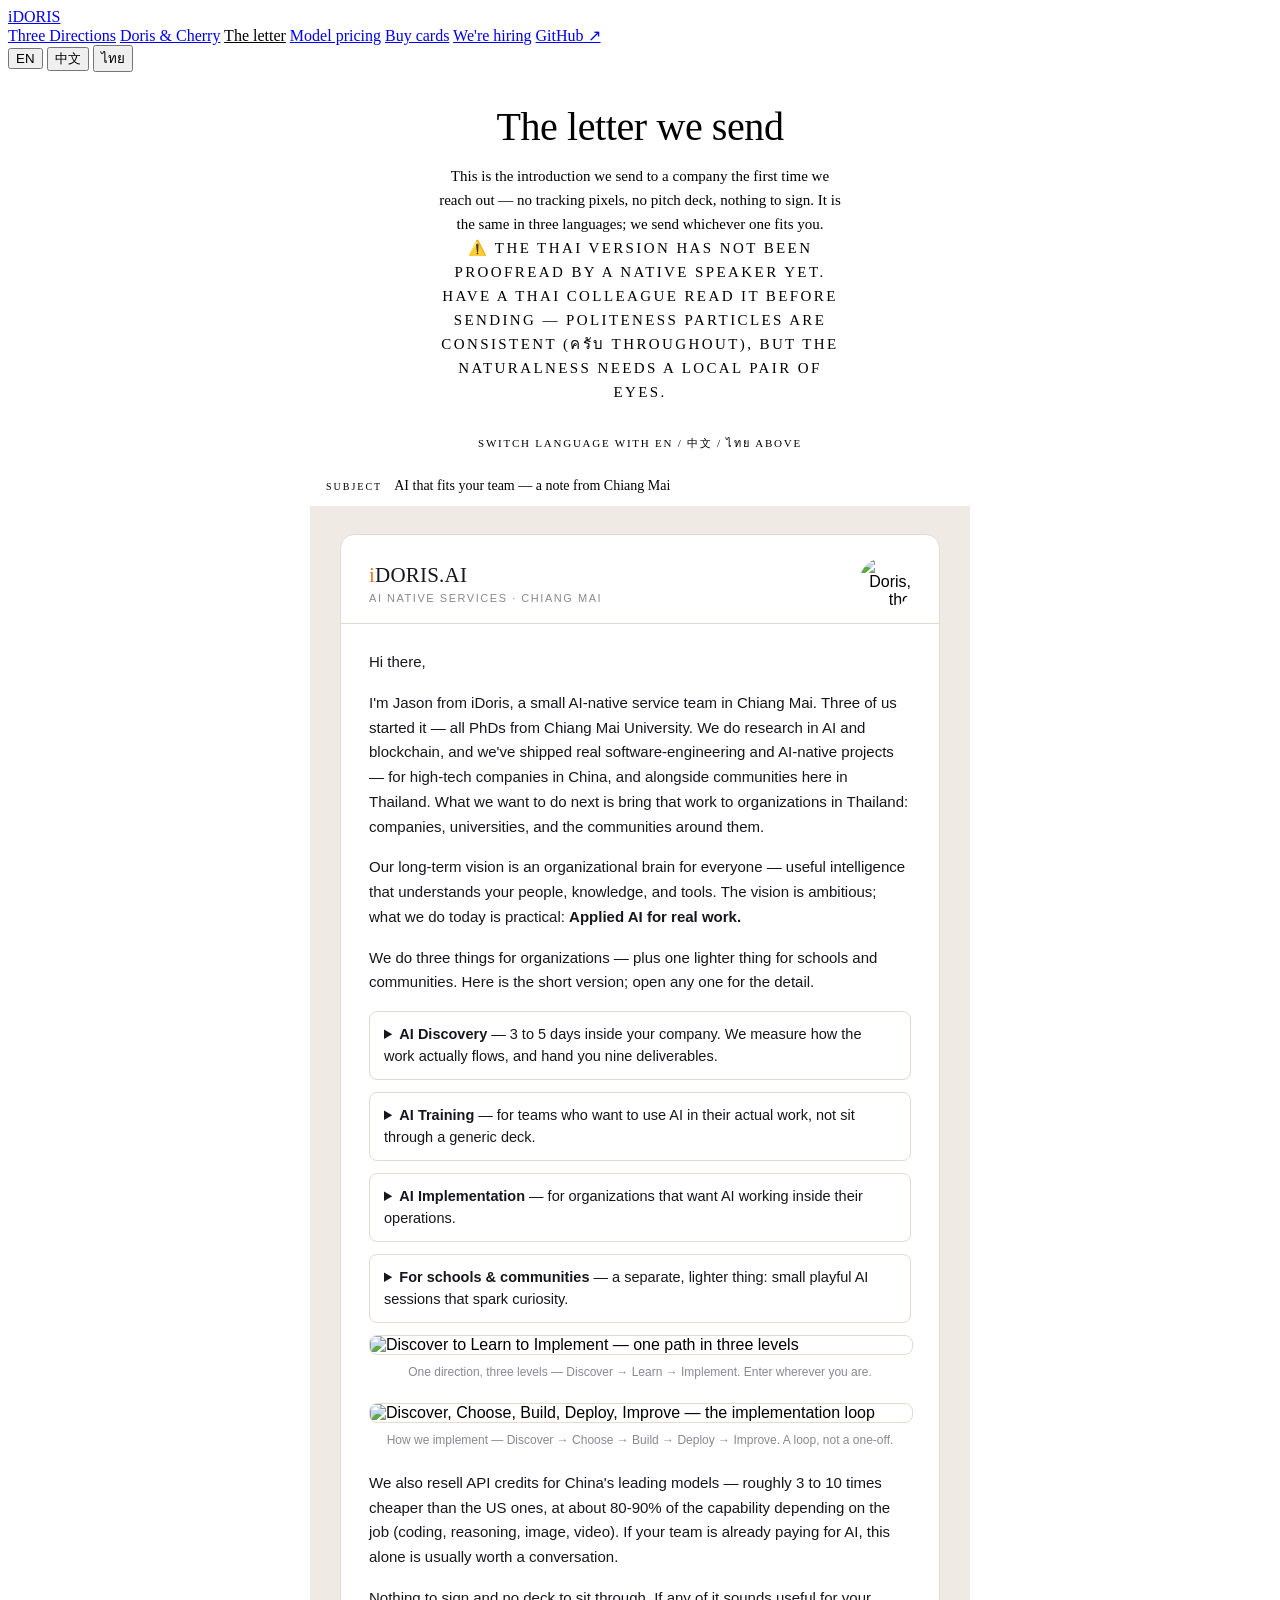
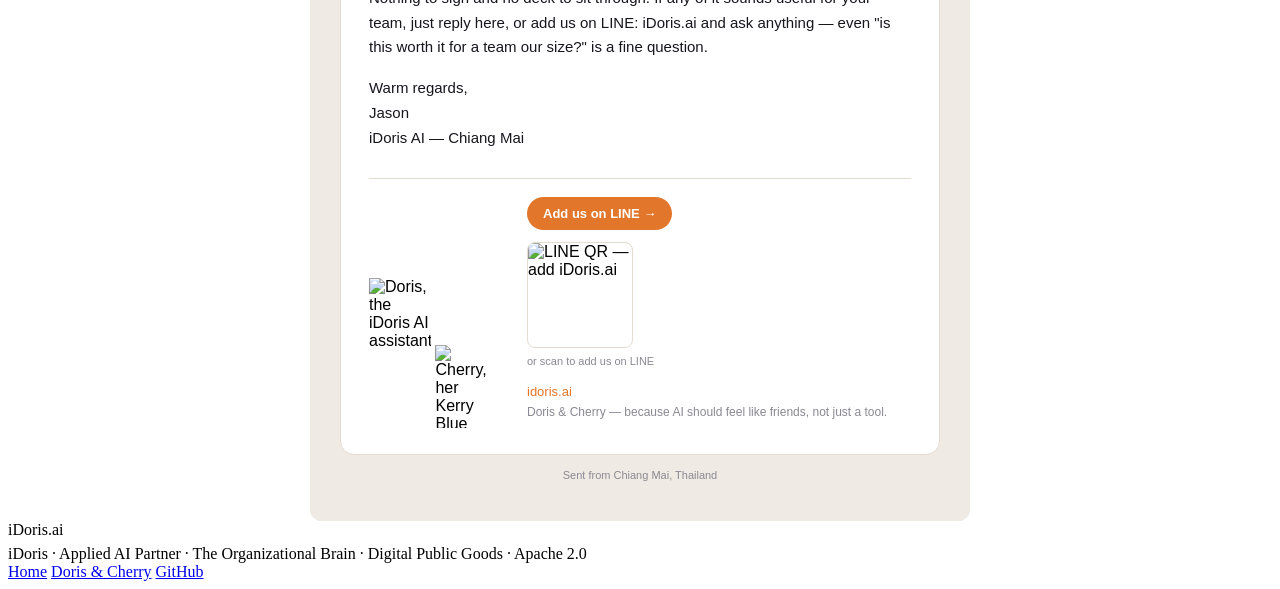
==== commit d2449116: "自审:信里说「三件事」而实际四块 —— 是我自己刚制造的不一致 对抗式自审抓到的。加完「给学校与社区」那一块之后,三封信开头都还写着 「我们做三件事」/「We do three things」/「เร" ====
--- a/site/hello/index.html
+++ b/site/hello/index.html
@@ -132,7 +132,7 @@
 
     &lt;!-- 正文 --&gt;
     &lt;tr&gt;&lt;td style=&quot;padding:26px 28px 6px&quot;&gt;
-      &lt;p style=&quot;margin:0 0 16px;color:#16161D;font-size:15px;line-height:1.65&quot;&gt;Hi there,&lt;/p&gt;&lt;p style=&quot;margin:0 0 16px;color:#16161D;font-size:15px;line-height:1.65&quot;&gt;I&#x27;m Jason from iDoris, a small AI-native service team in Chiang Mai. Three of us started it — all PhDs from Chiang Mai University. We do research in AI and blockchain, and we&#x27;ve shipped real software-engineering and AI-native projects — for high-tech companies in China, and alongside communities here in Thailand. What we want to do next is bring that work to organizations in Thailand: companies, universities, and the communities around them.&lt;/p&gt;&lt;p style=&quot;margin:0 0 16px;color:#16161D;font-size:15px;line-height:1.65&quot;&gt;Our long-term vision is an organizational brain for everyone — useful intelligence that understands your people, knowledge, and tools. The vision is ambitious; what we do today is practical: &lt;strong style=&quot;color:#16161D;font-weight:600&quot;&gt;Applied AI for real work.&lt;/strong&gt;&lt;/p&gt;&lt;p style=&quot;margin:0 0 16px;color:#16161D;font-size:15px;line-height:1.65&quot;&gt;We do three things. Here is the short version — open any one for the detail.&lt;/p&gt;&lt;details style=&quot;margin:0 0 12px;border:1px solid #E2DBD0;border-radius:8px;background:#FFFFFF&quot;&gt;&lt;summary style=&quot;cursor:pointer;padding:11px 14px;color:#16161D;font-size:14.5px;line-height:1.55&quot;&gt;&lt;strong style=&quot;color:#16161D;font-weight:600&quot;&gt;AI Discovery&lt;/strong&gt; — 3 to 5 days inside your company. We measure how the work actually flows, and hand you nine deliverables.&lt;/summary&gt;&lt;div style=&quot;padding:2px 14px 14px;color:#16161D;font-size:14px;line-height:1.65&quot;&gt;We interview the owner one-on-one, sit beside the people doing the job and watch them do it, and put a number on how many hours a year go into repetitive work — almost nobody knows that number. You get a workflow map with measured timings, a pain inventory costed in annual hours, the top three use cases scored on impact, effort and risk, a working prototype on your own data, a data-privacy assessment, and a 90-day roadmap. &lt;strong style=&quot;color:#16161D;font-weight:600&quot;&gt;If the honest answer is that you should not be doing AI yet, we write that down and say so.&lt;/strong&gt;&lt;/div&gt;&lt;/details&gt;&lt;details style=&quot;margin:0 0 12px;border:1px solid #E2DBD0;border-radius:8px;background:#FFFFFF&quot;&gt;&lt;summary style=&quot;cursor:pointer;padding:11px 14px;color:#16161D;font-size:14.5px;line-height:1.55&quot;&gt;&lt;strong style=&quot;color:#16161D;font-weight:600&quot;&gt;AI Training&lt;/strong&gt; — for teams who want to use AI in their actual work, not sit through a generic deck.&lt;/summary&gt;&lt;div style=&quot;padding:2px 14px 14px;color:#16161D;font-size:14px;line-height:1.65&quot;&gt;Hands-on sessions built around the work your people already do — content, social media, internal knowledge, customer communication, simple agents, everyday automation. We pick one useful example and build the first version together, so your team learns to operate, maintain, and improve it. The goal is internal capability, not permanent dependence on a trainer.&lt;/div&gt;&lt;/details&gt;&lt;details style=&quot;margin:0 0 12px;border:1px solid #E2DBD0;border-radius:8px;background:#FFFFFF&quot;&gt;&lt;summary style=&quot;cursor:pointer;padding:11px 14px;color:#16161D;font-size:14.5px;line-height:1.55&quot;&gt;&lt;strong style=&quot;color:#16161D;font-weight:600&quot;&gt;AI Implementation&lt;/strong&gt; — for organizations that want AI working inside their operations.&lt;/summary&gt;&lt;div style=&quot;padding:2px 14px 14px;color:#16161D;font-size:14px;line-height:1.65&quot;&gt;We sit with the people doing the job, find the step where AI creates real value, then use what works and build what is missing. We do not begin by selling you a platform; we begin with the work. Most of what teams need falls into four components we have already designed: &lt;strong style=&quot;color:#16161D;font-weight:600&quot;&gt;Voice&lt;/strong&gt; (speech to text, running on your own machine so recordings never leave it), &lt;strong style=&quot;color:#16161D;font-weight:600&quot;&gt;Documents&lt;/strong&gt; (extract, translate, summarize, compare — every claim clicking back to the exact passage), &lt;strong style=&quot;color:#16161D;font-weight:600&quot;&gt;Creative&lt;/strong&gt; (Thai/English copy, length counted by each platform&amp;#8217;s real rules), and &lt;strong style=&quot;color:#16161D;font-weight:600&quot;&gt;Assistant&lt;/strong&gt; (meeting to minutes to tasks, with a human approving before anything goes out).&lt;/div&gt;&lt;/details&gt;&lt;details style=&quot;margin:0 0 12px;border:1px solid #E2DBD0;border-radius:8px;background:#FFFFFF&quot;&gt;&lt;summary style=&quot;cursor:pointer;padding:11px 14px;color:#16161D;font-size:14.5px;line-height:1.55&quot;&gt;&lt;strong style=&quot;color:#16161D;font-weight:600&quot;&gt;For schools &amp;amp; communities&lt;/strong&gt; — a separate, lighter thing: small playful AI sessions that spark curiosity.&lt;/summary&gt;&lt;div style=&quot;padding:2px 14px 14px;color:#16161D;font-size:14px;line-height:1.65&quot;&gt;Creative AI activities, beginner AI-coding sessions, classroom kits, hackathon formats. AI carries the complexity in the background, so a meaningful session runs in an afternoon with almost any age group. This is not the Discovery sprint above — it is a first useful experience with AI, not a paid engagement.&lt;/div&gt;&lt;/details&gt;&lt;div style=&quot;margin:10px 0 22px&quot;&gt;&lt;img src=&quot;/assets/idoris-service-path.svg?v=1&quot; alt=&quot;Discover to Learn to Implement — one path in three levels&quot; style=&quot;display:block;width:100%;max-width:100%;height:auto;border:1px solid #E2DBD0;border-radius:8px&quot;&gt;&lt;div style=&quot;font-size:12px;color:#8A8892;line-height:1.5;padding-top:8px;text-align:center&quot;&gt;One direction, three levels — Discover &amp;rarr; Learn &amp;rarr; Implement. Enter wherever you are.&lt;/div&gt;&lt;/div&gt;&lt;div style=&quot;margin:10px 0 22px&quot;&gt;&lt;img src=&quot;/assets/idoris-implementation-cycle.svg?v=1&quot; alt=&quot;Discover, Choose, Build, Deploy, Improve — the implementation loop&quot; style=&quot;display:block;width:100%;max-width:100%;height:auto;border:1px solid #E2DBD0;border-radius:8px&quot;&gt;&lt;div style=&quot;font-size:12px;color:#8A8892;line-height:1.5;padding-top:8px;text-align:center&quot;&gt;How we implement — Discover &amp;rarr; Choose &amp;rarr; Build &amp;rarr; Deploy &amp;rarr; Improve. A loop, not a one-off.&lt;/div&gt;&lt;/div&gt;&lt;p style=&quot;margin:0 0 16px;color:#16161D;font-size:15px;line-height:1.65&quot;&gt;We also resell API credits for China&#x27;s leading models — roughly 3 to 10 times cheaper than the US ones, at about 80-90% of the capability depending on the job (coding, reasoning, image, video). If your team is already paying for AI, this alone is usually worth a conversation.&lt;/p&gt;&lt;p style=&quot;margin:0 0 16px;color:#16161D;font-size:15px;line-height:1.65&quot;&gt;Nothing to sign and no deck to sit through. If any of it sounds useful for your team, just reply here, or add us on LINE: iDoris.ai and ask anything — even &amp;quot;is this worth it for a team our size?&amp;quot; is a fine question.&lt;/p&gt;&lt;p style=&quot;margin:0 0 16px;color:#16161D;font-size:15px;line-height:1.65&quot;&gt;Warm regards,&lt;br&gt;Jason&lt;br&gt;iDoris AI — Chiang Mai&lt;/p&gt;
+      &lt;p style=&quot;margin:0 0 16px;color:#16161D;font-size:15px;line-height:1.65&quot;&gt;Hi there,&lt;/p&gt;&lt;p style=&quot;margin:0 0 16px;color:#16161D;font-size:15px;line-height:1.65&quot;&gt;I&#x27;m Jason from iDoris, a small AI-native service team in Chiang Mai. Three of us started it — all PhDs from Chiang Mai University. We do research in AI and blockchain, and we&#x27;ve shipped real software-engineering and AI-native projects — for high-tech companies in China, and alongside communities here in Thailand. What we want to do next is bring that work to organizations in Thailand: companies, universities, and the communities around them.&lt;/p&gt;&lt;p style=&quot;margin:0 0 16px;color:#16161D;font-size:15px;line-height:1.65&quot;&gt;Our long-term vision is an organizational brain for everyone — useful intelligence that understands your people, knowledge, and tools. The vision is ambitious; what we do today is practical: &lt;strong style=&quot;color:#16161D;font-weight:600&quot;&gt;Applied AI for real work.&lt;/strong&gt;&lt;/p&gt;&lt;p style=&quot;margin:0 0 16px;color:#16161D;font-size:15px;line-height:1.65&quot;&gt;We do three things for organizations — plus one lighter thing for schools and communities. Here is the short version; open any one for the detail.&lt;/p&gt;&lt;details style=&quot;margin:0 0 12px;border:1px solid #E2DBD0;border-radius:8px;background:#FFFFFF&quot;&gt;&lt;summary style=&quot;cursor:pointer;padding:11px 14px;color:#16161D;font-size:14.5px;line-height:1.55&quot;&gt;&lt;strong style=&quot;color:#16161D;font-weight:600&quot;&gt;AI Discovery&lt;/strong&gt; — 3 to 5 days inside your company. We measure how the work actually flows, and hand you nine deliverables.&lt;/summary&gt;&lt;div style=&quot;padding:2px 14px 14px;color:#16161D;font-size:14px;line-height:1.65&quot;&gt;We interview the owner one-on-one, sit beside the people doing the job and watch them do it, and put a number on how many hours a year go into repetitive work — almost nobody knows that number. You get a workflow map with measured timings, a pain inventory costed in annual hours, the top three use cases scored on impact, effort and risk, a working prototype on your own data, a data-privacy assessment, and a 90-day roadmap. &lt;strong style=&quot;color:#16161D;font-weight:600&quot;&gt;If the honest answer is that you should not be doing AI yet, we write that down and say so.&lt;/strong&gt;&lt;/div&gt;&lt;/details&gt;&lt;details style=&quot;margin:0 0 12px;border:1px solid #E2DBD0;border-radius:8px;background:#FFFFFF&quot;&gt;&lt;summary style=&quot;cursor:pointer;padding:11px 14px;color:#16161D;font-size:14.5px;line-height:1.55&quot;&gt;&lt;strong style=&quot;color:#16161D;font-weight:600&quot;&gt;AI Training&lt;/strong&gt; — for teams who want to use AI in their actual work, not sit through a generic deck.&lt;/summary&gt;&lt;div style=&quot;padding:2px 14px 14px;color:#16161D;font-size:14px;line-height:1.65&quot;&gt;Hands-on sessions built around the work your people already do — content, social media, internal knowledge, customer communication, simple agents, everyday automation. We pick one useful example and build the first version together, so your team learns to operate, maintain, and improve it. The goal is internal capability, not permanent dependence on a trainer.&lt;/div&gt;&lt;/details&gt;&lt;details style=&quot;margin:0 0 12px;border:1px solid #E2DBD0;border-radius:8px;background:#FFFFFF&quot;&gt;&lt;summary style=&quot;cursor:pointer;padding:11px 14px;color:#16161D;font-size:14.5px;line-height:1.55&quot;&gt;&lt;strong style=&quot;color:#16161D;font-weight:600&quot;&gt;AI Implementation&lt;/strong&gt; — for organizations that want AI working inside their operations.&lt;/summary&gt;&lt;div style=&quot;padding:2px 14px 14px;color:#16161D;font-size:14px;line-height:1.65&quot;&gt;We sit with the people doing the job, find the step where AI creates real value, then use what works and build what is missing. We do not begin by selling you a platform; we begin with the work. Most of what teams need falls into four components we have already designed: &lt;strong style=&quot;color:#16161D;font-weight:600&quot;&gt;Voice&lt;/strong&gt; (speech to text, running on your own machine so recordings never leave it), &lt;strong style=&quot;color:#16161D;font-weight:600&quot;&gt;Documents&lt;/strong&gt; (extract, translate, summarize, compare — every claim clicking back to the exact passage), &lt;strong style=&quot;color:#16161D;font-weight:600&quot;&gt;Creative&lt;/strong&gt; (Thai/English copy, length counted by each platform&amp;#8217;s real rules), and &lt;strong style=&quot;color:#16161D;font-weight:600&quot;&gt;Assistant&lt;/strong&gt; (meeting to minutes to tasks, with a human approving before anything goes out).&lt;/div&gt;&lt;/details&gt;&lt;details style=&quot;margin:0 0 12px;border:1px solid #E2DBD0;border-radius:8px;background:#FFFFFF&quot;&gt;&lt;summary style=&quot;cursor:pointer;padding:11px 14px;color:#16161D;font-size:14.5px;line-height:1.55&quot;&gt;&lt;strong style=&quot;color:#16161D;font-weight:600&quot;&gt;For schools &amp;amp; communities&lt;/strong&gt; — a separate, lighter thing: small playful AI sessions that spark curiosity.&lt;/summary&gt;&lt;div style=&quot;padding:2px 14px 14px;color:#16161D;font-size:14px;line-height:1.65&quot;&gt;Creative AI activities, beginner AI-coding sessions, classroom kits, hackathon formats. AI carries the complexity in the background, so a meaningful session runs in an afternoon with almost any age group. This is not the Discovery sprint above — it is a first useful experience with AI, not a paid engagement.&lt;/div&gt;&lt;/details&gt;&lt;div style=&quot;margin:10px 0 22px&quot;&gt;&lt;img src=&quot;/assets/idoris-service-path.svg?v=1&quot; alt=&quot;Discover to Learn to Implement — one path in three levels&quot; style=&quot;display:block;width:100%;max-width:100%;height:auto;border:1px solid #E2DBD0;border-radius:8px&quot;&gt;&lt;div style=&quot;font-size:12px;color:#8A8892;line-height:1.5;padding-top:8px;text-align:center&quot;&gt;One direction, three levels — Discover &amp;rarr; Learn &amp;rarr; Implement. Enter wherever you are.&lt;/div&gt;&lt;/div&gt;&lt;div style=&quot;margin:10px 0 22px&quot;&gt;&lt;img src=&quot;/assets/idoris-implementation-cycle.svg?v=1&quot; alt=&quot;Discover, Choose, Build, Deploy, Improve — the implementation loop&quot; style=&quot;display:block;width:100%;max-width:100%;height:auto;border:1px solid #E2DBD0;border-radius:8px&quot;&gt;&lt;div style=&quot;font-size:12px;color:#8A8892;line-height:1.5;padding-top:8px;text-align:center&quot;&gt;How we implement — Discover &amp;rarr; Choose &amp;rarr; Build &amp;rarr; Deploy &amp;rarr; Improve. A loop, not a one-off.&lt;/div&gt;&lt;/div&gt;&lt;p style=&quot;margin:0 0 16px;color:#16161D;font-size:15px;line-height:1.65&quot;&gt;We also resell API credits for China&#x27;s leading models — roughly 3 to 10 times cheaper than the US ones, at about 80-90% of the capability depending on the job (coding, reasoning, image, video). If your team is already paying for AI, this alone is usually worth a conversation.&lt;/p&gt;&lt;p style=&quot;margin:0 0 16px;color:#16161D;font-size:15px;line-height:1.65&quot;&gt;Nothing to sign and no deck to sit through. If any of it sounds useful for your team, just reply here, or add us on LINE: iDoris.ai and ask anything — even &amp;quot;is this worth it for a team our size?&amp;quot; is a fine question.&lt;/p&gt;&lt;p style=&quot;margin:0 0 16px;color:#16161D;font-size:15px;line-height:1.65&quot;&gt;Warm regards,&lt;br&gt;Jason&lt;br&gt;iDoris AI — Chiang Mai&lt;/p&gt;
     &lt;/td&gt;&lt;/tr&gt;
 
     &lt;!-- 落款:Doris 与 Cherry 一同出镜 + 联系方式 --&gt;
@@ -226,7 +226,7 @@
 
     &lt;!-- 正文 --&gt;
     &lt;tr&gt;&lt;td style=&quot;padding:26px 28px 6px&quot;&gt;
-      &lt;p style=&quot;margin:0 0 16px;color:#16161D;font-size:15px;line-height:1.65&quot;&gt;您好,&lt;/p&gt;&lt;p style=&quot;margin:0 0 16px;color:#16161D;font-size:15px;line-height:1.65&quot;&gt;我是 iDoris 的 Jason。我们是清迈的一支 AI 服务小团队,三位创始人都是清迈大学的博士。&lt;br&gt;我们做 AI 与区块链方向的研究,也交付过真实的软件工程与 AI Native 项目 —— 客户是&lt;br&gt;中国的高科技企业,在泰国这边则是和本地社区一起做的。接下来我们想把这件事带给&lt;br&gt;泰国的组织:企业、大学,以及它们周围的社区。&lt;/p&gt;&lt;p style=&quot;margin:0 0 16px;color:#16161D;font-size:15px;line-height:1.65&quot;&gt;我们的长期愿景，是为每个组织造一个大脑——一种真正懂你的人、你的知识与工具的智能。愿景很大；今天做的事很实在：&lt;strong style=&quot;color:#16161D;font-weight:600&quot;&gt;把 AI 用在真实工作里。&lt;/strong&gt;&lt;/p&gt;&lt;p style=&quot;margin:0 0 16px;color:#16161D;font-size:15px;line-height:1.65&quot;&gt;我们做三件事。下面是简版，想看细节点开任意一项。&lt;/p&gt;&lt;details style=&quot;margin:0 0 12px;border:1px solid #E2DBD0;border-radius:8px;background:#FFFFFF&quot;&gt;&lt;summary style=&quot;cursor:pointer;padding:11px 14px;color:#16161D;font-size:14.5px;line-height:1.55&quot;&gt;&lt;strong style=&quot;color:#16161D;font-weight:600&quot;&gt;AI Discovery（发现冲刺）&lt;/strong&gt; —— 3 到 5 个工作日，进您的公司，把真实的工作流程量出来，交九项东西。&lt;/summary&gt;&lt;div style=&quot;padding:2px 14px 14px;color:#16161D;font-size:14px;line-height:1.65&quot;&gt;我们 1 对 1 访谈老板，坐到做事的人旁边看他们实际做一遍，并把「一年有多少小时花在重复劳动上」这个数算出来 —— 几乎没人知道这个数字。您拿到的是：带实测耗时的工作流地图、每条折算成年化工时与成本的痛点清单、按 Impact × Effort × Risk 排过序的 Top 3 用例、一个用您自己数据跑起来的原型、数据与隐私风险评估，以及 30/60/90 三段路线图。&lt;strong style=&quot;color:#16161D;font-weight:600&quot;&gt;如果诚实的答案是「你们现在还不该做 AI」，我们会白纸黑字写下来，并当面说。&lt;/strong&gt;&lt;/div&gt;&lt;/details&gt;&lt;details style=&quot;margin:0 0 12px;border:1px solid #E2DBD0;border-radius:8px;background:#FFFFFF&quot;&gt;&lt;summary style=&quot;cursor:pointer;padding:11px 14px;color:#16161D;font-size:14.5px;line-height:1.55&quot;&gt;&lt;strong style=&quot;color:#16161D;font-weight:600&quot;&gt;AI Training（培训）&lt;/strong&gt; —— 面向想在真实工作里用上 AI 的团队，不是来听一套通用 slide。&lt;/summary&gt;&lt;div style=&quot;padding:2px 14px 14px;color:#16161D;font-size:14px;line-height:1.65&quot;&gt;围绕你的人本来就在做的工作做实操：内容生产、社交媒体、内部知识、客户沟通、简单 agent、日常自动化。我们挑一个有用的例子，陪你们把第一版搭出来，让团队学会自己运营、维护、改进。目标是内部能力，而不是长期依赖一个培训师。&lt;/div&gt;&lt;/details&gt;&lt;details style=&quot;margin:0 0 12px;border:1px solid #E2DBD0;border-radius:8px;background:#FFFFFF&quot;&gt;&lt;summary style=&quot;cursor:pointer;padding:11px 14px;color:#16161D;font-size:14.5px;line-height:1.55&quot;&gt;&lt;strong style=&quot;color:#16161D;font-weight:600&quot;&gt;AI Implementation（落地）&lt;/strong&gt; —— 面向想让 AI 真正在业务里运转的组织。&lt;/summary&gt;&lt;div style=&quot;padding:2px 14px 14px;color:#16161D;font-size:14px;line-height:1.65&quot;&gt;我们坐进做事的人中间，找出那个 AI 能创造真实价值的环节，然后——现成的就用现成的，缺的才自己造。我们不上来就卖你一个平台，我们从工作本身开始。大多数团队要的东西落在我们已经设计好的四个组件里：&lt;strong style=&quot;color:#16161D;font-weight:600&quot;&gt;Voice&lt;/strong&gt;（语音转文字，模型跑在您自己的机器上，录音不出门）、&lt;strong style=&quot;color:#16161D;font-weight:600&quot;&gt;Documents&lt;/strong&gt;（抽取、翻译、摘要、对比，每条结论都能点回原文那一段）、&lt;strong style=&quot;color:#16161D;font-weight:600&quot;&gt;Creative&lt;/strong&gt;（泰英双语文案，字数按各平台真实规则算）、&lt;strong style=&quot;color:#16161D;font-weight:600&quot;&gt;Assistant&lt;/strong&gt;（会议 → 纪要 → 任务，发出去之前必须有人点头）。&lt;/div&gt;&lt;/details&gt;&lt;details style=&quot;margin:0 0 12px;border:1px solid #E2DBD0;border-radius:8px;background:#FFFFFF&quot;&gt;&lt;summary style=&quot;cursor:pointer;padding:11px 14px;color:#16161D;font-size:14.5px;line-height:1.55&quot;&gt;&lt;strong style=&quot;color:#16161D;font-weight:600&quot;&gt;给学校与社区&lt;/strong&gt; —— 另一件更轻的事：小而好玩的 AI 活动，勾起好奇心。&lt;/summary&gt;&lt;div style=&quot;padding:2px 14px 14px;color:#16161D;font-size:14px;line-height:1.65&quot;&gt;创意 AI 活动、AI 编程入门、课堂工具包、黑客松形式。重活由 AI 在后台扛着，所以一场有意义的活动一个下午就能办完，几乎适用任何年龄。这跟上面那个 Discovery 冲刺不是一回事 —— 它是一次有用的 AI 初体验，不是付费项目。&lt;/div&gt;&lt;/details&gt;&lt;div style=&quot;margin:10px 0 22px&quot;&gt;&lt;img src=&quot;/assets/idoris-service-path.svg?v=1&quot; alt=&quot;发现 → 学会 → 落地，一条路的三个层级&quot; style=&quot;display:block;width:100%;max-width:100%;height:auto;border:1px solid #E2DBD0;border-radius:8px&quot;&gt;&lt;div style=&quot;font-size:12px;color:#8A8892;line-height:1.5;padding-top:8px;text-align:center&quot;&gt;一个方向，三个层级 —— 发现 &amp;rarr; 学会 &amp;rarr; 落地。从你现在所处的位置进入即可。&lt;/div&gt;&lt;/div&gt;&lt;div style=&quot;margin:10px 0 22px&quot;&gt;&lt;img src=&quot;/assets/idoris-implementation-cycle.svg?v=1&quot; alt=&quot;发现、选型、搭建、上线、改进——落地闭环&quot; style=&quot;display:block;width:100%;max-width:100%;height:auto;border:1px solid #E2DBD0;border-radius:8px&quot;&gt;&lt;div style=&quot;font-size:12px;color:#8A8892;line-height:1.5;padding-top:8px;text-align:center&quot;&gt;我们如何落地 —— 发现 &amp;rarr; 选型 &amp;rarr; 搭建 &amp;rarr; 上线 &amp;rarr; 改进。是一个循环，不是一锤子买卖。&lt;/div&gt;&lt;/div&gt;&lt;p style=&quot;margin:0 0 16px;color:#16161D;font-size:15px;line-height:1.65&quot;&gt;我们同时代理中国头部大模型的 API 额度 —— 比美国模型便宜大约 3 到 10 倍,能力按任务类型&lt;br&gt;(写代码、推理、图像、视频)大致相当于八到九成。如果贵司本来就在为 AI 付费,单这一项通常就值得聊一聊。&lt;/p&gt;&lt;p style=&quot;margin:0 0 16px;color:#16161D;font-size:15px;line-height:1.65&quot;&gt;没有合同要签,也没有 slide 要听。如果其中哪一项对贵司有用,直接回这封邮件,&lt;br&gt;或者加我们的 LINE:iDoris.ai 随便问 —— 哪怕问一句「我们这个规模的团队值得做吗」也完全可以。&lt;/p&gt;&lt;p style=&quot;margin:0 0 16px;color:#16161D;font-size:15px;line-height:1.65&quot;&gt;顺祝商祺&lt;br&gt;Jason&lt;br&gt;iDoris AI —— 清迈&lt;/p&gt;
+      &lt;p style=&quot;margin:0 0 16px;color:#16161D;font-size:15px;line-height:1.65&quot;&gt;您好,&lt;/p&gt;&lt;p style=&quot;margin:0 0 16px;color:#16161D;font-size:15px;line-height:1.65&quot;&gt;我是 iDoris 的 Jason。我们是清迈的一支 AI 服务小团队,三位创始人都是清迈大学的博士。&lt;br&gt;我们做 AI 与区块链方向的研究,也交付过真实的软件工程与 AI Native 项目 —— 客户是&lt;br&gt;中国的高科技企业,在泰国这边则是和本地社区一起做的。接下来我们想把这件事带给&lt;br&gt;泰国的组织:企业、大学,以及它们周围的社区。&lt;/p&gt;&lt;p style=&quot;margin:0 0 16px;color:#16161D;font-size:15px;line-height:1.65&quot;&gt;我们的长期愿景，是为每个组织造一个大脑——一种真正懂你的人、你的知识与工具的智能。愿景很大；今天做的事很实在：&lt;strong style=&quot;color:#16161D;font-weight:600&quot;&gt;把 AI 用在真实工作里。&lt;/strong&gt;&lt;/p&gt;&lt;p style=&quot;margin:0 0 16px;color:#16161D;font-size:15px;line-height:1.65&quot;&gt;我们为组织做三件事 —— 另外还有一件更轻的，是给学校与社区的。下面是简版，想看细节点开任意一项。&lt;/p&gt;&lt;details style=&quot;margin:0 0 12px;border:1px solid #E2DBD0;border-radius:8px;background:#FFFFFF&quot;&gt;&lt;summary style=&quot;cursor:pointer;padding:11px 14px;color:#16161D;font-size:14.5px;line-height:1.55&quot;&gt;&lt;strong style=&quot;color:#16161D;font-weight:600&quot;&gt;AI Discovery（发现冲刺）&lt;/strong&gt; —— 3 到 5 个工作日，进您的公司，把真实的工作流程量出来，交九项东西。&lt;/summary&gt;&lt;div style=&quot;padding:2px 14px 14px;color:#16161D;font-size:14px;line-height:1.65&quot;&gt;我们 1 对 1 访谈老板，坐到做事的人旁边看他们实际做一遍，并把「一年有多少小时花在重复劳动上」这个数算出来 —— 几乎没人知道这个数字。您拿到的是：带实测耗时的工作流地图、每条折算成年化工时与成本的痛点清单、按 Impact × Effort × Risk 排过序的 Top 3 用例、一个用您自己数据跑起来的原型、数据与隐私风险评估，以及 30/60/90 三段路线图。&lt;strong style=&quot;color:#16161D;font-weight:600&quot;&gt;如果诚实的答案是「你们现在还不该做 AI」，我们会白纸黑字写下来，并当面说。&lt;/strong&gt;&lt;/div&gt;&lt;/details&gt;&lt;details style=&quot;margin:0 0 12px;border:1px solid #E2DBD0;border-radius:8px;background:#FFFFFF&quot;&gt;&lt;summary style=&quot;cursor:pointer;padding:11px 14px;color:#16161D;font-size:14.5px;line-height:1.55&quot;&gt;&lt;strong style=&quot;color:#16161D;font-weight:600&quot;&gt;AI Training（培训）&lt;/strong&gt; —— 面向想在真实工作里用上 AI 的团队，不是来听一套通用 slide。&lt;/summary&gt;&lt;div style=&quot;padding:2px 14px 14px;color:#16161D;font-size:14px;line-height:1.65&quot;&gt;围绕你的人本来就在做的工作做实操：内容生产、社交媒体、内部知识、客户沟通、简单 agent、日常自动化。我们挑一个有用的例子，陪你们把第一版搭出来，让团队学会自己运营、维护、改进。目标是内部能力，而不是长期依赖一个培训师。&lt;/div&gt;&lt;/details&gt;&lt;details style=&quot;margin:0 0 12px;border:1px solid #E2DBD0;border-radius:8px;background:#FFFFFF&quot;&gt;&lt;summary style=&quot;cursor:pointer;padding:11px 14px;color:#16161D;font-size:14.5px;line-height:1.55&quot;&gt;&lt;strong style=&quot;color:#16161D;font-weight:600&quot;&gt;AI Implementation（落地）&lt;/strong&gt; —— 面向想让 AI 真正在业务里运转的组织。&lt;/summary&gt;&lt;div style=&quot;padding:2px 14px 14px;color:#16161D;font-size:14px;line-height:1.65&quot;&gt;我们坐进做事的人中间，找出那个 AI 能创造真实价值的环节，然后——现成的就用现成的，缺的才自己造。我们不上来就卖你一个平台，我们从工作本身开始。大多数团队要的东西落在我们已经设计好的四个组件里：&lt;strong style=&quot;color:#16161D;font-weight:600&quot;&gt;Voice&lt;/strong&gt;（语音转文字，模型跑在您自己的机器上，录音不出门）、&lt;strong style=&quot;color:#16161D;font-weight:600&quot;&gt;Documents&lt;/strong&gt;（抽取、翻译、摘要、对比，每条结论都能点回原文那一段）、&lt;strong style=&quot;color:#16161D;font-weight:600&quot;&gt;Creative&lt;/strong&gt;（泰英双语文案，字数按各平台真实规则算）、&lt;strong style=&quot;color:#16161D;font-weight:600&quot;&gt;Assistant&lt;/strong&gt;（会议 → 纪要 → 任务，发出去之前必须有人点头）。&lt;/div&gt;&lt;/details&gt;&lt;details style=&quot;margin:0 0 12px;border:1px solid #E2DBD0;border-radius:8px;background:#FFFFFF&quot;&gt;&lt;summary style=&quot;cursor:pointer;padding:11px 14px;color:#16161D;font-size:14.5px;line-height:1.55&quot;&gt;&lt;strong style=&quot;color:#16161D;font-weight:600&quot;&gt;给学校与社区&lt;/strong&gt; —— 另一件更轻的事：小而好玩的 AI 活动，勾起好奇心。&lt;/summary&gt;&lt;div style=&quot;padding:2px 14px 14px;color:#16161D;font-size:14px;line-height:1.65&quot;&gt;创意 AI 活动、AI 编程入门、课堂工具包、黑客松形式。重活由 AI 在后台扛着，所以一场有意义的活动一个下午就能办完，几乎适用任何年龄。这跟上面那个 Discovery 冲刺不是一回事 —— 它是一次有用的 AI 初体验，不是付费项目。&lt;/div&gt;&lt;/details&gt;&lt;div style=&quot;margin:10px 0 22px&quot;&gt;&lt;img src=&quot;/assets/idoris-service-path.svg?v=1&quot; alt=&quot;发现 → 学会 → 落地，一条路的三个层级&quot; style=&quot;display:block;width:100%;max-width:100%;height:auto;border:1px solid #E2DBD0;border-radius:8px&quot;&gt;&lt;div style=&quot;font-size:12px;color:#8A8892;line-height:1.5;padding-top:8px;text-align:center&quot;&gt;一个方向，三个层级 —— 发现 &amp;rarr; 学会 &amp;rarr; 落地。从你现在所处的位置进入即可。&lt;/div&gt;&lt;/div&gt;&lt;div style=&quot;margin:10px 0 22px&quot;&gt;&lt;img src=&quot;/assets/idoris-implementation-cycle.svg?v=1&quot; alt=&quot;发现、选型、搭建、上线、改进——落地闭环&quot; style=&quot;display:block;width:100%;max-width:100%;height:auto;border:1px solid #E2DBD0;border-radius:8px&quot;&gt;&lt;div style=&quot;font-size:12px;color:#8A8892;line-height:1.5;padding-top:8px;text-align:center&quot;&gt;我们如何落地 —— 发现 &amp;rarr; 选型 &amp;rarr; 搭建 &amp;rarr; 上线 &amp;rarr; 改进。是一个循环，不是一锤子买卖。&lt;/div&gt;&lt;/div&gt;&lt;p style=&quot;margin:0 0 16px;color:#16161D;font-size:15px;line-height:1.65&quot;&gt;我们同时代理中国头部大模型的 API 额度 —— 比美国模型便宜大约 3 到 10 倍,能力按任务类型&lt;br&gt;(写代码、推理、图像、视频)大致相当于八到九成。如果贵司本来就在为 AI 付费,单这一项通常就值得聊一聊。&lt;/p&gt;&lt;p style=&quot;margin:0 0 16px;color:#16161D;font-size:15px;line-height:1.65&quot;&gt;没有合同要签,也没有 slide 要听。如果其中哪一项对贵司有用,直接回这封邮件,&lt;br&gt;或者加我们的 LINE:iDoris.ai 随便问 —— 哪怕问一句「我们这个规模的团队值得做吗」也完全可以。&lt;/p&gt;&lt;p style=&quot;margin:0 0 16px;color:#16161D;font-size:15px;line-height:1.65&quot;&gt;顺祝商祺&lt;br&gt;Jason&lt;br&gt;iDoris AI —— 清迈&lt;/p&gt;
     &lt;/td&gt;&lt;/tr&gt;
 
     &lt;!-- 落款:Doris 与 Cherry 一同出镜 + 联系方式 --&gt;
@@ -320,7 +320,7 @@
 
     &lt;!-- 正文 --&gt;
     &lt;tr&gt;&lt;td style=&quot;padding:26px 28px 6px&quot;&gt;
-      &lt;p style=&quot;margin:0 0 16px;color:#16161D;font-size:15px;line-height:1.65&quot;&gt;เรียน ท่าน&lt;/p&gt;&lt;p style=&quot;margin:0 0 16px;color:#16161D;font-size:15px;line-height:1.65&quot;&gt;ผมชื่อ Jason จาก iDoris ทีมเล็ก ๆ ด้านบริการ AI ในเชียงใหม่ครับ เราสามคนก่อตั้งขึ้นมา ทุกคนจบปริญญาเอกจากมหาวิทยาลัยเชียงใหม่ เราทำวิจัยด้าน AI และบล็อกเชน และเคยส่งมอบโปรเจกต์จริงทั้งด้านวิศวกรรมซอฟต์แวร์และ AI Native ให้กับบริษัทไฮเทคในประเทศจีน รวมถึงได้ทำงานร่วมกับชุมชนต่าง ๆ ในประเทศไทย สิ่งที่เราอยากทำต่อไปคือนำสิ่งเหล่านี้มาสู่องค์กรในประเทศไทย ทั้งบริษัท มหาวิทยาลัย และชุมชนรอบข้างครับ&lt;/p&gt;&lt;p style=&quot;margin:0 0 16px;color:#16161D;font-size:15px;line-height:1.65&quot;&gt;วิสัยทัศน์ระยะยาวของเราคือสมององค์กรสำหรับทุกคน — ปัญญาที่เข้าใจคน ความรู้ และเครื่องมือของคุณจริง ๆ วิสัยทัศน์นั้นใหญ่มาก แต่สิ่งที่เราทำวันนี้จับต้องได้: &lt;strong style=&quot;color:#16161D;font-weight:600&quot;&gt;นำ AI มาใช้กับงานจริง&lt;/strong&gt;&lt;/p&gt;&lt;p style=&quot;margin:0 0 16px;color:#16161D;font-size:15px;line-height:1.65&quot;&gt;เราทำอยู่ 3 อย่าง นี่คือฉบับย่อ — เปิดดูรายละเอียดได้ที่แต่ละหัวข้อครับ&lt;/p&gt;&lt;details style=&quot;margin:0 0 12px;border:1px solid #E2DBD0;border-radius:8px;background:#FFFFFF&quot;&gt;&lt;summary style=&quot;cursor:pointer;padding:11px 14px;color:#16161D;font-size:14.5px;line-height:1.55&quot;&gt;&lt;strong style=&quot;color:#16161D;font-weight:600&quot;&gt;AI Discovery (สปรินต์ค้นพบ)&lt;/strong&gt; — 3 ถึง 5 วันทำการ เข้าไปในองค์กรของท่าน วัดกระบวนการทำงานจริง และส่งมอบเก้ารายการครับ&lt;/summary&gt;&lt;div style=&quot;padding:2px 14px 14px;color:#16161D;font-size:14px;line-height:1.65&quot;&gt;เราสัมภาษณ์ผู้บริหารแบบตัวต่อตัว นั่งข้างคนที่ทำงานจริงและดูเขาทำหนึ่งรอบ แล้วคำนวณว่าในหนึ่งปีมีกี่ชั่วโมงที่หมดไปกับงานซ้ำ ๆ — แทบไม่มีใครรู้ตัวเลขนี้ครับ สิ่งที่ท่านจะได้รับ: แผนผังกระบวนการพร้อมเวลาที่วัดจริงในแต่ละขั้น รายการจุดเจ็บปวดที่แปลงเป็นชั่วโมงและต้นทุนต่อปี 3 use case แรกที่จัดลำดับด้วย Impact × Effort × Risk ต้นแบบที่รันได้จริงด้วยข้อมูลของท่านเอง การประเมินความเสี่ยงด้านข้อมูลและความเป็นส่วนตัว และแผน 90 วันแบ่งเป็นสามช่วง 30/60/90 &lt;strong style=&quot;color:#16161D;font-weight:600&quot;&gt;หากคำตอบที่ตรงไปตรงมาคือองค์กรของท่านยังไม่ควรทำ AI ตอนนี้ เราจะเขียนไว้เป็นลายลักษณ์อักษรและบอกท่านตรง ๆ ครับ&lt;/strong&gt;&lt;/div&gt;&lt;/details&gt;&lt;details style=&quot;margin:0 0 12px;border:1px solid #E2DBD0;border-radius:8px;background:#FFFFFF&quot;&gt;&lt;summary style=&quot;cursor:pointer;padding:11px 14px;color:#16161D;font-size:14.5px;line-height:1.55&quot;&gt;&lt;strong style=&quot;color:#16161D;font-weight:600&quot;&gt;AI Training (อบรม)&lt;/strong&gt; — สำหรับทีมที่อยากใช้ AI กับงานจริง ไม่ใช่มานั่งฟังสไลด์ทั่วไป&lt;/summary&gt;&lt;div style=&quot;padding:2px 14px 14px;color:#16161D;font-size:14px;line-height:1.65&quot;&gt;เซสชันลงมือทำที่สร้างขึ้นรอบงานที่คนของคุณทำอยู่แล้ว: การผลิตคอนเทนต์ โซเชียลมีเดีย ความรู้ภายใน การสื่อสารกับลูกค้า agent อย่างง่าย และระบบอัตโนมัติในงานประจำ เราเลือกตัวอย่างที่ใช้ได้จริงหนึ่งอย่างและสร้างเวอร์ชันแรกไปด้วยกัน เพื่อให้ทีมของคุณดูแล บำรุงรักษา และพัฒนาต่อเองได้ เป้าหมายคือความสามารถภายใน ไม่ใช่การพึ่งพาผู้อบรมไปตลอด&lt;/div&gt;&lt;/details&gt;&lt;details style=&quot;margin:0 0 12px;border:1px solid #E2DBD0;border-radius:8px;background:#FFFFFF&quot;&gt;&lt;summary style=&quot;cursor:pointer;padding:11px 14px;color:#16161D;font-size:14.5px;line-height:1.55&quot;&gt;&lt;strong style=&quot;color:#16161D;font-weight:600&quot;&gt;AI Implementation (นำไปใช้จริง)&lt;/strong&gt; — สำหรับองค์กรที่อยากให้ AI ทำงานอยู่ในการดำเนินงานจริง&lt;/summary&gt;&lt;div style=&quot;padding:2px 14px 14px;color:#16161D;font-size:14px;line-height:1.65&quot;&gt;เราเข้าไปนั่งกับคนที่ทำงานจริง หาขั้นตอนที่ AI สร้างคุณค่าได้จริง แล้วใช้ของที่มีอยู่ให้คุ้ม สร้างเฉพาะส่วนที่ขาด เราไม่ได้เริ่มด้วยการขายแพลตฟอร์ม เราเริ่มจากงานจริงครับ สิ่งที่ทีมส่วนใหญ่ต้องการอยู่ในสี่องค์ประกอบที่เราออกแบบไว้แล้ว: &lt;strong style=&quot;color:#16161D;font-weight:600&quot;&gt;Voice&lt;/strong&gt; (เสียงเป็นข้อความ โมเดลทำงานในเครื่องของท่าน เสียงไม่ออกไปไหน), &lt;strong style=&quot;color:#16161D;font-weight:600&quot;&gt;Documents&lt;/strong&gt; (สกัด แปล สรุป เปรียบเทียบ — ทุกข้อสรุปคลิกกลับไปดูต้นฉบับได้), &lt;strong style=&quot;color:#16161D;font-weight:600&quot;&gt;Creative&lt;/strong&gt; (คอนเทนต์ไทย-อังกฤษ นับความยาวตามกฎจริงของแต่ละแพลตฟอร์ม) และ &lt;strong style=&quot;color:#16161D;font-weight:600&quot;&gt;Assistant&lt;/strong&gt; (ประชุม → บันทึก → งาน โดยมีคนอนุมัติก่อนส่งออกเสมอ)&lt;/div&gt;&lt;/details&gt;&lt;details style=&quot;margin:0 0 12px;border:1px solid #E2DBD0;border-radius:8px;background:#FFFFFF&quot;&gt;&lt;summary style=&quot;cursor:pointer;padding:11px 14px;color:#16161D;font-size:14.5px;line-height:1.55&quot;&gt;&lt;strong style=&quot;color:#16161D;font-weight:600&quot;&gt;สำหรับโรงเรียนและชุมชน&lt;/strong&gt; — อีกสิ่งหนึ่งที่เบากว่า: กิจกรรม AI เล็ก ๆ ที่สนุกและจุดประกายความอยากรู้ครับ&lt;/summary&gt;&lt;div style=&quot;padding:2px 14px 14px;color:#16161D;font-size:14px;line-height:1.65&quot;&gt;กิจกรรม AI เชิงสร้างสรรค์ คลาสเขียนโค้ด AI เบื้องต้น ชุดสื่อในห้องเรียน และรูปแบบแฮกกาธอน โดยมี AI ทำงานหนักอยู่เบื้องหลัง กิจกรรมที่มีความหมายจึงจัดจบได้ในบ่ายเดียวและใช้ได้กับเด็กแทบทุกวัย สิ่งนี้ไม่ใช่สปรินต์ Discovery ข้างบนนะครับ — เป็นประสบการณ์แรกกับ AI ที่เป็นประโยชน์ ไม่ใช่งานที่มีค่าใช้จ่าย&lt;/div&gt;&lt;/details&gt;&lt;div style=&quot;margin:10px 0 22px&quot;&gt;&lt;img src=&quot;/assets/idoris-service-path.svg?v=1&quot; alt=&quot;ค้นพบ → เรียนรู้ → นำไปใช้จริง หนึ่งเส้นทางสามระดับ&quot; style=&quot;display:block;width:100%;max-width:100%;height:auto;border:1px solid #E2DBD0;border-radius:8px&quot;&gt;&lt;div style=&quot;font-size:12px;color:#8A8892;line-height:1.5;padding-top:8px;text-align:center&quot;&gt;หนึ่งทิศทาง สามระดับ — ค้นพบ &amp;rarr; เรียนรู้ &amp;rarr; นำไปใช้จริง เริ่มจากจุดที่คุณอยู่ได้เลย&lt;/div&gt;&lt;/div&gt;&lt;div style=&quot;margin:10px 0 22px&quot;&gt;&lt;img src=&quot;/assets/idoris-implementation-cycle.svg?v=1&quot; alt=&quot;ค้นพบ เลือก สร้าง นำไปใช้ ปรับปรุง — วงจรการนำไปใช้จริง&quot; style=&quot;display:block;width:100%;max-width:100%;height:auto;border:1px solid #E2DBD0;border-radius:8px&quot;&gt;&lt;div style=&quot;font-size:12px;color:#8A8892;line-height:1.5;padding-top:8px;text-align:center&quot;&gt;วิธีที่เรานำไปใช้จริง — ค้นพบ &amp;rarr; เลือก &amp;rarr; สร้าง &amp;rarr; นำไปใช้ &amp;rarr; ปรับปรุง เป็นวงจร ไม่ใช่ทำครั้งเดียวจบ&lt;/div&gt;&lt;/div&gt;&lt;p style=&quot;margin:0 0 16px;color:#16161D;font-size:15px;line-height:1.65&quot;&gt;นอกจากนี้เรายังจำหน่ายเครดิต API ของโมเดลชั้นนำจากจีน ราคาถูกกว่าโมเดลจากสหรัฐฯ ประมาณ 3-10 เท่า โดยความสามารถอยู่ที่ราว 80-90% แล้วแต่ประเภทงาน (เขียนโค้ด วิเคราะห์ รูปภาพ วิดีโอ) หากทีมของท่านจ่ายค่า AI อยู่แล้ว เรื่องนี้เรื่องเดียวก็คุ้มที่จะคุยกันครับ&lt;/p&gt;&lt;p style=&quot;margin:0 0 16px;color:#16161D;font-size:15px;line-height:1.65&quot;&gt;ไม่มีอะไรต้องเซ็น ไม่มีสไลด์ให้นั่งฟังครับ หากคิดว่าเป็นประโยชน์กับทีมของท่าน ตอบกลับอีเมลนี้ หรือแอดไลน์ iDoris.ai มาถามได้ทุกเรื่อง แม้แต่คำถามว่า &amp;quot;ทีมขนาดเท่าเราคุ้มไหม&amp;quot; ก็ถามได้เลยครับ&lt;/p&gt;&lt;p style=&quot;margin:0 0 16px;color:#16161D;font-size:15px;line-height:1.65&quot;&gt;ขอแสดงความนับถือ&lt;br&gt;Jason&lt;br&gt;iDoris AI — เชียงใหม่&lt;/p&gt;
+      &lt;p style=&quot;margin:0 0 16px;color:#16161D;font-size:15px;line-height:1.65&quot;&gt;เรียน ท่าน&lt;/p&gt;&lt;p style=&quot;margin:0 0 16px;color:#16161D;font-size:15px;line-height:1.65&quot;&gt;ผมชื่อ Jason จาก iDoris ทีมเล็ก ๆ ด้านบริการ AI ในเชียงใหม่ครับ เราสามคนก่อตั้งขึ้นมา ทุกคนจบปริญญาเอกจากมหาวิทยาลัยเชียงใหม่ เราทำวิจัยด้าน AI และบล็อกเชน และเคยส่งมอบโปรเจกต์จริงทั้งด้านวิศวกรรมซอฟต์แวร์และ AI Native ให้กับบริษัทไฮเทคในประเทศจีน รวมถึงได้ทำงานร่วมกับชุมชนต่าง ๆ ในประเทศไทย สิ่งที่เราอยากทำต่อไปคือนำสิ่งเหล่านี้มาสู่องค์กรในประเทศไทย ทั้งบริษัท มหาวิทยาลัย และชุมชนรอบข้างครับ&lt;/p&gt;&lt;p style=&quot;margin:0 0 16px;color:#16161D;font-size:15px;line-height:1.65&quot;&gt;วิสัยทัศน์ระยะยาวของเราคือสมององค์กรสำหรับทุกคน — ปัญญาที่เข้าใจคน ความรู้ และเครื่องมือของคุณจริง ๆ วิสัยทัศน์นั้นใหญ่มาก แต่สิ่งที่เราทำวันนี้จับต้องได้: &lt;strong style=&quot;color:#16161D;font-weight:600&quot;&gt;นำ AI มาใช้กับงานจริง&lt;/strong&gt;&lt;/p&gt;&lt;p style=&quot;margin:0 0 16px;color:#16161D;font-size:15px;line-height:1.65&quot;&gt;เราทำ 3 อย่างสำหรับองค์กร — และอีกหนึ่งอย่างที่เบากว่าสำหรับโรงเรียนและชุมชนครับ นี่คือฉบับย่อ เปิดดูรายละเอียดได้ที่แต่ละหัวข้อ&lt;/p&gt;&lt;details style=&quot;margin:0 0 12px;border:1px solid #E2DBD0;border-radius:8px;background:#FFFFFF&quot;&gt;&lt;summary style=&quot;cursor:pointer;padding:11px 14px;color:#16161D;font-size:14.5px;line-height:1.55&quot;&gt;&lt;strong style=&quot;color:#16161D;font-weight:600&quot;&gt;AI Discovery (สปรินต์ค้นพบ)&lt;/strong&gt; — 3 ถึง 5 วันทำการ เข้าไปในองค์กรของท่าน วัดกระบวนการทำงานจริง และส่งมอบเก้ารายการครับ&lt;/summary&gt;&lt;div style=&quot;padding:2px 14px 14px;color:#16161D;font-size:14px;line-height:1.65&quot;&gt;เราสัมภาษณ์ผู้บริหารแบบตัวต่อตัว นั่งข้างคนที่ทำงานจริงและดูเขาทำหนึ่งรอบ แล้วคำนวณว่าในหนึ่งปีมีกี่ชั่วโมงที่หมดไปกับงานซ้ำ ๆ — แทบไม่มีใครรู้ตัวเลขนี้ครับ สิ่งที่ท่านจะได้รับ: แผนผังกระบวนการพร้อมเวลาที่วัดจริงในแต่ละขั้น รายการจุดเจ็บปวดที่แปลงเป็นชั่วโมงและต้นทุนต่อปี 3 use case แรกที่จัดลำดับด้วย Impact × Effort × Risk ต้นแบบที่รันได้จริงด้วยข้อมูลของท่านเอง การประเมินความเสี่ยงด้านข้อมูลและความเป็นส่วนตัว และแผน 90 วันแบ่งเป็นสามช่วง 30/60/90 &lt;strong style=&quot;color:#16161D;font-weight:600&quot;&gt;หากคำตอบที่ตรงไปตรงมาคือองค์กรของท่านยังไม่ควรทำ AI ตอนนี้ เราจะเขียนไว้เป็นลายลักษณ์อักษรและบอกท่านตรง ๆ ครับ&lt;/strong&gt;&lt;/div&gt;&lt;/details&gt;&lt;details style=&quot;margin:0 0 12px;border:1px solid #E2DBD0;border-radius:8px;background:#FFFFFF&quot;&gt;&lt;summary style=&quot;cursor:pointer;padding:11px 14px;color:#16161D;font-size:14.5px;line-height:1.55&quot;&gt;&lt;strong style=&quot;color:#16161D;font-weight:600&quot;&gt;AI Training (อบรม)&lt;/strong&gt; — สำหรับทีมที่อยากใช้ AI กับงานจริง ไม่ใช่มานั่งฟังสไลด์ทั่วไป&lt;/summary&gt;&lt;div style=&quot;padding:2px 14px 14px;color:#16161D;font-size:14px;line-height:1.65&quot;&gt;เซสชันลงมือทำที่สร้างขึ้นรอบงานที่คนของคุณทำอยู่แล้ว: การผลิตคอนเทนต์ โซเชียลมีเดีย ความรู้ภายใน การสื่อสารกับลูกค้า agent อย่างง่าย และระบบอัตโนมัติในงานประจำ เราเลือกตัวอย่างที่ใช้ได้จริงหนึ่งอย่างและสร้างเวอร์ชันแรกไปด้วยกัน เพื่อให้ทีมของคุณดูแล บำรุงรักษา และพัฒนาต่อเองได้ เป้าหมายคือความสามารถภายใน ไม่ใช่การพึ่งพาผู้อบรมไปตลอด&lt;/div&gt;&lt;/details&gt;&lt;details style=&quot;margin:0 0 12px;border:1px solid #E2DBD0;border-radius:8px;background:#FFFFFF&quot;&gt;&lt;summary style=&quot;cursor:pointer;padding:11px 14px;color:#16161D;font-size:14.5px;line-height:1.55&quot;&gt;&lt;strong style=&quot;color:#16161D;font-weight:600&quot;&gt;AI Implementation (นำไปใช้จริง)&lt;/strong&gt; — สำหรับองค์กรที่อยากให้ AI ทำงานอยู่ในการดำเนินงานจริง&lt;/summary&gt;&lt;div style=&quot;padding:2px 14px 14px;color:#16161D;font-size:14px;line-height:1.65&quot;&gt;เราเข้าไปนั่งกับคนที่ทำงานจริง หาขั้นตอนที่ AI สร้างคุณค่าได้จริง แล้วใช้ของที่มีอยู่ให้คุ้ม สร้างเฉพาะส่วนที่ขาด เราไม่ได้เริ่มด้วยการขายแพลตฟอร์ม เราเริ่มจากงานจริงครับ สิ่งที่ทีมส่วนใหญ่ต้องการอยู่ในสี่องค์ประกอบที่เราออกแบบไว้แล้ว: &lt;strong style=&quot;color:#16161D;font-weight:600&quot;&gt;Voice&lt;/strong&gt; (เสียงเป็นข้อความ โมเดลทำงานในเครื่องของท่าน เสียงไม่ออกไปไหน), &lt;strong style=&quot;color:#16161D;font-weight:600&quot;&gt;Documents&lt;/strong&gt; (สกัด แปล สรุป เปรียบเทียบ — ทุกข้อสรุปคลิกกลับไปดูต้นฉบับได้), &lt;strong style=&quot;color:#16161D;font-weight:600&quot;&gt;Creative&lt;/strong&gt; (คอนเทนต์ไทย-อังกฤษ นับความยาวตามกฎจริงของแต่ละแพลตฟอร์ม) และ &lt;strong style=&quot;color:#16161D;font-weight:600&quot;&gt;Assistant&lt;/strong&gt; (ประชุม → บันทึก → งาน โดยมีคนอนุมัติก่อนส่งออกเสมอ)&lt;/div&gt;&lt;/details&gt;&lt;details style=&quot;margin:0 0 12px;border:1px solid #E2DBD0;border-radius:8px;background:#FFFFFF&quot;&gt;&lt;summary style=&quot;cursor:pointer;padding:11px 14px;color:#16161D;font-size:14.5px;line-height:1.55&quot;&gt;&lt;strong style=&quot;color:#16161D;font-weight:600&quot;&gt;สำหรับโรงเรียนและชุมชน&lt;/strong&gt; — อีกสิ่งหนึ่งที่เบากว่า: กิจกรรม AI เล็ก ๆ ที่สนุกและจุดประกายความอยากรู้ครับ&lt;/summary&gt;&lt;div style=&quot;padding:2px 14px 14px;color:#16161D;font-size:14px;line-height:1.65&quot;&gt;กิจกรรม AI เชิงสร้างสรรค์ คลาสเขียนโค้ด AI เบื้องต้น ชุดสื่อในห้องเรียน และรูปแบบแฮกกาธอน โดยมี AI ทำงานหนักอยู่เบื้องหลัง กิจกรรมที่มีความหมายจึงจัดจบได้ในบ่ายเดียวและใช้ได้กับเด็กแทบทุกวัย สิ่งนี้ไม่ใช่สปรินต์ Discovery ข้างบนนะครับ — เป็นประสบการณ์แรกกับ AI ที่เป็นประโยชน์ ไม่ใช่งานที่มีค่าใช้จ่าย&lt;/div&gt;&lt;/details&gt;&lt;div style=&quot;margin:10px 0 22px&quot;&gt;&lt;img src=&quot;/assets/idoris-service-path.svg?v=1&quot; alt=&quot;ค้นพบ → เรียนรู้ → นำไปใช้จริง หนึ่งเส้นทางสามระดับ&quot; style=&quot;display:block;width:100%;max-width:100%;height:auto;border:1px solid #E2DBD0;border-radius:8px&quot;&gt;&lt;div style=&quot;font-size:12px;color:#8A8892;line-height:1.5;padding-top:8px;text-align:center&quot;&gt;หนึ่งทิศทาง สามระดับ — ค้นพบ &amp;rarr; เรียนรู้ &amp;rarr; นำไปใช้จริง เริ่มจากจุดที่คุณอยู่ได้เลย&lt;/div&gt;&lt;/div&gt;&lt;div style=&quot;margin:10px 0 22px&quot;&gt;&lt;img src=&quot;/assets/idoris-implementation-cycle.svg?v=1&quot; alt=&quot;ค้นพบ เลือก สร้าง นำไปใช้ ปรับปรุง — วงจรการนำไปใช้จริง&quot; style=&quot;display:block;width:100%;max-width:100%;height:auto;border:1px solid #E2DBD0;border-radius:8px&quot;&gt;&lt;div style=&quot;font-size:12px;color:#8A8892;line-height:1.5;padding-top:8px;text-align:center&quot;&gt;วิธีที่เรานำไปใช้จริง — ค้นพบ &amp;rarr; เลือก &amp;rarr; สร้าง &amp;rarr; นำไปใช้ &amp;rarr; ปรับปรุง เป็นวงจร ไม่ใช่ทำครั้งเดียวจบ&lt;/div&gt;&lt;/div&gt;&lt;p style=&quot;margin:0 0 16px;color:#16161D;font-size:15px;line-height:1.65&quot;&gt;นอกจากนี้เรายังจำหน่ายเครดิต API ของโมเดลชั้นนำจากจีน ราคาถูกกว่าโมเดลจากสหรัฐฯ ประมาณ 3-10 เท่า โดยความสามารถอยู่ที่ราว 80-90% แล้วแต่ประเภทงาน (เขียนโค้ด วิเคราะห์ รูปภาพ วิดีโอ) หากทีมของท่านจ่ายค่า AI อยู่แล้ว เรื่องนี้เรื่องเดียวก็คุ้มที่จะคุยกันครับ&lt;/p&gt;&lt;p style=&quot;margin:0 0 16px;color:#16161D;font-size:15px;line-height:1.65&quot;&gt;ไม่มีอะไรต้องเซ็น ไม่มีสไลด์ให้นั่งฟังครับ หากคิดว่าเป็นประโยชน์กับทีมของท่าน ตอบกลับอีเมลนี้ หรือแอดไลน์ iDoris.ai มาถามได้ทุกเรื่อง แม้แต่คำถามว่า &amp;quot;ทีมขนาดเท่าเราคุ้มไหม&amp;quot; ก็ถามได้เลยครับ&lt;/p&gt;&lt;p style=&quot;margin:0 0 16px;color:#16161D;font-size:15px;line-height:1.65&quot;&gt;ขอแสดงความนับถือ&lt;br&gt;Jason&lt;br&gt;iDoris AI — เชียงใหม่&lt;/p&gt;
     &lt;/td&gt;&lt;/tr&gt;
 
     &lt;!-- 落款:Doris 与 Cherry 一同出镜 + 联系方式 --&gt;
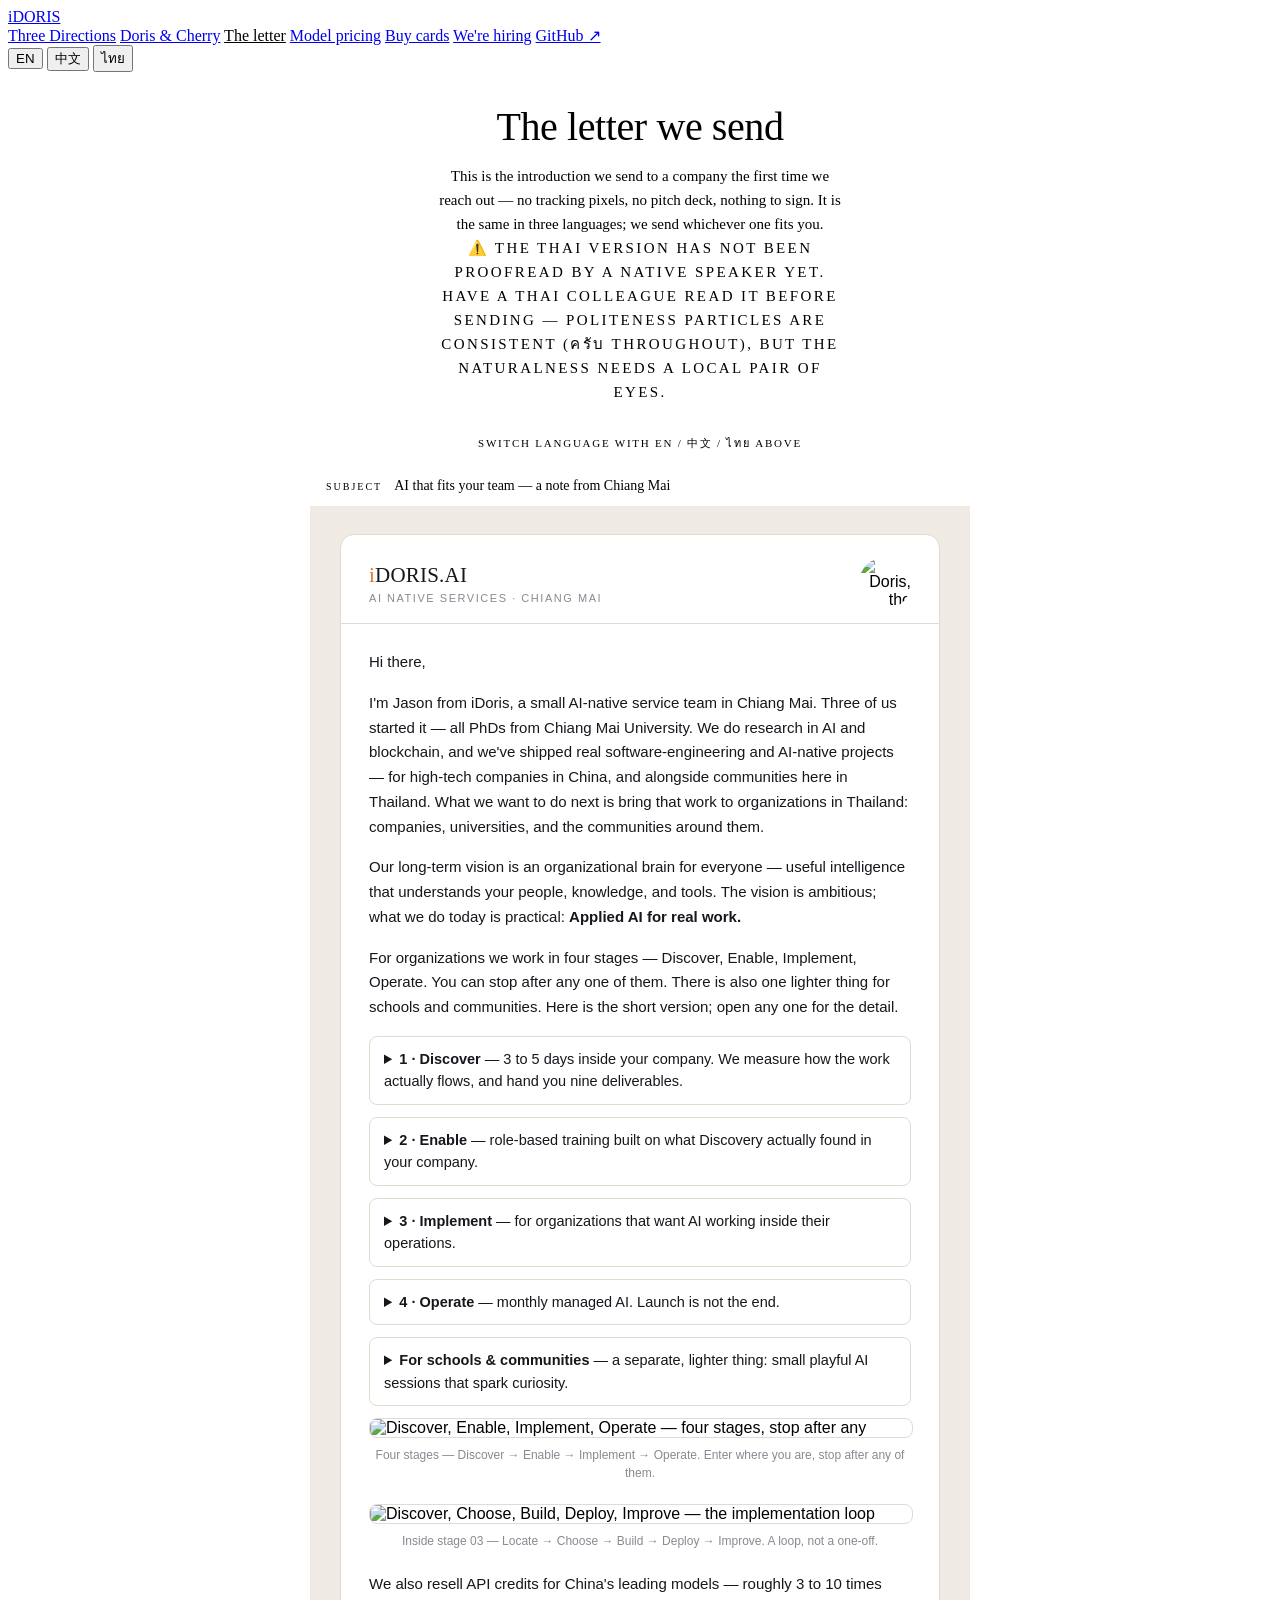
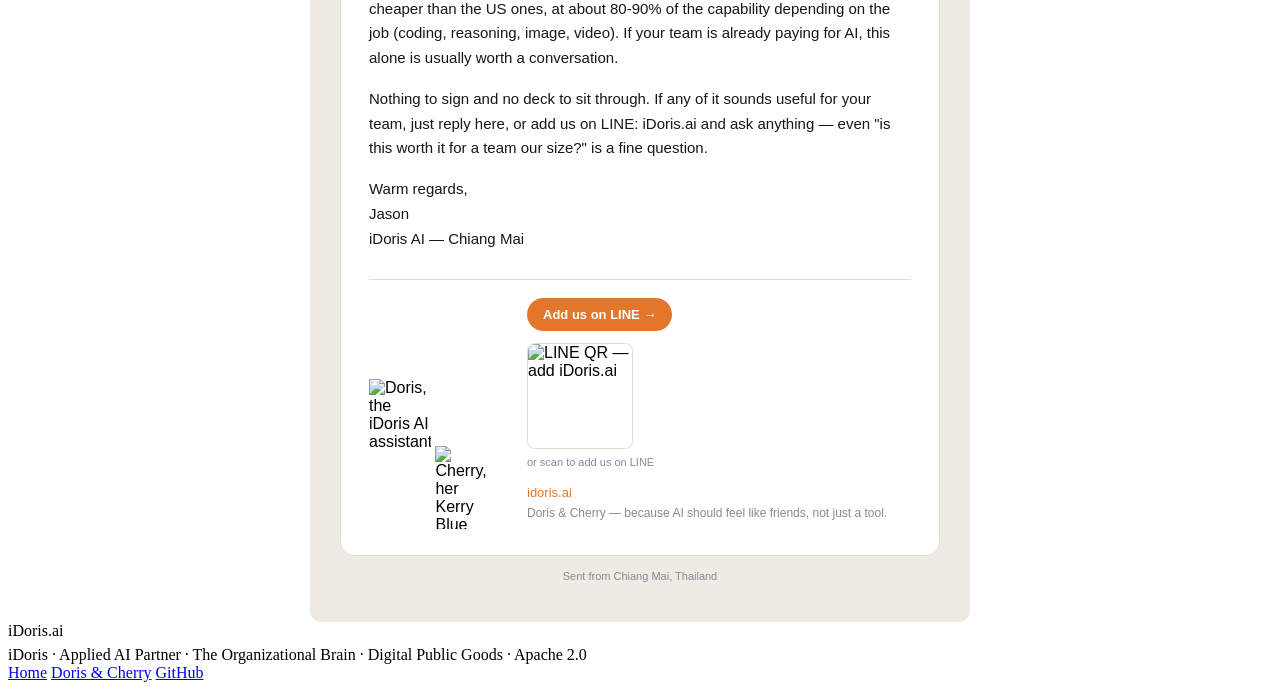
==== commit 24f99caf: "全站文案改成真实的四阶段:Discover → Enable → Implement → Operate 上一版我只改了首页 DIRECTION 01 和信里的 Discovery 块,**没扫 he" ====
--- a/site/hello/index.html
+++ b/site/hello/index.html
@@ -132,7 +132,7 @@
 
     &lt;!-- 正文 --&gt;
     &lt;tr&gt;&lt;td style=&quot;padding:26px 28px 6px&quot;&gt;
-      &lt;p style=&quot;margin:0 0 16px;color:#16161D;font-size:15px;line-height:1.65&quot;&gt;Hi there,&lt;/p&gt;&lt;p style=&quot;margin:0 0 16px;color:#16161D;font-size:15px;line-height:1.65&quot;&gt;I&#x27;m Jason from iDoris, a small AI-native service team in Chiang Mai. Three of us started it — all PhDs from Chiang Mai University. We do research in AI and blockchain, and we&#x27;ve shipped real software-engineering and AI-native projects — for high-tech companies in China, and alongside communities here in Thailand. What we want to do next is bring that work to organizations in Thailand: companies, universities, and the communities around them.&lt;/p&gt;&lt;p style=&quot;margin:0 0 16px;color:#16161D;font-size:15px;line-height:1.65&quot;&gt;Our long-term vision is an organizational brain for everyone — useful intelligence that understands your people, knowledge, and tools. The vision is ambitious; what we do today is practical: &lt;strong style=&quot;color:#16161D;font-weight:600&quot;&gt;Applied AI for real work.&lt;/strong&gt;&lt;/p&gt;&lt;p style=&quot;margin:0 0 16px;color:#16161D;font-size:15px;line-height:1.65&quot;&gt;We do three things for organizations — plus one lighter thing for schools and communities. Here is the short version; open any one for the detail.&lt;/p&gt;&lt;details style=&quot;margin:0 0 12px;border:1px solid #E2DBD0;border-radius:8px;background:#FFFFFF&quot;&gt;&lt;summary style=&quot;cursor:pointer;padding:11px 14px;color:#16161D;font-size:14.5px;line-height:1.55&quot;&gt;&lt;strong style=&quot;color:#16161D;font-weight:600&quot;&gt;AI Discovery&lt;/strong&gt; — 3 to 5 days inside your company. We measure how the work actually flows, and hand you nine deliverables.&lt;/summary&gt;&lt;div style=&quot;padding:2px 14px 14px;color:#16161D;font-size:14px;line-height:1.65&quot;&gt;We interview the owner one-on-one, sit beside the people doing the job and watch them do it, and put a number on how many hours a year go into repetitive work — almost nobody knows that number. You get a workflow map with measured timings, a pain inventory costed in annual hours, the top three use cases scored on impact, effort and risk, a working prototype on your own data, a data-privacy assessment, and a 90-day roadmap. &lt;strong style=&quot;color:#16161D;font-weight:600&quot;&gt;If the honest answer is that you should not be doing AI yet, we write that down and say so.&lt;/strong&gt;&lt;/div&gt;&lt;/details&gt;&lt;details style=&quot;margin:0 0 12px;border:1px solid #E2DBD0;border-radius:8px;background:#FFFFFF&quot;&gt;&lt;summary style=&quot;cursor:pointer;padding:11px 14px;color:#16161D;font-size:14.5px;line-height:1.55&quot;&gt;&lt;strong style=&quot;color:#16161D;font-weight:600&quot;&gt;AI Training&lt;/strong&gt; — for teams who want to use AI in their actual work, not sit through a generic deck.&lt;/summary&gt;&lt;div style=&quot;padding:2px 14px 14px;color:#16161D;font-size:14px;line-height:1.65&quot;&gt;Hands-on sessions built around the work your people already do — content, social media, internal knowledge, customer communication, simple agents, everyday automation. We pick one useful example and build the first version together, so your team learns to operate, maintain, and improve it. The goal is internal capability, not permanent dependence on a trainer.&lt;/div&gt;&lt;/details&gt;&lt;details style=&quot;margin:0 0 12px;border:1px solid #E2DBD0;border-radius:8px;background:#FFFFFF&quot;&gt;&lt;summary style=&quot;cursor:pointer;padding:11px 14px;color:#16161D;font-size:14.5px;line-height:1.55&quot;&gt;&lt;strong style=&quot;color:#16161D;font-weight:600&quot;&gt;AI Implementation&lt;/strong&gt; — for organizations that want AI working inside their operations.&lt;/summary&gt;&lt;div style=&quot;padding:2px 14px 14px;color:#16161D;font-size:14px;line-height:1.65&quot;&gt;We sit with the people doing the job, find the step where AI creates real value, then use what works and build what is missing. We do not begin by selling you a platform; we begin with the work. Most of what teams need falls into four components we have already designed: &lt;strong style=&quot;color:#16161D;font-weight:600&quot;&gt;Voice&lt;/strong&gt; (speech to text, running on your own machine so recordings never leave it), &lt;strong style=&quot;color:#16161D;font-weight:600&quot;&gt;Documents&lt;/strong&gt; (extract, translate, summarize, compare — every claim clicking back to the exact passage), &lt;strong style=&quot;color:#16161D;font-weight:600&quot;&gt;Creative&lt;/strong&gt; (Thai/English copy, length counted by each platform&amp;#8217;s real rules), and &lt;strong style=&quot;color:#16161D;font-weight:600&quot;&gt;Assistant&lt;/strong&gt; (meeting to minutes to tasks, with a human approving before anything goes out).&lt;/div&gt;&lt;/details&gt;&lt;details style=&quot;margin:0 0 12px;border:1px solid #E2DBD0;border-radius:8px;background:#FFFFFF&quot;&gt;&lt;summary style=&quot;cursor:pointer;padding:11px 14px;color:#16161D;font-size:14.5px;line-height:1.55&quot;&gt;&lt;strong style=&quot;color:#16161D;font-weight:600&quot;&gt;For schools &amp;amp; communities&lt;/strong&gt; — a separate, lighter thing: small playful AI sessions that spark curiosity.&lt;/summary&gt;&lt;div style=&quot;padding:2px 14px 14px;color:#16161D;font-size:14px;line-height:1.65&quot;&gt;Creative AI activities, beginner AI-coding sessions, classroom kits, hackathon formats. AI carries the complexity in the background, so a meaningful session runs in an afternoon with almost any age group. This is not the Discovery sprint above — it is a first useful experience with AI, not a paid engagement.&lt;/div&gt;&lt;/details&gt;&lt;div style=&quot;margin:10px 0 22px&quot;&gt;&lt;img src=&quot;/assets/idoris-service-path.svg?v=1&quot; alt=&quot;Discover to Learn to Implement — one path in three levels&quot; style=&quot;display:block;width:100%;max-width:100%;height:auto;border:1px solid #E2DBD0;border-radius:8px&quot;&gt;&lt;div style=&quot;font-size:12px;color:#8A8892;line-height:1.5;padding-top:8px;text-align:center&quot;&gt;One direction, three levels — Discover &amp;rarr; Learn &amp;rarr; Implement. Enter wherever you are.&lt;/div&gt;&lt;/div&gt;&lt;div style=&quot;margin:10px 0 22px&quot;&gt;&lt;img src=&quot;/assets/idoris-implementation-cycle.svg?v=1&quot; alt=&quot;Discover, Choose, Build, Deploy, Improve — the implementation loop&quot; style=&quot;display:block;width:100%;max-width:100%;height:auto;border:1px solid #E2DBD0;border-radius:8px&quot;&gt;&lt;div style=&quot;font-size:12px;color:#8A8892;line-height:1.5;padding-top:8px;text-align:center&quot;&gt;How we implement — Discover &amp;rarr; Choose &amp;rarr; Build &amp;rarr; Deploy &amp;rarr; Improve. A loop, not a one-off.&lt;/div&gt;&lt;/div&gt;&lt;p style=&quot;margin:0 0 16px;color:#16161D;font-size:15px;line-height:1.65&quot;&gt;We also resell API credits for China&#x27;s leading models — roughly 3 to 10 times cheaper than the US ones, at about 80-90% of the capability depending on the job (coding, reasoning, image, video). If your team is already paying for AI, this alone is usually worth a conversation.&lt;/p&gt;&lt;p style=&quot;margin:0 0 16px;color:#16161D;font-size:15px;line-height:1.65&quot;&gt;Nothing to sign and no deck to sit through. If any of it sounds useful for your team, just reply here, or add us on LINE: iDoris.ai and ask anything — even &amp;quot;is this worth it for a team our size?&amp;quot; is a fine question.&lt;/p&gt;&lt;p style=&quot;margin:0 0 16px;color:#16161D;font-size:15px;line-height:1.65&quot;&gt;Warm regards,&lt;br&gt;Jason&lt;br&gt;iDoris AI — Chiang Mai&lt;/p&gt;
+      &lt;p style=&quot;margin:0 0 16px;color:#16161D;font-size:15px;line-height:1.65&quot;&gt;Hi there,&lt;/p&gt;&lt;p style=&quot;margin:0 0 16px;color:#16161D;font-size:15px;line-height:1.65&quot;&gt;I&#x27;m Jason from iDoris, a small AI-native service team in Chiang Mai. Three of us started it — all PhDs from Chiang Mai University. We do research in AI and blockchain, and we&#x27;ve shipped real software-engineering and AI-native projects — for high-tech companies in China, and alongside communities here in Thailand. What we want to do next is bring that work to organizations in Thailand: companies, universities, and the communities around them.&lt;/p&gt;&lt;p style=&quot;margin:0 0 16px;color:#16161D;font-size:15px;line-height:1.65&quot;&gt;Our long-term vision is an organizational brain for everyone — useful intelligence that understands your people, knowledge, and tools. The vision is ambitious; what we do today is practical: &lt;strong style=&quot;color:#16161D;font-weight:600&quot;&gt;Applied AI for real work.&lt;/strong&gt;&lt;/p&gt;&lt;p style=&quot;margin:0 0 16px;color:#16161D;font-size:15px;line-height:1.65&quot;&gt;For organizations we work in four stages — Discover, Enable, Implement, Operate. You can stop after any one of them. There is also one lighter thing for schools and communities. Here is the short version; open any one for the detail.&lt;/p&gt;&lt;details style=&quot;margin:0 0 12px;border:1px solid #E2DBD0;border-radius:8px;background:#FFFFFF&quot;&gt;&lt;summary style=&quot;cursor:pointer;padding:11px 14px;color:#16161D;font-size:14.5px;line-height:1.55&quot;&gt;&lt;strong style=&quot;color:#16161D;font-weight:600&quot;&gt;1 · Discover&lt;/strong&gt; — 3 to 5 days inside your company. We measure how the work actually flows, and hand you nine deliverables.&lt;/summary&gt;&lt;div style=&quot;padding:2px 14px 14px;color:#16161D;font-size:14px;line-height:1.65&quot;&gt;We interview the owner one-on-one, sit beside the people doing the job and watch them do it, and put a number on how many hours a year go into repetitive work — almost nobody knows that number. You get a workflow map with measured timings, a pain inventory costed in annual hours, the top three use cases scored on impact, effort and risk, a working prototype on your own data, a data-privacy assessment, and a 90-day roadmap. &lt;strong style=&quot;color:#16161D;font-weight:600&quot;&gt;If the honest answer is that you should not be doing AI yet, we write that down and say so.&lt;/strong&gt;&lt;/div&gt;&lt;/details&gt;&lt;details style=&quot;margin:0 0 12px;border:1px solid #E2DBD0;border-radius:8px;background:#FFFFFF&quot;&gt;&lt;summary style=&quot;cursor:pointer;padding:11px 14px;color:#16161D;font-size:14.5px;line-height:1.55&quot;&gt;&lt;strong style=&quot;color:#16161D;font-weight:600&quot;&gt;2 · Enable&lt;/strong&gt; — role-based training built on what Discovery actually found in your company.&lt;/summary&gt;&lt;div style=&quot;padding:2px 14px 14px;color:#16161D;font-size:14px;line-height:1.65&quot;&gt;Hands-on sessions around the work your people already do. &lt;strong style=&quot;color:#16161D;font-weight:600&quot;&gt;We use your own examples, not a generic deck&lt;/strong&gt; — which is why this comes after Discovery, not before. You learn to run, maintain and improve the thing yourselves. The goal is internal capability, not permanent dependence on a trainer.&lt;/div&gt;&lt;/details&gt;&lt;details style=&quot;margin:0 0 12px;border:1px solid #E2DBD0;border-radius:8px;background:#FFFFFF&quot;&gt;&lt;summary style=&quot;cursor:pointer;padding:11px 14px;color:#16161D;font-size:14.5px;line-height:1.55&quot;&gt;&lt;strong style=&quot;color:#16161D;font-weight:600&quot;&gt;3 · Implement&lt;/strong&gt; — for organizations that want AI working inside their operations.&lt;/summary&gt;&lt;div style=&quot;padding:2px 14px 14px;color:#16161D;font-size:14px;line-height:1.65&quot;&gt;We sit with the people doing the job, find the step where AI creates real value, then use what works and build what is missing. We do not begin by selling you a platform; we begin with the work. Most of what teams need falls into four components we have already designed: &lt;strong style=&quot;color:#16161D;font-weight:600&quot;&gt;Voice&lt;/strong&gt; (speech to text, running on your own machine so recordings never leave it), &lt;strong style=&quot;color:#16161D;font-weight:600&quot;&gt;Documents&lt;/strong&gt; (extract, translate, summarize, compare — every claim clicking back to the exact passage), &lt;strong style=&quot;color:#16161D;font-weight:600&quot;&gt;Creative&lt;/strong&gt; (Thai/English copy, length counted by each platform&amp;#8217;s real rules), and &lt;strong style=&quot;color:#16161D;font-weight:600&quot;&gt;Assistant&lt;/strong&gt; (meeting to minutes to tasks, with a human approving before anything goes out).&lt;/div&gt;&lt;/details&gt;&lt;details style=&quot;margin:0 0 12px;border:1px solid #E2DBD0;border-radius:8px;background:#FFFFFF&quot;&gt;&lt;summary style=&quot;cursor:pointer;padding:11px 14px;color:#16161D;font-size:14.5px;line-height:1.55&quot;&gt;&lt;strong style=&quot;color:#16161D;font-weight:600&quot;&gt;4 · Operate&lt;/strong&gt; — monthly managed AI. Launch is not the end.&lt;/summary&gt;&lt;div style=&quot;padding:2px 14px 14px;color:#16161D;font-size:14px;line-height:1.65&quot;&gt;We measure against the baseline we took before any work started, tune what drifts, and keep the models, prompts and costs under control. &lt;strong style=&quot;color:#16161D;font-weight:600&quot;&gt;Without this, the value of a first implementation decays within about six months&lt;/strong&gt; — the workflow changes, the people change, and nobody owns the thing any more.&lt;/div&gt;&lt;/details&gt;&lt;details style=&quot;margin:0 0 12px;border:1px solid #E2DBD0;border-radius:8px;background:#FFFFFF&quot;&gt;&lt;summary style=&quot;cursor:pointer;padding:11px 14px;color:#16161D;font-size:14.5px;line-height:1.55&quot;&gt;&lt;strong style=&quot;color:#16161D;font-weight:600&quot;&gt;For schools &amp;amp; communities&lt;/strong&gt; — a separate, lighter thing: small playful AI sessions that spark curiosity.&lt;/summary&gt;&lt;div style=&quot;padding:2px 14px 14px;color:#16161D;font-size:14px;line-height:1.65&quot;&gt;Creative AI activities, beginner AI-coding sessions, classroom kits, hackathon formats. AI carries the complexity in the background, so a meaningful session runs in an afternoon with almost any age group. This is not the Discovery sprint above — it is a first useful experience with AI, not a paid engagement.&lt;/div&gt;&lt;/details&gt;&lt;div style=&quot;margin:10px 0 22px&quot;&gt;&lt;img src=&quot;/assets/idoris-service-path.svg?v=2&quot; alt=&quot;Discover, Enable, Implement, Operate — four stages, stop after any&quot; style=&quot;display:block;width:100%;max-width:100%;height:auto;border:1px solid #E2DBD0;border-radius:8px&quot;&gt;&lt;div style=&quot;font-size:12px;color:#8A8892;line-height:1.5;padding-top:8px;text-align:center&quot;&gt;Four stages — Discover &amp;rarr; Enable &amp;rarr; Implement &amp;rarr; Operate. Enter where you are, stop after any of them.&lt;/div&gt;&lt;/div&gt;&lt;div style=&quot;margin:10px 0 22px&quot;&gt;&lt;img src=&quot;/assets/idoris-implementation-cycle.svg?v=2&quot; alt=&quot;Discover, Choose, Build, Deploy, Improve — the implementation loop&quot; style=&quot;display:block;width:100%;max-width:100%;height:auto;border:1px solid #E2DBD0;border-radius:8px&quot;&gt;&lt;div style=&quot;font-size:12px;color:#8A8892;line-height:1.5;padding-top:8px;text-align:center&quot;&gt;Inside stage 03 — Locate &amp;rarr; Choose &amp;rarr; Build &amp;rarr; Deploy &amp;rarr; Improve. A loop, not a one-off.&lt;/div&gt;&lt;/div&gt;&lt;p style=&quot;margin:0 0 16px;color:#16161D;font-size:15px;line-height:1.65&quot;&gt;We also resell API credits for China&#x27;s leading models — roughly 3 to 10 times cheaper than the US ones, at about 80-90% of the capability depending on the job (coding, reasoning, image, video). If your team is already paying for AI, this alone is usually worth a conversation.&lt;/p&gt;&lt;p style=&quot;margin:0 0 16px;color:#16161D;font-size:15px;line-height:1.65&quot;&gt;Nothing to sign and no deck to sit through. If any of it sounds useful for your team, just reply here, or add us on LINE: iDoris.ai and ask anything — even &amp;quot;is this worth it for a team our size?&amp;quot; is a fine question.&lt;/p&gt;&lt;p style=&quot;margin:0 0 16px;color:#16161D;font-size:15px;line-height:1.65&quot;&gt;Warm regards,&lt;br&gt;Jason&lt;br&gt;iDoris AI — Chiang Mai&lt;/p&gt;
     &lt;/td&gt;&lt;/tr&gt;
 
     &lt;!-- 落款:Doris 与 Cherry 一同出镜 + 联系方式 --&gt;
@@ -226,7 +226,7 @@
 
     &lt;!-- 正文 --&gt;
     &lt;tr&gt;&lt;td style=&quot;padding:26px 28px 6px&quot;&gt;
-      &lt;p style=&quot;margin:0 0 16px;color:#16161D;font-size:15px;line-height:1.65&quot;&gt;您好,&lt;/p&gt;&lt;p style=&quot;margin:0 0 16px;color:#16161D;font-size:15px;line-height:1.65&quot;&gt;我是 iDoris 的 Jason。我们是清迈的一支 AI 服务小团队,三位创始人都是清迈大学的博士。&lt;br&gt;我们做 AI 与区块链方向的研究,也交付过真实的软件工程与 AI Native 项目 —— 客户是&lt;br&gt;中国的高科技企业,在泰国这边则是和本地社区一起做的。接下来我们想把这件事带给&lt;br&gt;泰国的组织:企业、大学,以及它们周围的社区。&lt;/p&gt;&lt;p style=&quot;margin:0 0 16px;color:#16161D;font-size:15px;line-height:1.65&quot;&gt;我们的长期愿景，是为每个组织造一个大脑——一种真正懂你的人、你的知识与工具的智能。愿景很大；今天做的事很实在：&lt;strong style=&quot;color:#16161D;font-weight:600&quot;&gt;把 AI 用在真实工作里。&lt;/strong&gt;&lt;/p&gt;&lt;p style=&quot;margin:0 0 16px;color:#16161D;font-size:15px;line-height:1.65&quot;&gt;我们为组织做三件事 —— 另外还有一件更轻的，是给学校与社区的。下面是简版，想看细节点开任意一项。&lt;/p&gt;&lt;details style=&quot;margin:0 0 12px;border:1px solid #E2DBD0;border-radius:8px;background:#FFFFFF&quot;&gt;&lt;summary style=&quot;cursor:pointer;padding:11px 14px;color:#16161D;font-size:14.5px;line-height:1.55&quot;&gt;&lt;strong style=&quot;color:#16161D;font-weight:600&quot;&gt;AI Discovery（发现冲刺）&lt;/strong&gt; —— 3 到 5 个工作日，进您的公司，把真实的工作流程量出来，交九项东西。&lt;/summary&gt;&lt;div style=&quot;padding:2px 14px 14px;color:#16161D;font-size:14px;line-height:1.65&quot;&gt;我们 1 对 1 访谈老板，坐到做事的人旁边看他们实际做一遍，并把「一年有多少小时花在重复劳动上」这个数算出来 —— 几乎没人知道这个数字。您拿到的是：带实测耗时的工作流地图、每条折算成年化工时与成本的痛点清单、按 Impact × Effort × Risk 排过序的 Top 3 用例、一个用您自己数据跑起来的原型、数据与隐私风险评估，以及 30/60/90 三段路线图。&lt;strong style=&quot;color:#16161D;font-weight:600&quot;&gt;如果诚实的答案是「你们现在还不该做 AI」，我们会白纸黑字写下来，并当面说。&lt;/strong&gt;&lt;/div&gt;&lt;/details&gt;&lt;details style=&quot;margin:0 0 12px;border:1px solid #E2DBD0;border-radius:8px;background:#FFFFFF&quot;&gt;&lt;summary style=&quot;cursor:pointer;padding:11px 14px;color:#16161D;font-size:14.5px;line-height:1.55&quot;&gt;&lt;strong style=&quot;color:#16161D;font-weight:600&quot;&gt;AI Training（培训）&lt;/strong&gt; —— 面向想在真实工作里用上 AI 的团队，不是来听一套通用 slide。&lt;/summary&gt;&lt;div style=&quot;padding:2px 14px 14px;color:#16161D;font-size:14px;line-height:1.65&quot;&gt;围绕你的人本来就在做的工作做实操：内容生产、社交媒体、内部知识、客户沟通、简单 agent、日常自动化。我们挑一个有用的例子，陪你们把第一版搭出来，让团队学会自己运营、维护、改进。目标是内部能力，而不是长期依赖一个培训师。&lt;/div&gt;&lt;/details&gt;&lt;details style=&quot;margin:0 0 12px;border:1px solid #E2DBD0;border-radius:8px;background:#FFFFFF&quot;&gt;&lt;summary style=&quot;cursor:pointer;padding:11px 14px;color:#16161D;font-size:14.5px;line-height:1.55&quot;&gt;&lt;strong style=&quot;color:#16161D;font-weight:600&quot;&gt;AI Implementation（落地）&lt;/strong&gt; —— 面向想让 AI 真正在业务里运转的组织。&lt;/summary&gt;&lt;div style=&quot;padding:2px 14px 14px;color:#16161D;font-size:14px;line-height:1.65&quot;&gt;我们坐进做事的人中间，找出那个 AI 能创造真实价值的环节，然后——现成的就用现成的，缺的才自己造。我们不上来就卖你一个平台，我们从工作本身开始。大多数团队要的东西落在我们已经设计好的四个组件里：&lt;strong style=&quot;color:#16161D;font-weight:600&quot;&gt;Voice&lt;/strong&gt;（语音转文字，模型跑在您自己的机器上，录音不出门）、&lt;strong style=&quot;color:#16161D;font-weight:600&quot;&gt;Documents&lt;/strong&gt;（抽取、翻译、摘要、对比，每条结论都能点回原文那一段）、&lt;strong style=&quot;color:#16161D;font-weight:600&quot;&gt;Creative&lt;/strong&gt;（泰英双语文案，字数按各平台真实规则算）、&lt;strong style=&quot;color:#16161D;font-weight:600&quot;&gt;Assistant&lt;/strong&gt;（会议 → 纪要 → 任务，发出去之前必须有人点头）。&lt;/div&gt;&lt;/details&gt;&lt;details style=&quot;margin:0 0 12px;border:1px solid #E2DBD0;border-radius:8px;background:#FFFFFF&quot;&gt;&lt;summary style=&quot;cursor:pointer;padding:11px 14px;color:#16161D;font-size:14.5px;line-height:1.55&quot;&gt;&lt;strong style=&quot;color:#16161D;font-weight:600&quot;&gt;给学校与社区&lt;/strong&gt; —— 另一件更轻的事：小而好玩的 AI 活动，勾起好奇心。&lt;/summary&gt;&lt;div style=&quot;padding:2px 14px 14px;color:#16161D;font-size:14px;line-height:1.65&quot;&gt;创意 AI 活动、AI 编程入门、课堂工具包、黑客松形式。重活由 AI 在后台扛着，所以一场有意义的活动一个下午就能办完，几乎适用任何年龄。这跟上面那个 Discovery 冲刺不是一回事 —— 它是一次有用的 AI 初体验，不是付费项目。&lt;/div&gt;&lt;/details&gt;&lt;div style=&quot;margin:10px 0 22px&quot;&gt;&lt;img src=&quot;/assets/idoris-service-path.svg?v=1&quot; alt=&quot;发现 → 学会 → 落地，一条路的三个层级&quot; style=&quot;display:block;width:100%;max-width:100%;height:auto;border:1px solid #E2DBD0;border-radius:8px&quot;&gt;&lt;div style=&quot;font-size:12px;color:#8A8892;line-height:1.5;padding-top:8px;text-align:center&quot;&gt;一个方向，三个层级 —— 发现 &amp;rarr; 学会 &amp;rarr; 落地。从你现在所处的位置进入即可。&lt;/div&gt;&lt;/div&gt;&lt;div style=&quot;margin:10px 0 22px&quot;&gt;&lt;img src=&quot;/assets/idoris-implementation-cycle.svg?v=1&quot; alt=&quot;发现、选型、搭建、上线、改进——落地闭环&quot; style=&quot;display:block;width:100%;max-width:100%;height:auto;border:1px solid #E2DBD0;border-radius:8px&quot;&gt;&lt;div style=&quot;font-size:12px;color:#8A8892;line-height:1.5;padding-top:8px;text-align:center&quot;&gt;我们如何落地 —— 发现 &amp;rarr; 选型 &amp;rarr; 搭建 &amp;rarr; 上线 &amp;rarr; 改进。是一个循环，不是一锤子买卖。&lt;/div&gt;&lt;/div&gt;&lt;p style=&quot;margin:0 0 16px;color:#16161D;font-size:15px;line-height:1.65&quot;&gt;我们同时代理中国头部大模型的 API 额度 —— 比美国模型便宜大约 3 到 10 倍,能力按任务类型&lt;br&gt;(写代码、推理、图像、视频)大致相当于八到九成。如果贵司本来就在为 AI 付费,单这一项通常就值得聊一聊。&lt;/p&gt;&lt;p style=&quot;margin:0 0 16px;color:#16161D;font-size:15px;line-height:1.65&quot;&gt;没有合同要签,也没有 slide 要听。如果其中哪一项对贵司有用,直接回这封邮件,&lt;br&gt;或者加我们的 LINE:iDoris.ai 随便问 —— 哪怕问一句「我们这个规模的团队值得做吗」也完全可以。&lt;/p&gt;&lt;p style=&quot;margin:0 0 16px;color:#16161D;font-size:15px;line-height:1.65&quot;&gt;顺祝商祺&lt;br&gt;Jason&lt;br&gt;iDoris AI —— 清迈&lt;/p&gt;
+      &lt;p style=&quot;margin:0 0 16px;color:#16161D;font-size:15px;line-height:1.65&quot;&gt;您好,&lt;/p&gt;&lt;p style=&quot;margin:0 0 16px;color:#16161D;font-size:15px;line-height:1.65&quot;&gt;我是 iDoris 的 Jason。我们是清迈的一支 AI 服务小团队,三位创始人都是清迈大学的博士。&lt;br&gt;我们做 AI 与区块链方向的研究,也交付过真实的软件工程与 AI Native 项目 —— 客户是&lt;br&gt;中国的高科技企业,在泰国这边则是和本地社区一起做的。接下来我们想把这件事带给&lt;br&gt;泰国的组织:企业、大学,以及它们周围的社区。&lt;/p&gt;&lt;p style=&quot;margin:0 0 16px;color:#16161D;font-size:15px;line-height:1.65&quot;&gt;我们的长期愿景，是为每个组织造一个大脑——一种真正懂你的人、你的知识与工具的智能。愿景很大；今天做的事很实在：&lt;strong style=&quot;color:#16161D;font-weight:600&quot;&gt;把 AI 用在真实工作里。&lt;/strong&gt;&lt;/p&gt;&lt;p style=&quot;margin:0 0 16px;color:#16161D;font-size:15px;line-height:1.65&quot;&gt;为组织我们走四个阶段 —— 发现、赋能、落地、运维，您可以在任何一个阶段停下。另外还有一件更轻的，是给学校与社区的。下面是简版，想看细节点开任意一项。&lt;/p&gt;&lt;details style=&quot;margin:0 0 12px;border:1px solid #E2DBD0;border-radius:8px;background:#FFFFFF&quot;&gt;&lt;summary style=&quot;cursor:pointer;padding:11px 14px;color:#16161D;font-size:14.5px;line-height:1.55&quot;&gt;&lt;strong style=&quot;color:#16161D;font-weight:600&quot;&gt;1 · Discover（发现）&lt;/strong&gt; —— 3 到 5 个工作日，进您的公司，把真实的工作流程量出来，交九项东西。&lt;/summary&gt;&lt;div style=&quot;padding:2px 14px 14px;color:#16161D;font-size:14px;line-height:1.65&quot;&gt;我们 1 对 1 访谈老板，坐到做事的人旁边看他们实际做一遍，并把「一年有多少小时花在重复劳动上」这个数算出来 —— 几乎没人知道这个数字。您拿到的是：带实测耗时的工作流地图、每条折算成年化工时与成本的痛点清单、按 Impact × Effort × Risk 排过序的 Top 3 用例、一个用您自己数据跑起来的原型、数据与隐私风险评估，以及 30/60/90 三段路线图。&lt;strong style=&quot;color:#16161D;font-weight:600&quot;&gt;如果诚实的答案是「你们现在还不该做 AI」，我们会白纸黑字写下来，并当面说。&lt;/strong&gt;&lt;/div&gt;&lt;/details&gt;&lt;details style=&quot;margin:0 0 12px;border:1px solid #E2DBD0;border-radius:8px;background:#FFFFFF&quot;&gt;&lt;summary style=&quot;cursor:pointer;padding:11px 14px;color:#16161D;font-size:14.5px;line-height:1.55&quot;&gt;&lt;strong style=&quot;color:#16161D;font-weight:600&quot;&gt;2 · Enable（赋能）&lt;/strong&gt; —— 按角色的实操培训，内容来自 Discovery 在贵司真实发现的东西。&lt;/summary&gt;&lt;div style=&quot;padding:2px 14px 14px;color:#16161D;font-size:14px;line-height:1.65&quot;&gt;围绕你的人本来就在做的工作做实操。&lt;strong style=&quot;color:#16161D;font-weight:600&quot;&gt;用你们自己的例子，不是通用课件&lt;/strong&gt;—— 所以它排在 Discovery 之后，不是之前。我们陪你们把第一版搭出来，让团队学会自己运营、维护、改进。目标是内部能力，而不是长期依赖一个培训师。&lt;/div&gt;&lt;/details&gt;&lt;details style=&quot;margin:0 0 12px;border:1px solid #E2DBD0;border-radius:8px;background:#FFFFFF&quot;&gt;&lt;summary style=&quot;cursor:pointer;padding:11px 14px;color:#16161D;font-size:14.5px;line-height:1.55&quot;&gt;&lt;strong style=&quot;color:#16161D;font-weight:600&quot;&gt;3 · Implement（落地）&lt;/strong&gt; —— 面向想让 AI 真正在业务里运转的组织。&lt;/summary&gt;&lt;div style=&quot;padding:2px 14px 14px;color:#16161D;font-size:14px;line-height:1.65&quot;&gt;我们坐进做事的人中间，找出那个 AI 能创造真实价值的环节，然后——现成的就用现成的，缺的才自己造。我们不上来就卖你一个平台，我们从工作本身开始。大多数团队要的东西落在我们已经设计好的四个组件里：&lt;strong style=&quot;color:#16161D;font-weight:600&quot;&gt;Voice&lt;/strong&gt;（语音转文字，模型跑在您自己的机器上，录音不出门）、&lt;strong style=&quot;color:#16161D;font-weight:600&quot;&gt;Documents&lt;/strong&gt;（抽取、翻译、摘要、对比，每条结论都能点回原文那一段）、&lt;strong style=&quot;color:#16161D;font-weight:600&quot;&gt;Creative&lt;/strong&gt;（泰英双语文案，字数按各平台真实规则算）、&lt;strong style=&quot;color:#16161D;font-weight:600&quot;&gt;Assistant&lt;/strong&gt;（会议 → 纪要 → 任务，发出去之前必须有人点头）。&lt;/div&gt;&lt;/details&gt;&lt;details style=&quot;margin:0 0 12px;border:1px solid #E2DBD0;border-radius:8px;background:#FFFFFF&quot;&gt;&lt;summary style=&quot;cursor:pointer;padding:11px 14px;color:#16161D;font-size:14.5px;line-height:1.55&quot;&gt;&lt;strong style=&quot;color:#16161D;font-weight:600&quot;&gt;4 · Operate（运维）&lt;/strong&gt; —— 按月托管。上线不是终点。&lt;/summary&gt;&lt;div style=&quot;padding:2px 14px 14px;color:#16161D;font-size:14px;line-height:1.65&quot;&gt;我们拿开工前测的基线做对照，把漂掉的地方调回来，并把模型、提示词和成本管住。&lt;strong style=&quot;color:#16161D;font-weight:600&quot;&gt;没有这一步，第一次实施的价值大约半年内就会衰减掉&lt;/strong&gt;—— 流程会变、人会变，然后就没人管这东西了。&lt;/div&gt;&lt;/details&gt;&lt;details style=&quot;margin:0 0 12px;border:1px solid #E2DBD0;border-radius:8px;background:#FFFFFF&quot;&gt;&lt;summary style=&quot;cursor:pointer;padding:11px 14px;color:#16161D;font-size:14.5px;line-height:1.55&quot;&gt;&lt;strong style=&quot;color:#16161D;font-weight:600&quot;&gt;给学校与社区&lt;/strong&gt; —— 另一件更轻的事：小而好玩的 AI 活动，勾起好奇心。&lt;/summary&gt;&lt;div style=&quot;padding:2px 14px 14px;color:#16161D;font-size:14px;line-height:1.65&quot;&gt;创意 AI 活动、AI 编程入门、课堂工具包、黑客松形式。重活由 AI 在后台扛着，所以一场有意义的活动一个下午就能办完，几乎适用任何年龄。这跟上面那个 Discovery 冲刺不是一回事 —— 它是一次有用的 AI 初体验，不是付费项目。&lt;/div&gt;&lt;/details&gt;&lt;div style=&quot;margin:10px 0 22px&quot;&gt;&lt;img src=&quot;/assets/idoris-service-path.svg?v=2&quot; alt=&quot;发现 → 赋能 → 落地 → 运维，四个阶段，可在任一阶段停下&quot; style=&quot;display:block;width:100%;max-width:100%;height:auto;border:1px solid #E2DBD0;border-radius:8px&quot;&gt;&lt;div style=&quot;font-size:12px;color:#8A8892;line-height:1.5;padding-top:8px;text-align:center&quot;&gt;四个阶段 —— 发现 &amp;rarr; 赋能 &amp;rarr; 落地 &amp;rarr; 运维。从你所处的位置进入，也可以在任何一个阶段停下。&lt;/div&gt;&lt;/div&gt;&lt;div style=&quot;margin:10px 0 22px&quot;&gt;&lt;img src=&quot;/assets/idoris-implementation-cycle.svg?v=2&quot; alt=&quot;发现、选型、搭建、上线、改进——落地闭环&quot; style=&quot;display:block;width:100%;max-width:100%;height:auto;border:1px solid #E2DBD0;border-radius:8px&quot;&gt;&lt;div style=&quot;font-size:12px;color:#8A8892;line-height:1.5;padding-top:8px;text-align:center&quot;&gt;落地阶段内部 —— 定位 &amp;rarr; 选型 &amp;rarr; 搭建 &amp;rarr; 上线 &amp;rarr; 改进。是一个循环，不是一锤子买卖。&lt;/div&gt;&lt;/div&gt;&lt;p style=&quot;margin:0 0 16px;color:#16161D;font-size:15px;line-height:1.65&quot;&gt;我们同时代理中国头部大模型的 API 额度 —— 比美国模型便宜大约 3 到 10 倍,能力按任务类型&lt;br&gt;(写代码、推理、图像、视频)大致相当于八到九成。如果贵司本来就在为 AI 付费,单这一项通常就值得聊一聊。&lt;/p&gt;&lt;p style=&quot;margin:0 0 16px;color:#16161D;font-size:15px;line-height:1.65&quot;&gt;没有合同要签,也没有 slide 要听。如果其中哪一项对贵司有用,直接回这封邮件,&lt;br&gt;或者加我们的 LINE:iDoris.ai 随便问 —— 哪怕问一句「我们这个规模的团队值得做吗」也完全可以。&lt;/p&gt;&lt;p style=&quot;margin:0 0 16px;color:#16161D;font-size:15px;line-height:1.65&quot;&gt;顺祝商祺&lt;br&gt;Jason&lt;br&gt;iDoris AI —— 清迈&lt;/p&gt;
     &lt;/td&gt;&lt;/tr&gt;
 
     &lt;!-- 落款:Doris 与 Cherry 一同出镜 + 联系方式 --&gt;
@@ -320,7 +320,7 @@
 
     &lt;!-- 正文 --&gt;
     &lt;tr&gt;&lt;td style=&quot;padding:26px 28px 6px&quot;&gt;
-      &lt;p style=&quot;margin:0 0 16px;color:#16161D;font-size:15px;line-height:1.65&quot;&gt;เรียน ท่าน&lt;/p&gt;&lt;p style=&quot;margin:0 0 16px;color:#16161D;font-size:15px;line-height:1.65&quot;&gt;ผมชื่อ Jason จาก iDoris ทีมเล็ก ๆ ด้านบริการ AI ในเชียงใหม่ครับ เราสามคนก่อตั้งขึ้นมา ทุกคนจบปริญญาเอกจากมหาวิทยาลัยเชียงใหม่ เราทำวิจัยด้าน AI และบล็อกเชน และเคยส่งมอบโปรเจกต์จริงทั้งด้านวิศวกรรมซอฟต์แวร์และ AI Native ให้กับบริษัทไฮเทคในประเทศจีน รวมถึงได้ทำงานร่วมกับชุมชนต่าง ๆ ในประเทศไทย สิ่งที่เราอยากทำต่อไปคือนำสิ่งเหล่านี้มาสู่องค์กรในประเทศไทย ทั้งบริษัท มหาวิทยาลัย และชุมชนรอบข้างครับ&lt;/p&gt;&lt;p style=&quot;margin:0 0 16px;color:#16161D;font-size:15px;line-height:1.65&quot;&gt;วิสัยทัศน์ระยะยาวของเราคือสมององค์กรสำหรับทุกคน — ปัญญาที่เข้าใจคน ความรู้ และเครื่องมือของคุณจริง ๆ วิสัยทัศน์นั้นใหญ่มาก แต่สิ่งที่เราทำวันนี้จับต้องได้: &lt;strong style=&quot;color:#16161D;font-weight:600&quot;&gt;นำ AI มาใช้กับงานจริง&lt;/strong&gt;&lt;/p&gt;&lt;p style=&quot;margin:0 0 16px;color:#16161D;font-size:15px;line-height:1.65&quot;&gt;เราทำ 3 อย่างสำหรับองค์กร — และอีกหนึ่งอย่างที่เบากว่าสำหรับโรงเรียนและชุมชนครับ นี่คือฉบับย่อ เปิดดูรายละเอียดได้ที่แต่ละหัวข้อ&lt;/p&gt;&lt;details style=&quot;margin:0 0 12px;border:1px solid #E2DBD0;border-radius:8px;background:#FFFFFF&quot;&gt;&lt;summary style=&quot;cursor:pointer;padding:11px 14px;color:#16161D;font-size:14.5px;line-height:1.55&quot;&gt;&lt;strong style=&quot;color:#16161D;font-weight:600&quot;&gt;AI Discovery (สปรินต์ค้นพบ)&lt;/strong&gt; — 3 ถึง 5 วันทำการ เข้าไปในองค์กรของท่าน วัดกระบวนการทำงานจริง และส่งมอบเก้ารายการครับ&lt;/summary&gt;&lt;div style=&quot;padding:2px 14px 14px;color:#16161D;font-size:14px;line-height:1.65&quot;&gt;เราสัมภาษณ์ผู้บริหารแบบตัวต่อตัว นั่งข้างคนที่ทำงานจริงและดูเขาทำหนึ่งรอบ แล้วคำนวณว่าในหนึ่งปีมีกี่ชั่วโมงที่หมดไปกับงานซ้ำ ๆ — แทบไม่มีใครรู้ตัวเลขนี้ครับ สิ่งที่ท่านจะได้รับ: แผนผังกระบวนการพร้อมเวลาที่วัดจริงในแต่ละขั้น รายการจุดเจ็บปวดที่แปลงเป็นชั่วโมงและต้นทุนต่อปี 3 use case แรกที่จัดลำดับด้วย Impact × Effort × Risk ต้นแบบที่รันได้จริงด้วยข้อมูลของท่านเอง การประเมินความเสี่ยงด้านข้อมูลและความเป็นส่วนตัว และแผน 90 วันแบ่งเป็นสามช่วง 30/60/90 &lt;strong style=&quot;color:#16161D;font-weight:600&quot;&gt;หากคำตอบที่ตรงไปตรงมาคือองค์กรของท่านยังไม่ควรทำ AI ตอนนี้ เราจะเขียนไว้เป็นลายลักษณ์อักษรและบอกท่านตรง ๆ ครับ&lt;/strong&gt;&lt;/div&gt;&lt;/details&gt;&lt;details style=&quot;margin:0 0 12px;border:1px solid #E2DBD0;border-radius:8px;background:#FFFFFF&quot;&gt;&lt;summary style=&quot;cursor:pointer;padding:11px 14px;color:#16161D;font-size:14.5px;line-height:1.55&quot;&gt;&lt;strong style=&quot;color:#16161D;font-weight:600&quot;&gt;AI Training (อบรม)&lt;/strong&gt; — สำหรับทีมที่อยากใช้ AI กับงานจริง ไม่ใช่มานั่งฟังสไลด์ทั่วไป&lt;/summary&gt;&lt;div style=&quot;padding:2px 14px 14px;color:#16161D;font-size:14px;line-height:1.65&quot;&gt;เซสชันลงมือทำที่สร้างขึ้นรอบงานที่คนของคุณทำอยู่แล้ว: การผลิตคอนเทนต์ โซเชียลมีเดีย ความรู้ภายใน การสื่อสารกับลูกค้า agent อย่างง่าย และระบบอัตโนมัติในงานประจำ เราเลือกตัวอย่างที่ใช้ได้จริงหนึ่งอย่างและสร้างเวอร์ชันแรกไปด้วยกัน เพื่อให้ทีมของคุณดูแล บำรุงรักษา และพัฒนาต่อเองได้ เป้าหมายคือความสามารถภายใน ไม่ใช่การพึ่งพาผู้อบรมไปตลอด&lt;/div&gt;&lt;/details&gt;&lt;details style=&quot;margin:0 0 12px;border:1px solid #E2DBD0;border-radius:8px;background:#FFFFFF&quot;&gt;&lt;summary style=&quot;cursor:pointer;padding:11px 14px;color:#16161D;font-size:14.5px;line-height:1.55&quot;&gt;&lt;strong style=&quot;color:#16161D;font-weight:600&quot;&gt;AI Implementation (นำไปใช้จริง)&lt;/strong&gt; — สำหรับองค์กรที่อยากให้ AI ทำงานอยู่ในการดำเนินงานจริง&lt;/summary&gt;&lt;div style=&quot;padding:2px 14px 14px;color:#16161D;font-size:14px;line-height:1.65&quot;&gt;เราเข้าไปนั่งกับคนที่ทำงานจริง หาขั้นตอนที่ AI สร้างคุณค่าได้จริง แล้วใช้ของที่มีอยู่ให้คุ้ม สร้างเฉพาะส่วนที่ขาด เราไม่ได้เริ่มด้วยการขายแพลตฟอร์ม เราเริ่มจากงานจริงครับ สิ่งที่ทีมส่วนใหญ่ต้องการอยู่ในสี่องค์ประกอบที่เราออกแบบไว้แล้ว: &lt;strong style=&quot;color:#16161D;font-weight:600&quot;&gt;Voice&lt;/strong&gt; (เสียงเป็นข้อความ โมเดลทำงานในเครื่องของท่าน เสียงไม่ออกไปไหน), &lt;strong style=&quot;color:#16161D;font-weight:600&quot;&gt;Documents&lt;/strong&gt; (สกัด แปล สรุป เปรียบเทียบ — ทุกข้อสรุปคลิกกลับไปดูต้นฉบับได้), &lt;strong style=&quot;color:#16161D;font-weight:600&quot;&gt;Creative&lt;/strong&gt; (คอนเทนต์ไทย-อังกฤษ นับความยาวตามกฎจริงของแต่ละแพลตฟอร์ม) และ &lt;strong style=&quot;color:#16161D;font-weight:600&quot;&gt;Assistant&lt;/strong&gt; (ประชุม → บันทึก → งาน โดยมีคนอนุมัติก่อนส่งออกเสมอ)&lt;/div&gt;&lt;/details&gt;&lt;details style=&quot;margin:0 0 12px;border:1px solid #E2DBD0;border-radius:8px;background:#FFFFFF&quot;&gt;&lt;summary style=&quot;cursor:pointer;padding:11px 14px;color:#16161D;font-size:14.5px;line-height:1.55&quot;&gt;&lt;strong style=&quot;color:#16161D;font-weight:600&quot;&gt;สำหรับโรงเรียนและชุมชน&lt;/strong&gt; — อีกสิ่งหนึ่งที่เบากว่า: กิจกรรม AI เล็ก ๆ ที่สนุกและจุดประกายความอยากรู้ครับ&lt;/summary&gt;&lt;div style=&quot;padding:2px 14px 14px;color:#16161D;font-size:14px;line-height:1.65&quot;&gt;กิจกรรม AI เชิงสร้างสรรค์ คลาสเขียนโค้ด AI เบื้องต้น ชุดสื่อในห้องเรียน และรูปแบบแฮกกาธอน โดยมี AI ทำงานหนักอยู่เบื้องหลัง กิจกรรมที่มีความหมายจึงจัดจบได้ในบ่ายเดียวและใช้ได้กับเด็กแทบทุกวัย สิ่งนี้ไม่ใช่สปรินต์ Discovery ข้างบนนะครับ — เป็นประสบการณ์แรกกับ AI ที่เป็นประโยชน์ ไม่ใช่งานที่มีค่าใช้จ่าย&lt;/div&gt;&lt;/details&gt;&lt;div style=&quot;margin:10px 0 22px&quot;&gt;&lt;img src=&quot;/assets/idoris-service-path.svg?v=1&quot; alt=&quot;ค้นพบ → เรียนรู้ → นำไปใช้จริง หนึ่งเส้นทางสามระดับ&quot; style=&quot;display:block;width:100%;max-width:100%;height:auto;border:1px solid #E2DBD0;border-radius:8px&quot;&gt;&lt;div style=&quot;font-size:12px;color:#8A8892;line-height:1.5;padding-top:8px;text-align:center&quot;&gt;หนึ่งทิศทาง สามระดับ — ค้นพบ &amp;rarr; เรียนรู้ &amp;rarr; นำไปใช้จริง เริ่มจากจุดที่คุณอยู่ได้เลย&lt;/div&gt;&lt;/div&gt;&lt;div style=&quot;margin:10px 0 22px&quot;&gt;&lt;img src=&quot;/assets/idoris-implementation-cycle.svg?v=1&quot; alt=&quot;ค้นพบ เลือก สร้าง นำไปใช้ ปรับปรุง — วงจรการนำไปใช้จริง&quot; style=&quot;display:block;width:100%;max-width:100%;height:auto;border:1px solid #E2DBD0;border-radius:8px&quot;&gt;&lt;div style=&quot;font-size:12px;color:#8A8892;line-height:1.5;padding-top:8px;text-align:center&quot;&gt;วิธีที่เรานำไปใช้จริง — ค้นพบ &amp;rarr; เลือก &amp;rarr; สร้าง &amp;rarr; นำไปใช้ &amp;rarr; ปรับปรุง เป็นวงจร ไม่ใช่ทำครั้งเดียวจบ&lt;/div&gt;&lt;/div&gt;&lt;p style=&quot;margin:0 0 16px;color:#16161D;font-size:15px;line-height:1.65&quot;&gt;นอกจากนี้เรายังจำหน่ายเครดิต API ของโมเดลชั้นนำจากจีน ราคาถูกกว่าโมเดลจากสหรัฐฯ ประมาณ 3-10 เท่า โดยความสามารถอยู่ที่ราว 80-90% แล้วแต่ประเภทงาน (เขียนโค้ด วิเคราะห์ รูปภาพ วิดีโอ) หากทีมของท่านจ่ายค่า AI อยู่แล้ว เรื่องนี้เรื่องเดียวก็คุ้มที่จะคุยกันครับ&lt;/p&gt;&lt;p style=&quot;margin:0 0 16px;color:#16161D;font-size:15px;line-height:1.65&quot;&gt;ไม่มีอะไรต้องเซ็น ไม่มีสไลด์ให้นั่งฟังครับ หากคิดว่าเป็นประโยชน์กับทีมของท่าน ตอบกลับอีเมลนี้ หรือแอดไลน์ iDoris.ai มาถามได้ทุกเรื่อง แม้แต่คำถามว่า &amp;quot;ทีมขนาดเท่าเราคุ้มไหม&amp;quot; ก็ถามได้เลยครับ&lt;/p&gt;&lt;p style=&quot;margin:0 0 16px;color:#16161D;font-size:15px;line-height:1.65&quot;&gt;ขอแสดงความนับถือ&lt;br&gt;Jason&lt;br&gt;iDoris AI — เชียงใหม่&lt;/p&gt;
+      &lt;p style=&quot;margin:0 0 16px;color:#16161D;font-size:15px;line-height:1.65&quot;&gt;เรียน ท่าน&lt;/p&gt;&lt;p style=&quot;margin:0 0 16px;color:#16161D;font-size:15px;line-height:1.65&quot;&gt;ผมชื่อ Jason จาก iDoris ทีมเล็ก ๆ ด้านบริการ AI ในเชียงใหม่ครับ เราสามคนก่อตั้งขึ้นมา ทุกคนจบปริญญาเอกจากมหาวิทยาลัยเชียงใหม่ เราทำวิจัยด้าน AI และบล็อกเชน และเคยส่งมอบโปรเจกต์จริงทั้งด้านวิศวกรรมซอฟต์แวร์และ AI Native ให้กับบริษัทไฮเทคในประเทศจีน รวมถึงได้ทำงานร่วมกับชุมชนต่าง ๆ ในประเทศไทย สิ่งที่เราอยากทำต่อไปคือนำสิ่งเหล่านี้มาสู่องค์กรในประเทศไทย ทั้งบริษัท มหาวิทยาลัย และชุมชนรอบข้างครับ&lt;/p&gt;&lt;p style=&quot;margin:0 0 16px;color:#16161D;font-size:15px;line-height:1.65&quot;&gt;วิสัยทัศน์ระยะยาวของเราคือสมององค์กรสำหรับทุกคน — ปัญญาที่เข้าใจคน ความรู้ และเครื่องมือของคุณจริง ๆ วิสัยทัศน์นั้นใหญ่มาก แต่สิ่งที่เราทำวันนี้จับต้องได้: &lt;strong style=&quot;color:#16161D;font-weight:600&quot;&gt;นำ AI มาใช้กับงานจริง&lt;/strong&gt;&lt;/p&gt;&lt;p style=&quot;margin:0 0 16px;color:#16161D;font-size:15px;line-height:1.65&quot;&gt;สำหรับองค์กรเราทำงานเป็น 4 ระยะ — ค้นพบ เสริมศักยภาพ นำไปใช้จริง และดูแล ท่านหยุดที่ระยะใดก็ได้ครับ และมีอีกหนึ่งอย่างที่เบากว่าสำหรับโรงเรียนและชุมชน นี่คือฉบับย่อ เปิดดูรายละเอียดได้ที่แต่ละหัวข้อ&lt;/p&gt;&lt;details style=&quot;margin:0 0 12px;border:1px solid #E2DBD0;border-radius:8px;background:#FFFFFF&quot;&gt;&lt;summary style=&quot;cursor:pointer;padding:11px 14px;color:#16161D;font-size:14.5px;line-height:1.55&quot;&gt;&lt;strong style=&quot;color:#16161D;font-weight:600&quot;&gt;1 · Discover (ค้นพบ)&lt;/strong&gt; — 3 ถึง 5 วันทำการ เข้าไปในองค์กรของท่าน วัดกระบวนการทำงานจริง และส่งมอบเก้ารายการครับ&lt;/summary&gt;&lt;div style=&quot;padding:2px 14px 14px;color:#16161D;font-size:14px;line-height:1.65&quot;&gt;เราสัมภาษณ์ผู้บริหารแบบตัวต่อตัว นั่งข้างคนที่ทำงานจริงและดูเขาทำหนึ่งรอบ แล้วคำนวณว่าในหนึ่งปีมีกี่ชั่วโมงที่หมดไปกับงานซ้ำ ๆ — แทบไม่มีใครรู้ตัวเลขนี้ครับ สิ่งที่ท่านจะได้รับ: แผนผังกระบวนการพร้อมเวลาที่วัดจริงในแต่ละขั้น รายการจุดเจ็บปวดที่แปลงเป็นชั่วโมงและต้นทุนต่อปี 3 use case แรกที่จัดลำดับด้วย Impact × Effort × Risk ต้นแบบที่รันได้จริงด้วยข้อมูลของท่านเอง การประเมินความเสี่ยงด้านข้อมูลและความเป็นส่วนตัว และแผน 90 วันแบ่งเป็นสามช่วง 30/60/90 &lt;strong style=&quot;color:#16161D;font-weight:600&quot;&gt;หากคำตอบที่ตรงไปตรงมาคือองค์กรของท่านยังไม่ควรทำ AI ตอนนี้ เราจะเขียนไว้เป็นลายลักษณ์อักษรและบอกท่านตรง ๆ ครับ&lt;/strong&gt;&lt;/div&gt;&lt;/details&gt;&lt;details style=&quot;margin:0 0 12px;border:1px solid #E2DBD0;border-radius:8px;background:#FFFFFF&quot;&gt;&lt;summary style=&quot;cursor:pointer;padding:11px 14px;color:#16161D;font-size:14.5px;line-height:1.55&quot;&gt;&lt;strong style=&quot;color:#16161D;font-weight:600&quot;&gt;2 · Enable (เสริมศักยภาพ)&lt;/strong&gt; — การอบรมตามบทบาท สร้างจากสิ่งที่ Discovery พบจริงในองค์กรของท่านครับ&lt;/summary&gt;&lt;div style=&quot;padding:2px 14px 14px;color:#16161D;font-size:14px;line-height:1.65&quot;&gt;เซสชันลงมือทำรอบงานที่คนของท่านทำอยู่แล้ว &lt;strong style=&quot;color:#16161D;font-weight:600&quot;&gt;เราใช้ตัวอย่างขององค์กรท่านเอง ไม่ใช่สไลด์สำเร็จรูป&lt;/strong&gt; จึงเป็นเหตุผลที่ระยะนี้อยู่หลัง Discovery ไม่ใช่ก่อน เราสร้างเวอร์ชันแรกไปด้วยกัน เพื่อให้ทีมของท่านดูแล บำรุงรักษา และพัฒนาต่อเองได้ เป้าหมายคือความสามารถภายใน ไม่ใช่การพึ่งพาผู้อบรมไปตลอดครับ&lt;/div&gt;&lt;/details&gt;&lt;details style=&quot;margin:0 0 12px;border:1px solid #E2DBD0;border-radius:8px;background:#FFFFFF&quot;&gt;&lt;summary style=&quot;cursor:pointer;padding:11px 14px;color:#16161D;font-size:14.5px;line-height:1.55&quot;&gt;&lt;strong style=&quot;color:#16161D;font-weight:600&quot;&gt;3 · Implement (นำไปใช้จริง)&lt;/strong&gt; — สำหรับองค์กรที่อยากให้ AI ทำงานอยู่ในการดำเนินงานจริง&lt;/summary&gt;&lt;div style=&quot;padding:2px 14px 14px;color:#16161D;font-size:14px;line-height:1.65&quot;&gt;เราเข้าไปนั่งกับคนที่ทำงานจริง หาขั้นตอนที่ AI สร้างคุณค่าได้จริง แล้วใช้ของที่มีอยู่ให้คุ้ม สร้างเฉพาะส่วนที่ขาด เราไม่ได้เริ่มด้วยการขายแพลตฟอร์ม เราเริ่มจากงานจริงครับ สิ่งที่ทีมส่วนใหญ่ต้องการอยู่ในสี่องค์ประกอบที่เราออกแบบไว้แล้ว: &lt;strong style=&quot;color:#16161D;font-weight:600&quot;&gt;Voice&lt;/strong&gt; (เสียงเป็นข้อความ โมเดลทำงานในเครื่องของท่าน เสียงไม่ออกไปไหน), &lt;strong style=&quot;color:#16161D;font-weight:600&quot;&gt;Documents&lt;/strong&gt; (สกัด แปล สรุป เปรียบเทียบ — ทุกข้อสรุปคลิกกลับไปดูต้นฉบับได้), &lt;strong style=&quot;color:#16161D;font-weight:600&quot;&gt;Creative&lt;/strong&gt; (คอนเทนต์ไทย-อังกฤษ นับความยาวตามกฎจริงของแต่ละแพลตฟอร์ม) และ &lt;strong style=&quot;color:#16161D;font-weight:600&quot;&gt;Assistant&lt;/strong&gt; (ประชุม → บันทึก → งาน โดยมีคนอนุมัติก่อนส่งออกเสมอ)&lt;/div&gt;&lt;/details&gt;&lt;details style=&quot;margin:0 0 12px;border:1px solid #E2DBD0;border-radius:8px;background:#FFFFFF&quot;&gt;&lt;summary style=&quot;cursor:pointer;padding:11px 14px;color:#16161D;font-size:14.5px;line-height:1.55&quot;&gt;&lt;strong style=&quot;color:#16161D;font-weight:600&quot;&gt;4 · Operate (ดูแล)&lt;/strong&gt; — บริการดูแลรายเดือน การขึ้นระบบไม่ใช่จุดจบครับ&lt;/summary&gt;&lt;div style=&quot;padding:2px 14px 14px;color:#16161D;font-size:14px;line-height:1.65&quot;&gt;เราวัดผลเทียบกับค่าฐานที่เก็บไว้ก่อนเริ่มงาน ปรับส่วนที่เพี้ยนไป และคุมโมเดล พรอมต์ และต้นทุนให้อยู่ในกรอบ &lt;strong style=&quot;color:#16161D;font-weight:600&quot;&gt;หากไม่มีระยะนี้ คุณค่าจากการทำครั้งแรกจะจางลงภายในราวครึ่งปี&lt;/strong&gt; — กระบวนการเปลี่ยน คนเปลี่ยน แล้วก็ไม่มีใครดูแลมันอีกต่อไปครับ&lt;/div&gt;&lt;/details&gt;&lt;details style=&quot;margin:0 0 12px;border:1px solid #E2DBD0;border-radius:8px;background:#FFFFFF&quot;&gt;&lt;summary style=&quot;cursor:pointer;padding:11px 14px;color:#16161D;font-size:14.5px;line-height:1.55&quot;&gt;&lt;strong style=&quot;color:#16161D;font-weight:600&quot;&gt;สำหรับโรงเรียนและชุมชน&lt;/strong&gt; — อีกสิ่งหนึ่งที่เบากว่า: กิจกรรม AI เล็ก ๆ ที่สนุกและจุดประกายความอยากรู้ครับ&lt;/summary&gt;&lt;div style=&quot;padding:2px 14px 14px;color:#16161D;font-size:14px;line-height:1.65&quot;&gt;กิจกรรม AI เชิงสร้างสรรค์ คลาสเขียนโค้ด AI เบื้องต้น ชุดสื่อในห้องเรียน และรูปแบบแฮกกาธอน โดยมี AI ทำงานหนักอยู่เบื้องหลัง กิจกรรมที่มีความหมายจึงจัดจบได้ในบ่ายเดียวและใช้ได้กับเด็กแทบทุกวัย สิ่งนี้ไม่ใช่สปรินต์ Discovery ข้างบนนะครับ — เป็นประสบการณ์แรกกับ AI ที่เป็นประโยชน์ ไม่ใช่งานที่มีค่าใช้จ่าย&lt;/div&gt;&lt;/details&gt;&lt;div style=&quot;margin:10px 0 22px&quot;&gt;&lt;img src=&quot;/assets/idoris-service-path.svg?v=2&quot; alt=&quot;ค้นพบ → เสริมศักยภาพ → นำไปใช้จริง → ดูแล สี่ระยะ หยุดที่ระยะใดก็ได้&quot; style=&quot;display:block;width:100%;max-width:100%;height:auto;border:1px solid #E2DBD0;border-radius:8px&quot;&gt;&lt;div style=&quot;font-size:12px;color:#8A8892;line-height:1.5;padding-top:8px;text-align:center&quot;&gt;สี่ระยะ — ค้นพบ &amp;rarr; เสริมศักยภาพ &amp;rarr; นำไปใช้จริง &amp;rarr; ดูแล เริ่มจากระยะไหนก็ได้ และหยุดที่ระยะใดก็ได้ครับ&lt;/div&gt;&lt;/div&gt;&lt;div style=&quot;margin:10px 0 22px&quot;&gt;&lt;img src=&quot;/assets/idoris-implementation-cycle.svg?v=2&quot; alt=&quot;ค้นพบ เลือก สร้าง นำไปใช้ ปรับปรุง — วงจรการนำไปใช้จริง&quot; style=&quot;display:block;width:100%;max-width:100%;height:auto;border:1px solid #E2DBD0;border-radius:8px&quot;&gt;&lt;div style=&quot;font-size:12px;color:#8A8892;line-height:1.5;padding-top:8px;text-align:center&quot;&gt;ภายในระยะที่ 03 — ระบุงาน &amp;rarr; เลือก &amp;rarr; สร้าง &amp;rarr; นำไปใช้ &amp;rarr; ปรับปรุง เป็นวงจร ไม่ใช่ทำครั้งเดียวจบ&lt;/div&gt;&lt;/div&gt;&lt;p style=&quot;margin:0 0 16px;color:#16161D;font-size:15px;line-height:1.65&quot;&gt;นอกจากนี้เรายังจำหน่ายเครดิต API ของโมเดลชั้นนำจากจีน ราคาถูกกว่าโมเดลจากสหรัฐฯ ประมาณ 3-10 เท่า โดยความสามารถอยู่ที่ราว 80-90% แล้วแต่ประเภทงาน (เขียนโค้ด วิเคราะห์ รูปภาพ วิดีโอ) หากทีมของท่านจ่ายค่า AI อยู่แล้ว เรื่องนี้เรื่องเดียวก็คุ้มที่จะคุยกันครับ&lt;/p&gt;&lt;p style=&quot;margin:0 0 16px;color:#16161D;font-size:15px;line-height:1.65&quot;&gt;ไม่มีอะไรต้องเซ็น ไม่มีสไลด์ให้นั่งฟังครับ หากคิดว่าเป็นประโยชน์กับทีมของท่าน ตอบกลับอีเมลนี้ หรือแอดไลน์ iDoris.ai มาถามได้ทุกเรื่อง แม้แต่คำถามว่า &amp;quot;ทีมขนาดเท่าเราคุ้มไหม&amp;quot; ก็ถามได้เลยครับ&lt;/p&gt;&lt;p style=&quot;margin:0 0 16px;color:#16161D;font-size:15px;line-height:1.65&quot;&gt;ขอแสดงความนับถือ&lt;br&gt;Jason&lt;br&gt;iDoris AI — เชียงใหม่&lt;/p&gt;
     &lt;/td&gt;&lt;/tr&gt;
 
     &lt;!-- 落款:Doris 与 Cherry 一同出镜 + 联系方式 --&gt;
